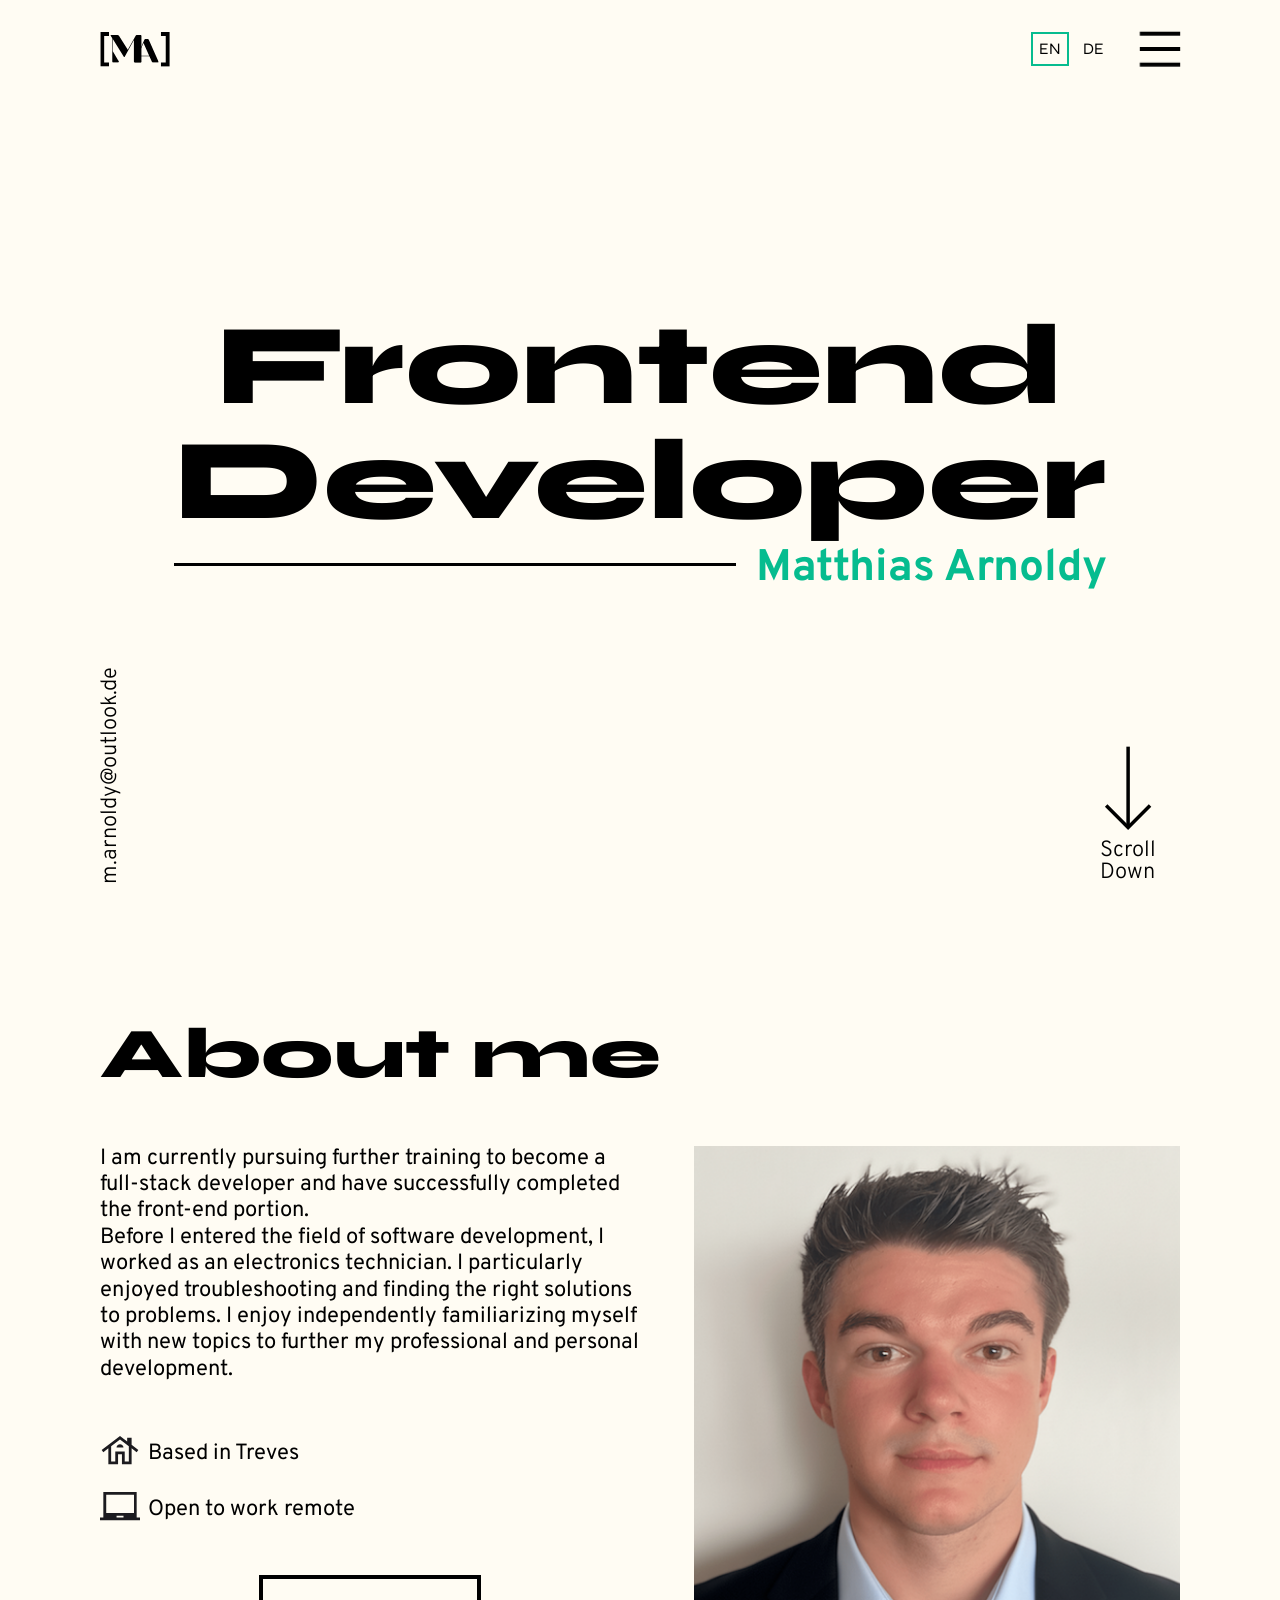
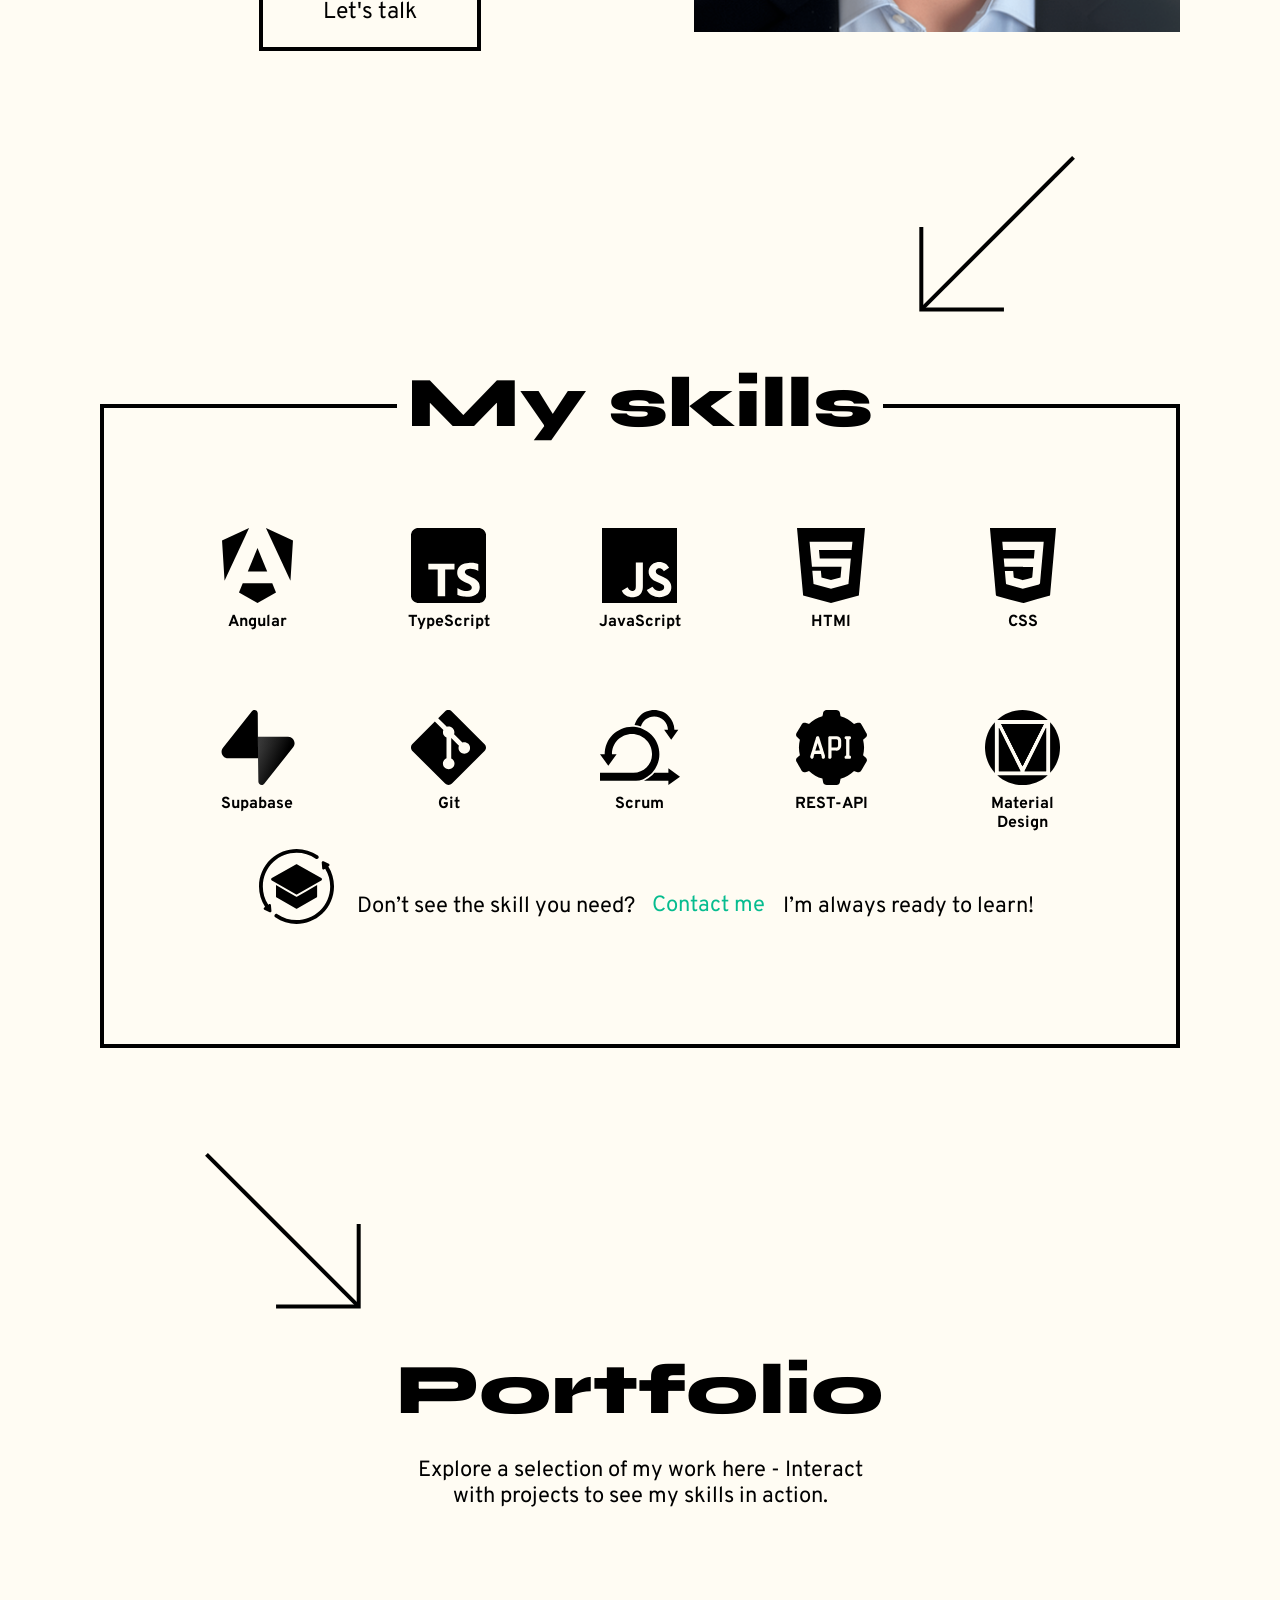
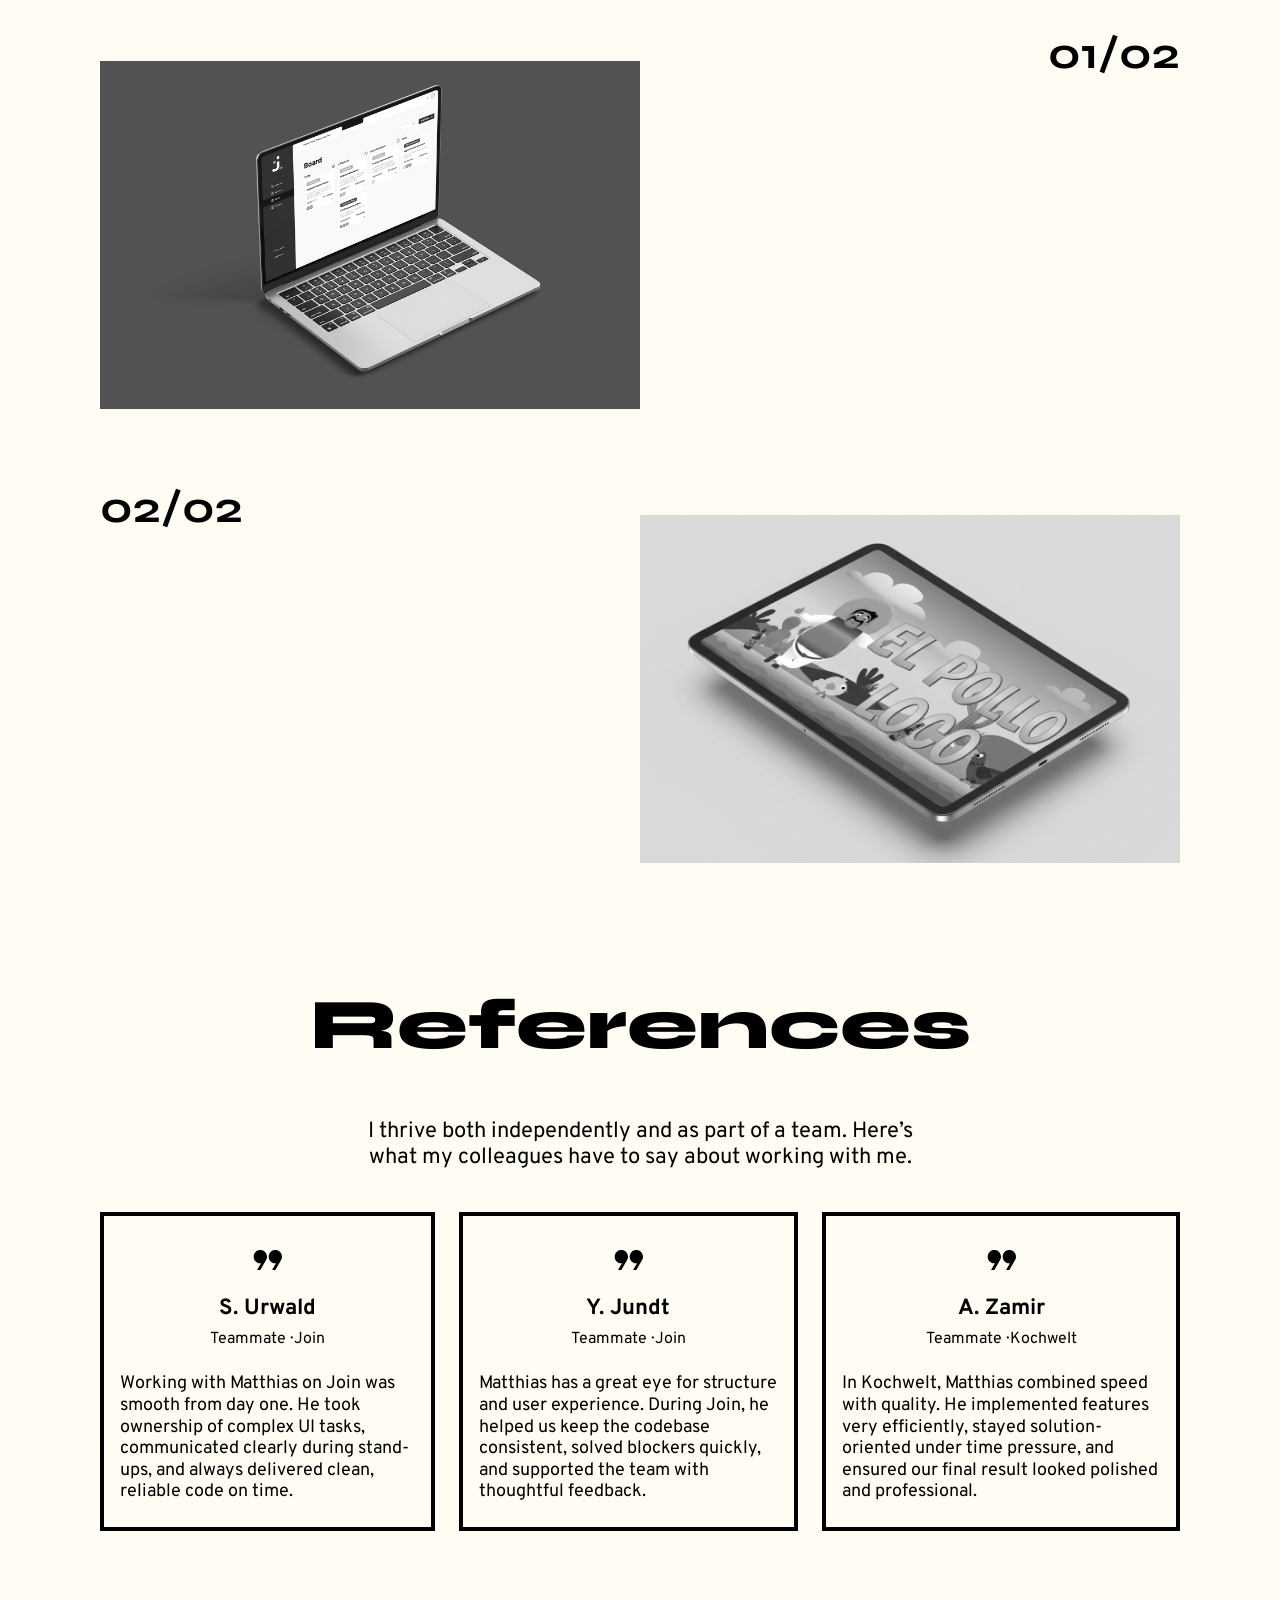
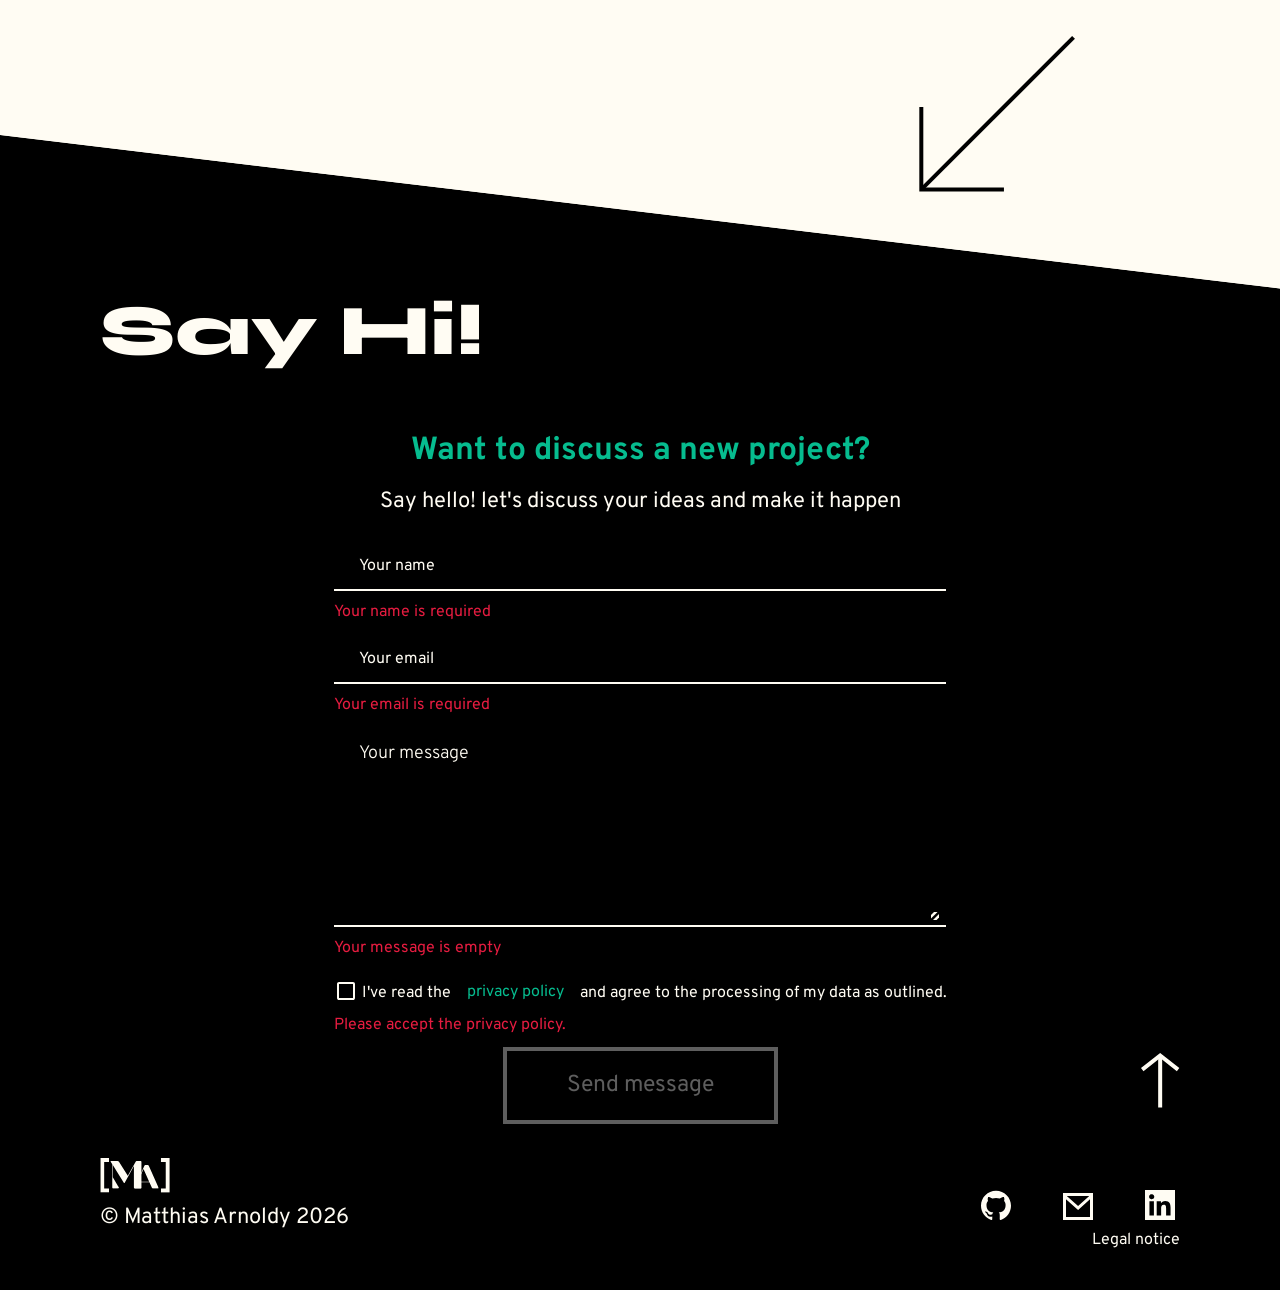
==== index.html @ c00bbb0a "feat: enhance language toggle functionality and improve dialog styling" ====
<!DOCTYPE html>
<html lang="en">

<head>
    <meta charset="UTF-8">
    <meta name="viewport" content="width=device-width, initial-scale=1.0">
    <title>Matthias Arnoldy</title>

    <link rel="icon" href="./assets/icons/initialDark.svg" media="(prefers-color-scheme: light)" type="image/svg+xml">
    <link rel="icon" href="./assets/icons/initialLight.svg" media="(prefers-color-scheme: dark)" type="image/svg+xml">

    <script src="./scripts/translations.js" defer></script>
    <script src="./scripts/script.js" defer></script>

    <link rel="stylesheet" href="./styles/animation.css">
    <link rel="stylesheet" href="./styles/default.css">
    <link rel="stylesheet" href="./style.css">
    <link rel="stylesheet" href="./styles/responsive.css">
</head>

<body id="page-top" onload="init()">
    <a href="#main-content" class="sr-only skip-link" data-i18n="a11y.skipToMain">Skip to main content</a>
    <header class="navbar background__color--default">
        <div class="header__inner">
            <img class="logo" src="./assets/icons/initialDark.svg" alt="Initial Logo" data-i18n-alt="header.logoAlt">
            <nav>
                <fieldset class="language__toogle language__toogle--header" aria-label="Language" data-i18n-aria-label="header.languageLabel">
                    <label class="language__box">
                        <input class="language__radio sr-only" type="radio" name="language-header" value="en" checked>
                        <span class="language">EN</span>
                        <svg class="language__line" width="20" height="2" viewBox="0 0 20 2" fill="none"
                            xmlns="http://www.w3.org/2000/svg">
                            <path d="M1 1L19 0.999998" stroke-width="2" stroke-linecap="round" />
                        </svg>
                    </label>
                    <label class="language__box">
                        <input class="language__radio sr-only" type="radio" name="language-header" value="de">
                        <span class="language">DE</span>
                        <svg class="language__line" width="20" height="2" viewBox="0 0 20 2" fill="none"
                            xmlns="http://www.w3.org/2000/svg">
                            <path d="M1 1L19 0.999998" stroke-width="2" stroke-linecap="round" />
                        </svg>
                    </label>
                </fieldset>
                <button class="burgermenu__button" type="button" aria-label="Open menu" data-i18n-aria-label="header.openMenu">
                    <svg class="burgermenu" width="44" height="38" viewBox="0 0 44 38" fill="none" xmlns="http://www.w3.org/2000/svg" aria-hidden="true">
                        <path class="burgermenu__line burgermenu__line--top" d="M2 2H42" stroke="black" stroke-width="4" stroke-linecap="square" vector-effect="non-scaling-stroke"/>
                        <path class="burgermenu__line burgermenu__line--middle" d="M2 19H42" stroke="black" stroke-width="4" stroke-linecap="square" vector-effect="non-scaling-stroke"/>
                        <path class="burgermenu__line burgermenu__line--bottom" d="M2 36H42" stroke="black" stroke-width="4" stroke-linecap="square" vector-effect="non-scaling-stroke"/>
                    </svg>
                </button>
            </nav>
        </div>
    </header>
    <main id="main-content">
        <section class="hero">
            <div class="hero__content">
                <h1 class="headline hero__headline">
                    <span data-i18n="hero.headline.frontend">Frontend</span>
                    <span data-i18n="hero.headline.developer">Developer</span>
                </h1>
                <div class="subheader hero__subheader">
                    <svg class="hero__line" viewBox="0 0 100 3" preserveAspectRatio="none" fill="none"
                        xmlns="http://www.w3.org/2000/svg" aria-hidden="true">
                        <path d="M0 1.5H100" stroke="black" stroke-width="3" stroke-linecap="round"
                            vector-effect="non-scaling-stroke" />
                    </svg>
                    <h3 class="subheadline hero__subheadline">
                        Matthias Arnoldy
                    </h3>
                </div>
            </div>
            <a class="hero__mail absolute default__text default__text--22 default__text--300"
                href="#contact">m.arnoldy@outlook.de</a>
            <div class="scrolldown hero__scrolldown absolute">
                <svg class="hero__arrow" viewBox="0 0 96 163" fill="none" xmlns="http://www.w3.org/2000/svg" aria-hidden="true">
                    <path d="M23 135.105L48 160.105L73 135.105" stroke="black" stroke-width="4" />
                    <path d="M48 68V160.105" stroke="black" stroke-width="4" />
                </svg>
                <p
                    class="hero__arrow--text background__color--default default__text default__text--22 default__text--300">
                    <span data-i18n="hero.scroll.first">Scroll</span>
                    <span data-i18n="hero.scroll.second">Down</span>
                </p>
            </div>
        </section>
        <section class="about" id="about">
            <h2 class="about__headline" data-i18n="about.headline">About me</h2>
            <div class="about__profile">
                <div class="profile__text">
                    <div>
                        <p class="default__text default__text--22 default__text--400" data-i18n="about.text.first">
                            I am currently pursuing further training to become a full-stack developer and have
                            successfully completed the front-end portion.
                        </p>
                        <p class="default__text default__text--22 default__text--400" data-i18n="about.text.second">
                            Before I entered the field of software development, I worked as an electronics technician. I
                            particularly enjoyed troubleshooting and finding the right solutions to problems. I enjoy
                            independently familiarizing myself with new topics to further my professional and personal
                            development.
                        </p>
                    </div>
                    <div class="about__profile--attributes">
                        <div class="about__profile--info">
                            <img class="about__profile--icon" src="./assets/icons/house.svg" alt="House Icon" data-i18n-alt="about.icons.houseAlt">
                            <p class="default__text default__text--22 default__text--400 about__profile--infotext" data-i18n="about.info.location">Based
                                in Treves</p>
                        </div>
                        <div class="about__profile--info">
                            <img class="about__profile--icon" src="./assets/icons/laptop.svg" alt="Laptop Icon" data-i18n-alt="about.icons.laptopAlt">
                            <p class="default__text default__text--22 default__text--400 about__profile--infotext" data-i18n="about.info.remote">Open
                                to work remote</p>
                        </div>
                    </div>
                    <a class="about__profile-button--link button" href="#contact">
                        <span class="default__text default__text--23 default__text--400" data-i18n="about.cta">Let's talk</span>
                    </a>
                </div>
                <div class="profile__img-wrap">
                    <img class="profile__img" src="./assets/img/matthias.png" alt="Profile picture" data-i18n-alt="about.profileImageAlt">
                </div>
            </div>
        </section>
        <div class="arrow arrow__right" aria-hidden="true">
            <svg class="arrow__right--icon" width="235" height="235" viewBox="0 0 235 235" fill="none"
                xmlns="http://www.w3.org/2000/svg" overflow="visible" aria-hidden="true">
                <path class="arrow__right--head" d="M41.3149 110.893V193.519H123.942" stroke="black" stroke-width="4" />
                <path class="arrow__right--shaft" d="M193.521 41.3135L-23.687 258.521" stroke="black" stroke-width="4"
                    pathLength="100" />
            </svg>
        </div>
        <section class="skills" id="skills">
            <h2 class="skills__headline absolute background__color--default" data-i18n="skills.headline">My skills</h2>
            <div class="skills__wrapper">
                <div class="skills__presentation">
                    <div class="skills__box">
                        <img src="./assets/icons/angular.svg" alt="Angular">
                        <p class="skills__box--text default__text default__text--16 default__text--700">Angular</p>
                    </div>
                    <div class="skills__box">
                        <img src="./assets/icons/typescript.svg" alt="TypeScript">
                        <p class="skills__box--text default__text default__text--16 default__text--700">TypeScript</p>
                    </div>
                    <div class="skills__box">
                        <img src="./assets/icons/javascript.svg" alt="JavaScript">
                        <p class="skills__box--text default__text default__text--16 default__text--700">JavaScript</p>
                    </div>
                    <div class="skills__box">
                        <img src="./assets/icons/html.svg" alt="HTMl">
                        <p class="skills__box--text default__text default__text--16 default__text--700">HTMl</p>
                    </div>
                    <div class="skills__box">
                        <img src="./assets/icons/css.svg" alt="CSS">
                        <p class="skills__box--text default__text default__text--16 default__text--700">CSS</p>
                    </div>
                    <div class="skills__box">
                        <img src="./assets/icons/supabase.svg" alt="Supabase">
                        <p class="skills__box--text default__text default__text--16 default__text--700">Supabase</p>
                    </div>
                    <div class="skills__box">
                        <img src="./assets/icons/git.svg" alt="Git">
                        <p class="skills__box--text default__text default__text--16 default__text--700">Git</p>
                    </div>
                    <div class="skills__box">
                        <img src="./assets/icons/scrum.svg" alt="Scrum">
                        <p class="skills__box--text default__text default__text--16 default__text--700">Scrum</p>
                    </div>
                    <div class="skills__box">
                        <img src="./assets/icons/api.svg" alt="REST-API">
                        <p class="skills__box--text default__text default__text--16 default__text--700">REST-API</p>
                    </div>
                    <div class="skills__box">
                        <img src="./assets/icons/materialDesign.svg" alt="Material Design">
                        <p class="skills__box--text default__text default__text--16 default__text--700">Material Design
                        </p>
                    </div>
                </div>
                <div class="skills__learning">
                    <div class="skills__box">
                        <img src="./assets/icons/continuedLearning.svg" alt="Continued Learning">
                    </div>
                    <p class="default__text default__text--22 default__text--400">
                        <span data-i18n="skills.learning.prefix">Don’t see the skill you need?</span>
                        <a class="skills__learning--button" href="#contact" data-text="Contact me" data-i18n="skills.learning.link" data-i18n-data-text="skills.learning.link">Contact me</a>
                        <span data-i18n="skills.learning.suffix">I’m always ready to learn!</span>
                    </p>
                </div>
            </div>
        </section>
        <div class="arrow arrow__left" aria-hidden="true">
            <svg class="arrow__left--icon" width="235" height="235" viewBox="0 0 235 235" fill="none"
                xmlns="http://www.w3.org/2000/svg" overflow="visible" aria-hidden="true">
                <path class="arrow__left--head" d="M41.3149 110.893V193.519H123.942" stroke="black" stroke-width="4" />
                <path class="arrow__left--shaft" d="M193.521 41.3135L-23.687 258.521" stroke="black" stroke-width="4"
                    pathLength="100" />
            </svg>
        </div>
        <section class="portfolio" id="portfolio">
            <header class="portfolio__header">
                <h2 class="portfolio__headline" data-i18n="portfolio.headline">Portfolio</h2>
                <div class="portfolio__subheadline">
                    <p class="default__text default__text--22 default__text--400" data-i18n="portfolio.subheadline">
                        Explore a selection of my work here - Interact with projects to see my skills in action.
                    </p>
                </div>
            </header>
            <section class="portfolio__presentation">
                <div class="portfolio__wrapper portfolio__wrapper--left">
                    <div class="portfolio__img--wrap portfolio__img--wrapLeft">
                        <img class="portfolio__img" src="./assets/img/joinThumbnail1.jpg" alt="Join Thumbnail" data-i18n-alt="portfolio.join.thumbnailAlt">
                    </div>
                    <div class="portfolio__details portfolio__details--left">
                        <div class="portfolio__description">
                            <h4 data-i18n="portfolio.join.title">Join</h4>
                            <p class="portfolio__description--text default__text default__text--23response default__text--400">
                                JavaScript | HTML | CSS | Firebase
                            </p>
                            <p class="default__text default__text--16 default__text--400" data-i18n="portfolio.join.description">
                                Task manager inspired by the Kanban System. Create and organize tasks using drag and drop functions, assign users and categories.
                            </p>
                        </div>
                        <div class="portfolio__links">
                            <a href="https://github.com/matthiasarnoldy/Join" target="_blank" rel="noopener noreferrer" class="button" aria-label="Open Join GitHub repository (opens in a new tab)" data-i18n-aria-label="portfolio.join.links.github">
                                <span class="default__text default__text--23 default__text--400" data-i18n="portfolio.buttons.github">
                                    GitHub
                                </span>
                            </a>
                            <a href="https://github.com/matthiasarnoldy/Join" target="_blank" rel="noopener noreferrer" class="button" aria-label="Open Join live demo (opens in a new tab)" data-i18n-aria-label="portfolio.join.links.live">
                                <span class="default__text default__text--23 default__text--400" data-i18n="portfolio.buttons.live">
                                    Live
                                </span>
                            </a>
                        </div>
                    </div>
                    <h3 class="portfolio__number--left">
                        01/02
                    </h3>
                </div>
                <div class="portfolio__wrapper portfolio__wrapper--right">
                    <div class="portfolio__img--wrap portfolio__img--wrapRight">
                        <img class="portfolio__img" src="./assets/img/elPolloLocoThumbnail1.png" alt="El Pollo Loco Thumbnail" data-i18n-alt="portfolio.elPollo.thumbnailAlt">
                    </div>
                    <div class="portfolio__details portfolio__details--right">
                        <div class="portfolio__description">
                            <h4 data-i18n="portfolio.elPollo.title">El Pollo Loco</h4>
                            <p class="portfolio__description--text default__text default__text--23response default__text--400">
                                JavaScript | HTML | CSS
                            </p>
                            <p class="default__text default__text--16 default__text--400" data-i18n="portfolio.elPollo.description">
                                A simple Jump-and-Run game based on an object-oriented approach. Help Pepe to collect coins and salsa bottles to fight against the killer chicken.
                            </p>
                        </div>
                        <div class="portfolio__links">
                            <a href="https://github.com/matthiasarnoldy/El-Pollo-Loco" target="_blank" rel="noopener noreferrer" class="button" aria-label="Open El Pollo Loco GitHub repository (opens in a new tab)" data-i18n-aria-label="portfolio.elPollo.links.github">
                                <span class="default__text default__text--23 default__text--400" data-i18n="portfolio.buttons.github">
                                    GitHub
                                </span>
                            </a>
                            <a href="https://github.com/matthiasarnoldy/El-Pollo-Loco" target="_blank" rel="noopener noreferrer" class="button" aria-label="Open El Pollo Loco live demo (opens in a new tab)" data-i18n-aria-label="portfolio.elPollo.links.live">
                                <span class="default__text default__text--23 default__text--400" data-i18n="portfolio.buttons.live">
                                    Live
                                </span>
                            </a>
                        </div>
                    </div>
                    <h3 class="portfolio__number--right">
                        02/02
                    </h3>
                </div>
            </section>
        </section>
        <section class="references">
            <h2 class="references__headline" data-i18n="references.headline">References</h2>
            <p class="references__text default__text default__text--22 default__text--400" data-i18n="references.subheadline">
                I thrive both independently and as part of a team. Here’s what my colleagues have to say about working with me.
            </p>
            <div class="references__wrapper">
                <div class="references__box">
                    <div class="references__box--quote">
                        <svg width="40" height="40" viewBox="0 0 40 40" fill="none" xmlns="http://www.w3.org/2000/svg" aria-hidden="true">
                            <path class="references__box--iconpath" d="M10.0553 30L13.9444 23.2779C13.8516 23.2963 13.7497 23.3101 13.6386 23.3196C13.5275 23.3288 13.4257 23.3333 13.3332 23.3333C11.4998 23.3333 9.93039 22.6806 8.62484 21.375C7.31928 20.0694 6.6665 18.5 6.6665 16.6667C6.6665 14.8333 7.31928 13.2639 8.62484 11.9583C9.93039 10.6528 11.4998 10 13.3332 10C15.1665 10 16.7359 10.6528 18.0415 11.9583C19.3471 13.2639 19.9998 14.8333 19.9998 16.6667C19.9998 17.2686 19.9234 17.845 19.7707 18.3958C19.6179 18.9467 19.3887 19.4814 19.0832 20L13.3332 30H10.0553ZM25.0553 30L28.9444 23.2779C28.8516 23.2963 28.7497 23.3101 28.6386 23.3196C28.5275 23.3288 28.4257 23.3333 28.3332 23.3333C26.4998 23.3333 24.9304 22.6806 23.6248 21.375C22.3193 20.0694 21.6665 18.5 21.6665 16.6667C21.6665 14.8333 22.3193 13.2639 23.6248 11.9583C24.9304 10.6528 26.4998 10 28.3332 10C30.1665 10 31.7359 10.6528 33.0415 11.9583C34.3471 13.2639 34.9998 14.8333 34.9998 16.6667C34.9998 17.2686 34.9235 17.845 34.7707 18.3958C34.6179 18.9467 34.3887 19.4814 34.0832 20L28.3332 30H25.0553Z" fill="black"/>
                        </svg>
                        <div class="references__box--name">
                            <p class="default__text default__text--22constante default__text--700">
                                S. Urwald
                            </p>
                            <p class="default__text default__text--16 default__text--400" data-i18n="references.first.role">
                                Teammate · Join
                            </p>
                        </div>
                    </div>
                    <p class="default__text default__text--18 default__text--400" data-i18n="references.first.quote">
                        Working with Matthias on Join was smooth from day one. He took ownership of complex UI tasks, communicated clearly during stand-ups, and always delivered clean, reliable code on time.
                    </p>
                </div>
                <div class="references__box">
                    <div class="references__box--quote">
                        <svg width="40" height="40" viewBox="0 0 40 40" fill="none" xmlns="http://www.w3.org/2000/svg" aria-hidden="true">
                            <path class="references__box--iconpath" d="M10.0553 30L13.9444 23.2779C13.8516 23.2963 13.7497 23.3101 13.6386 23.3196C13.5275 23.3288 13.4257 23.3333 13.3332 23.3333C11.4998 23.3333 9.93039 22.6806 8.62484 21.375C7.31928 20.0694 6.6665 18.5 6.6665 16.6667C6.6665 14.8333 7.31928 13.2639 8.62484 11.9583C9.93039 10.6528 11.4998 10 13.3332 10C15.1665 10 16.7359 10.6528 18.0415 11.9583C19.3471 13.2639 19.9998 14.8333 19.9998 16.6667C19.9998 17.2686 19.9234 17.845 19.7707 18.3958C19.6179 18.9467 19.3887 19.4814 19.0832 20L13.3332 30H10.0553ZM25.0553 30L28.9444 23.2779C28.8516 23.2963 28.7497 23.3101 28.6386 23.3196C28.5275 23.3288 28.4257 23.3333 28.3332 23.3333C26.4998 23.3333 24.9304 22.6806 23.6248 21.375C22.3193 20.0694 21.6665 18.5 21.6665 16.6667C21.6665 14.8333 22.3193 13.2639 23.6248 11.9583C24.9304 10.6528 26.4998 10 28.3332 10C30.1665 10 31.7359 10.6528 33.0415 11.9583C34.3471 13.2639 34.9998 14.8333 34.9998 16.6667C34.9998 17.2686 34.9235 17.845 34.7707 18.3958C34.6179 18.9467 34.3887 19.4814 34.0832 20L28.3332 30H25.0553Z" fill="black"/>
                        </svg>
                        <div class="references__box--name">
                            <p class="default__text default__text--22constante default__text--700">
                                Y. Jundt
                            </p>
                            <p class="default__text default__text--16 default__text--400" data-i18n="references.second.role">
                                Teammate · Join
                            </p>
                        </div>
                    </div>
                    <p class="default__text default__text--18 default__text--400" data-i18n="references.second.quote">
                        Matthias has a great eye for structure and user experience. During Join, he helped us keep the codebase consistent, solved blockers quickly, and supported the team with thoughtful feedback.
                    </p>
                </div>
                <div class="references__box">
                    <div class="references__box--quote">
                        <svg width="40" height="40" viewBox="0 0 40 40" fill="none" xmlns="http://www.w3.org/2000/svg" aria-hidden="true">
                            <path class="references__box--iconpath" d="M10.0553 30L13.9444 23.2779C13.8516 23.2963 13.7497 23.3101 13.6386 23.3196C13.5275 23.3288 13.4257 23.3333 13.3332 23.3333C11.4998 23.3333 9.93039 22.6806 8.62484 21.375C7.31928 20.0694 6.6665 18.5 6.6665 16.6667C6.6665 14.8333 7.31928 13.2639 8.62484 11.9583C9.93039 10.6528 11.4998 10 13.3332 10C15.1665 10 16.7359 10.6528 18.0415 11.9583C19.3471 13.2639 19.9998 14.8333 19.9998 16.6667C19.9998 17.2686 19.9234 17.845 19.7707 18.3958C19.6179 18.9467 19.3887 19.4814 19.0832 20L13.3332 30H10.0553ZM25.0553 30L28.9444 23.2779C28.8516 23.2963 28.7497 23.3101 28.6386 23.3196C28.5275 23.3288 28.4257 23.3333 28.3332 23.3333C26.4998 23.3333 24.9304 22.6806 23.6248 21.375C22.3193 20.0694 21.6665 18.5 21.6665 16.6667C21.6665 14.8333 22.3193 13.2639 23.6248 11.9583C24.9304 10.6528 26.4998 10 28.3332 10C30.1665 10 31.7359 10.6528 33.0415 11.9583C34.3471 13.2639 34.9998 14.8333 34.9998 16.6667C34.9998 17.2686 34.9235 17.845 34.7707 18.3958C34.6179 18.9467 34.3887 19.4814 34.0832 20L28.3332 30H25.0553Z" fill="black"/>
                        </svg>
                        <div class="references__box--name">
                            <p class="default__text default__text--22constante default__text--700">
                                A. Zamir
                            </p>
                            <p class="default__text default__text--16 default__text--400" data-i18n="references.third.role">
                                Teammate · Kochwelt
                            </p>
                        </div>
                    </div>
                    <p class="default__text default__text--18 default__text--400" data-i18n="references.third.quote">
                        In Kochwelt, Matthias combined speed with quality. He implemented features very efficiently, stayed solution-oriented under time pressure, and ensured our final result looked polished and professional.
                    </p>
                </div>
            </div>
        </section>
        <div class="arrow arrow__right" aria-hidden="true">
            <svg class="arrow__right--icon" width="235" height="235" viewBox="0 0 235 235" fill="none"
                xmlns="http://www.w3.org/2000/svg" overflow="visible" aria-hidden="true">
                <path class="arrow__right--head" d="M41.3149 110.893V193.519H123.942" stroke="black" stroke-width="4" />
                <path class="arrow__right--shaft" d="M193.521 41.3135L-23.687 258.521" stroke="black" stroke-width="4"
                    pathLength="100" />
            </svg>
        </div>
    </main>
    <section id="contact" class="contact">
        <div class="contact__panel-shell">
            <div class="contact__panel">
                <div class="contact__content">
                    <h2 class="contact__headline" data-i18n="contact.headline">Say Hi!</h2>
                    <div class="contact__formular-container">
                        <h5 class="contact__formular--headline" data-i18n="contact.subheadline">Want to discuss a new project?</h5>
                        <p class="contact__formular--greeting default__text default__text--22 default__text--400" data-i18n="contact.greeting">
                            Say hello! Let's discuss your ideas and make it happen
                        </p>
                        <div class="contact__formular">
                            <div class="contact__input-wrapper">
                                <div class="contact__field">
                                    <label class="sr-only" for="contactName" data-i18n="contact.form.name.label">Your name</label>
                                    <input class="contact__input default__text default__text--16 default__text--400" id="contactName" type="text" placeholder="Your name" data-i18n-placeholder="contact.form.name.placeholder" aria-describedby="contactNameError" aria-invalid="false">
                                    <span class="contact__floating default__text default__text--16 default__text--400" data-i18n="contact.form.name.floating">Your name</span>
                                </div>
                                <p id="contactNameError" class="error__message error__message--input default__text default__text--16 default__text--400" role="alert" aria-live="polite" data-i18n="contact.form.name.error">
                                    Your name is required 
                                </p>
                            </div>
                            <div class="contact__input-wrapper">
                                <div class="contact__field">
                                    <label class="sr-only" for="contactEmail" data-i18n="contact.form.email.label">Your email</label>
                                    <input class="contact__input default__text default__text--16 default__text--400" id="contactEmail" type="email" placeholder="Your email" data-i18n-placeholder="contact.form.email.placeholder" aria-describedby="contactEmailError" aria-invalid="false">
                                    <span class="contact__floating default__text default__text--16 default__text--400" data-i18n="contact.form.email.floating">Your email</span>
                                </div>
                                <p id="contactEmailError" class="error__message error__message--input default__text default__text--16 default__text--400" role="alert" aria-live="polite" data-i18n="contact.form.email.error">
                                    Your email is required 
                                </p>
                            </div>
                            <div class="contact__formular-wrapper">
                                <div class="contact__input-wrapper">
                                    <div class="contact__field">
                                        <label class="sr-only" for="contact-message" data-i18n="contact.form.message.label">Your message</label>
                                        <textarea class="contact__input contact__input--textarea default__text default__text--18 default__text--300" id="contact-message" placeholder="Your message" data-i18n-placeholder="contact.form.message.placeholder" aria-describedby="contactMessageError" aria-invalid="false"></textarea>
                                        <span class="contact__floating default__text default__text--18 default__text--300" data-i18n="contact.form.message.floating">Your message</span>
                                    </div>
                                    <p id="contactMessageError" class="error__message error__message--input default__text default__text--16 default__text--400" role="alert" aria-live="polite" data-i18n="contact.form.message.error">
                                        Your message is empty
                                    </p>
                                </div>
                                <div class="contact__sendingprocess">
                                    <div class="contact__input-wrapper">
                                        <div class="contact__privacy default__text default__text--16 default__text--400">
                                            <input class="contact__privacy--checkbox" type="checkbox" id="contact-privacy" aria-describedby="contactPrivacyError" aria-invalid="false">
                                            <label class="contact__privacy--text" for="contact-privacy">
                                                <span data-i18n="contact.form.privacy.prefix">I've read the</span>
                                                <a class="contact__privacy--link" data-text="privacy policy" data-i18n-data-text="contact.form.privacy.link" data-i18n="contact.form.privacy.link" href="./pages/privacyPolicy.html">privacy policy</a>
                                                <span data-i18n="contact.form.privacy.suffix">and agree to the processing of my data as outlined.</span>
                                            </label>
                                        </div>
                                        <p id="contactPrivacyError" class="error__message default__text default__text--16 default__text--400" role="alert" aria-live="polite" data-i18n="contact.form.privacy.error">
                                            Please accept the privacy policy.
                                        </p>
                                    </div>
                                    <button disabled class="contact__send">
                                        <span class="default__text default__text--23 default__text--400" data-i18n="contact.form.submit">Send message</span>
                                    </button>
                                </div>
                            </div>
                        </div>
                    </div>
                    <footer>
                        <div class="footer__copyright">
                            <img class="footer__initial" src="./assets/icons/initialLight.svg" alt="Initial Logo" data-i18n-alt="footer.logoAlt">
                            <p class="footer__copyright--text default__text default__text--22 default__text--400">&copy; Matthias Arnoldy 2026</p>
                            <a class="footer__mail default__text default__text--22 default__text--300"
                                href="#contact">m.arnoldy@outlook.de</a>
                        </div>
                        <div class="footer__quicklinks">
                            <a class="footer__icon-wrap" href="https://github.com/matthiasarnoldy" target="_blank" rel="noopener noreferrer" aria-label="Open GitHub (opens in a new tab)" data-i18n-aria-label="footer.links.github">
                                <img class="footer__icon" src="./assets/icons/github.svg" alt="GitHub" data-i18n-alt="footer.links.githubAlt">
                            </a>
                            <a class="footer__icon-wrap" href="mailto:m.arnoldy@outlook.de" aria-label="Write an E-Mail" data-i18n-aria-label="footer.links.mail">
                                <img class="footer__icon" src="./assets/icons/email.svg" alt="Email" data-i18n-alt="footer.links.mailAlt">
                            </a>
                            <a class="footer__icon-wrap" href="https://www.linkedin.com/" target="_blank" rel="noopener noreferrer" aria-label="Open LinkedIn (opens in a new tab)" data-i18n-aria-label="footer.links.linkedin">
                                <img class="footer__icon" src="./assets/icons/linkedIn.svg" alt="LinkedIn" data-i18n-alt="footer.links.linkedinAlt">
                            </a>
                        </div>
                        <a href="#page-top" class="footer__arrow-link absolute" aria-label="Back to top" data-i18n-aria-label="footer.backToTop">
                            <svg class="footer__arrow" width="39" height="55" viewBox="0 0 39 55" fill="none" xmlns="http://www.w3.org/2000/svg" aria-hidden="true">
                                <path class="footer__arrow--head" d="M37.0898 16.6724L19.1636 2.54615L1.23742 16.6724" stroke="#FFFCF3" stroke-width="4"/>
                                <path class="footer__arrow--shaft" d="M19.1641 54.5898L19.1641 -27.4541" stroke="#FFFCF3" stroke-width="4"/>
                            </svg>
                        </a>
                    </footer>
                    <div class="footer__legalnotice">
                        <a href="./pages/legalNotice.html" class="footer__legalnotice--text default__text default__text--16 default__text--400" data-i18n="footer.legalNotice">Legal notice</a>
                    </div>
                </div>
            </div>
        </div>
    </section>
    <dialog class="burger-dialog" aria-label="Menu">
        <div class="navbar background__color--default">
            <div class="header__inner">
                <img class="logo" src="../assets/icons/initialDark.svg" alt="Initial Logo" data-i18n-alt="header.logoAlt">
                <nav>
                <fieldset class="language__toogle language__toogle--dialog" aria-label="Language" data-i18n-aria-label="header.languageLabel">
                    <label class="language__box">
                        <input class="language__radio sr-only" type="radio" name="language-dialog" value="en" checked>
                        <span class="language">EN</span>
                        <svg class="language__line" width="20" height="2" viewBox="0 0 20 2" fill="none"
                            xmlns="http://www.w3.org/2000/svg">
                            <path d="M1 1L19 0.999998" stroke-width="2" stroke-linecap="round" />
                        </svg>
                    </label>
                    <label class="language__box">
                        <input class="language__radio sr-only" type="radio" name="language-dialog" value="de">
                        <span class="language">DE</span>
                        <svg class="language__line" width="20" height="2" viewBox="0 0 20 2" fill="none"
                            xmlns="http://www.w3.org/2000/svg">
                            <path d="M1 1L19 0.999998" stroke-width="2" stroke-linecap="round" />
                        </svg>
                    </label>
                </fieldset>
                <button class="burgermenu__button is-open" type="button" aria-label="Open menu" data-i18n-aria-label="header.openMenu">
                    <svg class="burgermenu" width="44" height="38" viewBox="0 0 44 38" fill="none" xmlns="http://www.w3.org/2000/svg" aria-hidden="true">
                        <path class="burgermenu__line burgermenu__line--top" d="M2 2H42" stroke="black" stroke-width="4" stroke-linecap="square" vector-effect="non-scaling-stroke"/>
                        <path class="burgermenu__line burgermenu__line--middle" d="M2 19H42" stroke="black" stroke-width="4" stroke-linecap="square" vector-effect="non-scaling-stroke"/>
                        <path class="burgermenu__line burgermenu__line--bottom" d="M2 36H42" stroke="black" stroke-width="4" stroke-linecap="square" vector-effect="non-scaling-stroke"/>
                    </svg>
                </button>
            </nav>
            </div>
        </div>
        <nav class="burger-dialog__content" aria-label="Page navigation">
            <a href="#about" class="dialog__quicklink">
                <span class="dialog__quicklink--text" data-i18n="dialog.nav.about">About</span>
                <img class="dialog__quicklink--icon" src="./assets/icons/angle.svg" alt="Angle">
            </a>
            <a href="#skills" class="dialog__quicklink">
                <span class="dialog__quicklink--text" data-i18n="dialog.nav.skills">My Skills</span>
                <img class="dialog__quicklink--icon" src="./assets/icons/angle.svg" alt="Angle">
            </a>
            <a href="#portfolio" class="dialog__quicklink">
                <span class="dialog__quicklink--text" data-i18n="portfolio.headline">Portfolio</span>
                <img class="dialog__quicklink--icon" src="./assets/icons/angle.svg" alt="Angle">
            </a>
        </nav>
        <section class="contact">
            <div class="dialog__panel-shell">
                <div class="dialog__panel">
                    <div class="contact__content dialog__content">
                        <footer class="footer__dialog">
                            <div class="footer__copyright footer__copyright--dialog">
                                <h2 data-i18n="contact.headline">Say Hi!</h2>
                                <p class="footer__copyright--text default__text default__text--22 default__text--400">&copy;
                                    Matthias Arnoldy 2026</p>
                                <a class="footer__mail default__text default__text--22 default__text--300"
                                    href="#contact">m.arnoldy@outlook.de</a>
                            </div>
                            <div class="footer__quicklinks footer__quicklinks--dialog">
                                <a class="footer__icon-wrap" href="https://github.com/matthiasarnoldy" target="_blank"
                                    rel="noopener noreferrer" aria-label="Open GitHub (opens in a new tab)" data-i18n-aria-label="footer.links.github">
                                    <img class="footer__icon" src="./assets/icons/github.svg" alt="GitHub" data-i18n-alt="footer.links.githubAlt">
                                </a>
                                <a class="footer__icon-wrap" href="mailto:m.arnoldy@outlook.de"
                                    aria-label="Write an E-Mail" data-i18n-aria-label="footer.links.mail">
                                    <img class="footer__icon" src="./assets/icons/email.svg" alt="Email" data-i18n-alt="footer.links.mailAlt">
                                </a>
                                <a class="footer__icon-wrap" href="https://www.linkedin.com/" target="_blank"
                                    rel="noopener noreferrer" aria-label="Open LinkedIn (opens in a new tab)" data-i18n-aria-label="footer.links.linkedin">
                                    <img class="footer__icon" src="./assets/icons/linkedIn.svg" alt="LinkedIn" data-i18n-alt="footer.links.linkedinAlt">
                                </a>
                            </div>
                        </footer>
                    </div>
                </div>
            </div>
        </section>
    </dialog>
</body>
</html>
---- styles/animation.css ----
@keyframes scrollArrow {
    0% {
        transform: translateY(-100%);
    }
    100% {
        transform: translateY(100%);
    }
}

@keyframes arrowRightHeadSlide {
    0%   { transform: translate(0, 0); }
    55%  { transform: translate(-65px, 65px); }
    100% { transform: translate(-65px, 65px); }
}

@keyframes arrowRightShaftStretch {
    0%   { stroke-dasharray: 70 30; }
    55%  { 
        stroke-dasharray: 100 0;
        transform: translate(0, 0); 
    }
    100% { 
        stroke-dasharray: 70 30; 
        transform: translate(-65px, 65px);
    }
}

@keyframes arrowLeftHeadSlide {
    0%   { transform: translate(0, 0); }
    55%  { transform: translate(-65px, 65px); }
    100% { transform: translate(-65px, 65px); }
}

@keyframes arrowLeftShaftStretch {
    0%   { stroke-dasharray: 70 30; }
    55%  { 
        stroke-dasharray: 100 0;
        transform: translate(0, 0); 
    }
    100% { 
        stroke-dasharray: 70 30; 
        transform: translate(-65px, 65px);
    }
}

@keyframes skillsLogoOrbit {
    0% {
        transform: translateX(0) scale(1.00);
    }
    5% {
        transform: translateX(12px) scaleX(0.45) rotate(-25deg);
    }
    10% {
        transform: translateX(24px) scale(0.96);
    }
    15% {
        transform: translateX(12px) scaleX(0.45) rotate(-25deg);
    }
    20% {
        transform: translateX(48px) scale(0.92);
    }
    25% {
        transform: translateX(60px) scale(0.90);
    }
    30% {
        transform: translateX(48px) scale(0.88);
    }
    35% {
        transform: translateX(36px) scale(0.86);
    }
    40% {
        transform: translateX(24px) scale(0.84);
    }
    45% {
        transform: translateX(12px) scale(0.82);
    }
    50% {
        transform: translateX(0px) scale(0.80);
    }
    55% {
        transform: translateX(-12px) scale(0.82);
    }
    60% {
        transform: translateX(-24px) scale(0.84);
    }
    65% {
        transform: translateX(-36px) scale(0.86);
    }
    70% {
        transform: translateX(-48px) scale(0.88);
    }
    75% {
        transform: translateX(-60px) scale(0.9);
    }
    80% {
        transform: translateX(-48px) scale(0.92);
    }
    85% {
        transform: translateX(-36px) scale(0.94);
    }
    90% {
        transform: translateX(-24px) scale(0.96);
    }
    95% {
        transform: translateX(-12px) scale(0.98);
    }
    100% {
        transform: translateX(0px) scale(1.00);
    }
}

@keyframes burgerTopIn {
    0% {
        transform: scaleX(1) rotate(0deg);
    }
    25% {
        transform: scaleX(0.55) rotate(0deg);
    }
    50% {
        transform: translateX(9px) translateY(0) scaleX(0.55) rotate(0deg);
    }
    75% {
        transform: translateX(18px) translateY(-2px) scaleX(0.45) rotate(-25deg);
    }
    100% {
        transform: translateX(9px) translateY(10px) scaleX(0.35) rotate(-15deg);
    }
}

@keyframes burgerTopOut {
    0% {
        transform: translateX(9px) translateY(10px) scaleX(0.35) rotate(-15deg);
    }
    25% {
        transform: translateX(18px) translateY(-2px) scaleX(0.45) rotate(-25deg);
    }

    50% {
        transform: translateX(18px) translateY(-2px) scaleX(0.45) rotate(0deg);
    }

    75% {
        transform: translateX(9px) translateY(0) scaleX(0.55) rotate(0deg);
    }

    100% {
        transform: scaleX(1) rotate(0deg);
    }
}

@keyframes burgerMiddleIn {
    0% {
        transform: scaleX(1) rotate(0deg);
    }
    100% {
        transform: scaleX(1) rotate(35deg);
    }
}

@keyframes burgerMiddleOut {
    0% {
        transform: scaleX(1) rotate(35deg);
    }
    100% {
        transform: scaleX(1) rotate(0deg);
    }
}

@keyframes burgerBottomIn {
    0% {
        transform: scaleX(1) rotate(0deg);
    }
    25% {
        transform: scaleX(0.55) rotate(0deg);
    }
    50% {
        transform: translateX(-9px) translateY(0) scaleX(0.55) rotate(0deg);
    }
    75% {
        transform: translateX(-18px) translateY(2px) scaleX(0.45) rotate(-25deg);
    }
    100% {
        transform: translateX(-9px) translateY(-10px) scaleX(0.35) rotate(-15deg);
    }
}

@keyframes burgerBottomOut {
    0% {
        transform: translateX(-9px) translateY(-10px) scaleX(0.35) rotate(-15deg);
    }
    25% {
        transform: translateX(-18px) translateY(2px) scaleX(0.45) rotate(-25deg);
    }
    50% {
        transform: translateX(-18px) translateY(2px) scaleX(0.45) rotate(0deg);
    }
    75% {
        transform: translateX(-9px) translateY(0) scaleX(0.55) rotate(0deg);
    }
    100% {
        transform: scaleX(1) rotate(0deg);
    }
}
---- styles/default.css ----
@font-face {
    font-family: "Syne";
    src: url(../assets/fonts/Syne-VariableFont_wght.ttf);
}

@font-face {
    font-family: "Overpass";
    src: url(../assets/fonts/Overpass-VariableFont_wght.ttf);
}

:root {
    --color-bg: #FFFCF3;
    --color-text: #000;
    --color-highlight: #06BC8F;
    --color-error: #E61D40;
    --color-done: #70E71A;
}

.theme-dark {
    --color-bg: #000;
    --color-text: #FFFCF3;
}

.default__text {
    font-family: "Overpass", Arial, Helvetica, sans-serif;
}

.default__text--16 {
    font-size: 16px;
}

.default__text--18 {
    font-size: 18px;
}

.default__text--22 {
    font-size: 22px;
}

.default__text--22constante {
    font-size: 22px;
}

.default__text--23 {
    font-size: 23px;
}

.default__text--23response {
    font-size: 23px;
}

.default__text--300 {
    font-weight: 300;
}

.default__text--400 {
    font-weight: 400;
}

.default__text--700 {
    font-weight: 700;
}

button,
.button {
    padding: 20px 60px;
    background-color: transparent;
    color: var(--color-text);
    border: 4px solid var(--color-text);
    cursor: pointer;
    transition: all 100ms ease-out;
    display: inline-block;
    text-decoration: none;
}

button span,
.button span {
    transition: all 100ms ease-out;
}

button:hover,
.button:hover {
    padding: 20px 80px;
}

button:hover span,
.button:hover span {
    font-weight: 700;
}

button:active,
.button:active {
    background-color: var(--color-text);
}

button:active span,
.button:active span {
    font-weight: 400;
    color: var(--color-bg);
}

button:disabled {
    opacity: 0.5;
    pointer-events: none;
}

h1 {
    font-size: clamp(36px, 8.21vw + 9.71px, 128px);
    font-weight: 800;
}

h2 {
    font-family: "Syne", Arial, Helvetica, sans-serif;
    font-size: clamp(36px, 4.07vw + 19.28px, 78px);
    font-weight: 800;
    transition: color 100ms ease-in-out;
}

h2:hover {
    color: var(--color-highlight);
}

h3 {
    font-size: clamp(23px, 2.38vw + 13.72px, 48px);
    font-weight: 700;
}

h4 {
    font-family: "Overpass", Arial, Helvetica, sans-serif;
    font-size: clamp(32px, 1.16vw + 28.29px, 45px);
    font-weight: 800;
    line-height: 1.0;
}

h5 {
    font-family: "Overpass", Arial, Helvetica, sans-serif;
    font-size: 32px;
    font-weight: 700;
}

a {
    text-decoration: none;
}

a:focus-visible,
button:focus-visible,
.button:focus-visible,
input:focus-visible,
textarea:focus-visible,
select:focus-visible,
[tabindex]:not([tabindex="-1"]):focus-visible {
    outline: 3px solid var(--color-highlight);
    outline-offset: 4px;
}

.error__message {
    color: #E61C40;
}

.error__message--input {
    padding-left: 4px;
}

.background__color--default {
    background-color: var(--color-bg);
}

.absolute {
    position: absolute;
}

.d-none {
    display: none;
}

.highlight {
    color: var(--color-highlight);
}
---- style.css ----
* {
    padding: 0;
    margin: 0;
    box-sizing: border-box;
    scroll-behavior: smooth;
}

html {
    background-color: var(--color-bg);
    cursor: default;
}

body {
    font-family: "Syne", Arial, Helvetica, sans-serif;
    font-size: 16px;
    font-weight: 400;
    line-height: 1.2;
    width: 100%;
    margin: 0;
    display: flex;
    align-items: stretch;
    flex-direction: column;
}

.navbar {
    position: fixed;
    top: 0;
    left: 0;
    width: 100%;
    z-index: 1000;
}

.header__inner {
    width: 100%;
    max-width: 1440px;
    margin: 0 auto;
    padding: 30px 100px;
    display: flex;
    justify-content: space-between;
    align-items: center;
}

nav {
    display: flex;
    justify-content: space-between;
    align-items: center;
    gap: 28px;
}

.logo {
    width: 70px;
}

.burgermenu__button {
    all: unset;
    display: flex;
    justify-content: center;
    align-items: center;
    cursor: pointer;
}

.burgermenu__button:hover {
    padding: 0;
}

.burgermenu__button:active {
    padding: 0;
    background-color: transparent;
}

.burgermenu {
    width: 40px;
    overflow: visible;
    cursor: pointer;
}

.burgermenu__line {
    transform-box: fill-box;
    transform-origin: center;
}

.burgermenu__button .burgermenu__line--top {
    animation: burgerTopOut 220ms ease-out both;
}

.burgermenu__button.is-open .burgermenu__line--top {
    animation: burgerTopIn 220ms ease-out both;
}

.burgermenu__button .burgermenu__line--middle {
    animation: burgerMiddleOut 220ms ease-out both;
}

.burgermenu__button.is-open .burgermenu__line--middle {
    animation: burgerMiddleIn 220ms ease-out both;
}

.burgermenu__button .burgermenu__line--bottom {
    animation: burgerBottomOut 220ms ease-out both;
}

.burgermenu__button.is-open .burgermenu__line--bottom {
    animation: burgerBottomIn 220ms ease-out both;
}

.language__toogle {
    border: 0;
    margin: 0;
    padding: 0;
    min-inline-size: auto;
    display: flex;
    gap: 6px;
}

.language__toogle--dialog {
    display: none;
}

.language__box {
    padding: 3px 6px;
    display: flex;
    justify-content: center;
    align-items: flex-end;
    flex-direction: column;
    border: 2px solid transparent;
    cursor: pointer;
    transition: all 100ms ease-in-out;
}

.language__box.active,
.language__box:has(.language__radio:checked) {
    border: 2px solid var(--color-highlight);
    cursor: default;
}

.language__box:has(.language__radio:focus-visible) {
    outline: 2px solid var(--color-highlight);
    outline-offset: 2px;
}

.language {
    margin-top: 2px;
}

.language__line {
    width: 18px;
}

.language__line path {
    stroke: transparent;
}

.language__box:hover .language__line path{
    stroke: var(--color-text);
}

.language__box.active:hover .language__line path,
.language__box:has(.language__radio:checked):hover .language__line path{
    stroke: transparent;
}

.language__box:active{
    border: 2px solid var(--color-text);
}

.language__box.active:active,
.language__box:has(.language__radio:checked):active{
    border: 2px solid var(--color-highlight);
}

.language__box:active .language__line path{
    stroke: transparent;
}

main {
    width: 100%;
    max-width: 1440px;
    margin: 0 auto;
    padding: 0 100px;
}

.hero {
    line-height: 1.0;
    letter-spacing: -2.5%;
    position: relative;
    width: 100%;
    height: 100vh;
    height: 100dvh;
    display: flex;
    justify-content: center;
    align-items: center;
    flex-direction: column;
    gap: 12px;
}

.hero__content {
    width: fit-content;
    display: inline-flex;
    flex-direction: column;
}

.hero__headline {
    text-align: center;
    display: inline-block;
}

.hero__headline span {
    display: block;
}

.hero__subheader {
    width: 100%;
    display: flex;
    align-items: center;
    gap: 20px;
}

.hero__line {
    min-width: 0;
    height: 3px;
    display: block;
    flex: 1 1 auto;
}

.hero__subheadline {
    font-family: "Overpass", Arial, Helvetica, sans-serif;
    margin-top: 8px;
    color: var(--color-highlight);
    flex-shrink: 0;
}

.hero__mail {
    left: 0;
    top: calc(100vh - 16px);
    color: var(--color-text);
    transform: translateY(-100%) rotate(180deg);
    writing-mode: vertical-rl;
    text-decoration: none;
}

.hero__scrolldown {
    bottom: 16px;
    right: 0;
    display: flex;
    justify-content: center;
    align-items: center;
    flex-direction: column;
    overflow: hidden;
}

.hero__arrow {
    height: 163px;
    padding: 10px;
    overflow: hidden;
    animation: scrollArrow 2s infinite linear;
}

.hero__arrow--text {
    z-index: 10;
}

.hero__arrow--text span {
    display: block;
}

.about {
    padding: 112px 0 0;
    display: flex;
    flex-direction: column;
    gap: 48px;
}

.about__profile {
    display: flex;
    justify-content: space-between;
}

.profile__text {
    width: 50%;
    display: flex;
    flex-direction: column;
    gap: 48px;
}

.about__profile--attributes {
    display: flex;
    justify-content: center;
    flex-direction: column;
    gap: 16px;
}

.about__profile--info {
    display: flex;
    align-items: center;
    gap: 8px;
}

.about__profile--icon {
    height: 40px;
}

.about__profile--infotext {
    margin-top: 6px;
}

.about__profile-button--link {
    width: fit-content;
    align-self: center;
}

.about__profile-button {
    align-self: center;
}

.profile__img-wrap {
    position: relative;
    width: 45%;
    aspect-ratio: 1/1;
}

.profile__img-wrap::after {
    content: "";
    position: absolute;
    top: 20px;
    left: 20px;
    width: 100%;
    aspect-ratio: 1/1;
    border: 4px solid var(--color-text);
    opacity: 0;
    pointer-events: none;
    z-index: 1;
    transition: all 100ms ease-in-out;
}

.profile__img-wrap:hover::after {
    opacity: 1;
}

.profile__img {
    width: 100%;
    aspect-ratio: 1/1;
    object-fit: cover;
    object-position: 50% 45%;
}

.arrow {
    position: relative;
    width: 100%;
    height: 300px;
    overflow: hidden;
    z-index: 999;
}

.arrow__right {
    display: flex;
    justify-content: flex-end;
}

.arrow__right--icon {
    display: block;
    overflow: visible;
}

.arrow__right--head {
    animation: arrowRightHeadSlide 1s ease-out forwards;
}

.arrow__right--shaft {
    stroke-dasharray: 70 30;
    animation: arrowRightShaftStretch 1s ease-out forwards;
}

.arrow__left {
    display: flex;
    justify-content: flex-start;
}

.arrow__left--icon {
    display: block;
    overflow: visible;
    transform: scaleX(-1);
}

.arrow__left--head {
    animation: arrowLeftHeadSlide 1s ease-out forwards;
}

.arrow__left--shaft {
    stroke-dasharray: 70 30;
    animation: arrowLeftShaftStretch 1s ease-out forwards;
}

.skills {
    position: relative;
    display: flex;
    align-items: center;
    flex-direction: column;
}

.skills__headline {
    padding: 10px;
}

.skills__wrapper {
    width: 100%;
    margin: clamp(28px, 2.59vw + 19.71px, 57px) 0 0;
    padding: 120px 100px;
    display: flex;
    align-items: center;
    flex-direction: column;
    gap: 16px;
    border: 4px solid black;
}

.skills__presentation {
    display: flex;
    justify-content: space-evenly;
    flex-wrap: wrap;
    gap: 78px 88px;
}

.skills__box {
    width: 100px;
    display: flex;
    align-items: center;
    flex-direction: column;
    flex-shrink: 0;
    gap: 10px;
    text-align: center;
    overflow: hidden;
}

.skills__box img {
    transform-origin: center;
    will-change: transform;
}

.skills__box--text {
    transition: color 100ms ease;
    transition-delay: 1s;
}

.skills__box:hover .skills__box--text {
    color: var(--color-highlight);
    transition-delay: 0s;
}

.skills__box:hover img {
    animation: skillsLogoOrbit 0.3s ease-out 1;
}

.skills__learning {
    display: flex;
    align-items: flex-end;
    gap: 10px;
}

.skills__learning--button {
    padding: 5px 10px;
    display: inline-block;
    position: relative;
    vertical-align: middle;
    white-space: nowrap;
    text-align: center;
    color: var(--color-highlight);
    text-decoration: none;
    cursor: pointer;
    transition: all 100ms ease-in-out;
}

.skills__learning--button::before {
    content: "";
    position: absolute;
    bottom: 3px;
    left: 50%;
    width: 50%;
    height: 2px;
    background-color: var(--color-highlight);
    border-radius: 2px;
    opacity: 0;
    transform: translateX(-100%);
    transform-origin: center;
    transition: all 100ms ease-in;
}

.skills__learning--button:hover::before {
    transform: translateX(-10px);
    opacity: 1;
}

.skills__learning--button::after {
    content: attr(data-text);
    height: 0;
    display: block;
    font-weight: 700;
    visibility: hidden;
    white-space: nowrap;
    overflow: hidden;
    pointer-events: none;
}

.skills__learning--button:hover {
    font-weight: 700;
}

.portfolio {
    display: flex;
    align-items: center;
    flex-direction: column;
    gap: 116px;
}

.portfolio__header {
    width: max-content;
    display: inline-flex;
    flex-direction: column;
    gap: 24px;
}

.portfolio__headline {
    text-align: center;
    width: max-content;
    align-self: center;
}

.portfolio__subheadline {
    width: 0;
    min-width: 100%;
}

.portfolio__subheadline p {
    width: 100%;
    max-width: 100%;
    margin: 0;
    text-align: center;
    overflow-wrap: break-word;
}

.portfolio__presentation {
    width: 100%;
    display: flex;
    flex-direction: column;
    gap: 72px;
}

.portfolio__wrapper {
    position: relative;
    display: flex;
    justify-content: space-between;
}

.portfolio__wrapper--left {
    flex-direction: row;
}

.portfolio__wrapper--right {
    flex-direction: row-reverse;
}

.portfolio__img--wrap {
    position: relative;
    width: 50%;
    padding: 34px 0 0;
    background-color: var(--color-bg);
    z-index: 10;
}

.portfolio__img--wrapLeft::after,
.portfolio__img--wrapRight::after {
    content: "";
    position: absolute;
    top: 54px;
    width: 100%;
    aspect-ratio: 31 / 20;
    border: 4px solid var(--color-text);
    opacity: 0;
    pointer-events: none;
    z-index: 1;
    transition: all 100ms ease-in-out;
}

.portfolio__img--wrapLeft::after {
    left: 20px;
}

.portfolio__img--wrapRight::after {
    right: 20px;
}

.portfolio__img--wrapLeft::before,
.portfolio__img--wrapRight::before {
    content: "";
    position: absolute;
    top: calc(12px + 100% / 2);
    width: 48px;
    height: 48px;
    background-image: url('./assets/icons/arrowDownDarkBg.svg');
    background-size: contain;
    background-repeat: no-repeat;
    background-position: center;
    opacity: 0;
    pointer-events: none;
    z-index: 2;
    transition: opacity 0.3s ease, transform 0.3s ease;
}

.portfolio__img--wrapLeft::before {
    right: -26px;
    transform: translate(50%, -50%) rotate(0deg);
}

.portfolio__img--wrapRight::before {
    left: -26px;
    transform: translate(-50%, -50%) rotate(0deg);
}

.portfolio__wrapper:hover .portfolio__img--wrapLeft::after,
.portfolio__wrapper:focus-within .portfolio__img--wrapLeft::after {
    opacity: 1;
}

.portfolio__wrapper:hover .portfolio__img--wrapRight::after,
.portfolio__wrapper:focus-within .portfolio__img--wrapRight::after {
    opacity: 1;
}

.portfolio__wrapper:hover .portfolio__img--wrapLeft::before,
.portfolio__wrapper:focus-within .portfolio__img--wrapLeft::before {
    opacity: 1;
    transform: translate(50%, -50%) rotate(-135deg) scale(1.56);
}

.portfolio__wrapper:hover .portfolio__img--wrapRight::before,
.portfolio__wrapper:focus-within .portfolio__img--wrapRight::before {
    opacity: 1;
    transform: translate(-50%, -50%) rotate(135deg) scale(1.56);
}

.portfolio__wrapper:hover .portfolio__img--wrap,
.portfolio__wrapper:focus-within .portfolio__img--wrap {
    opacity: 1;
}

.portfolio__img {
    display: block;
    width: 100%;
    aspect-ratio: 31 / 20;
    filter: grayscale(100%);
    object-fit: cover;
    object-position: center;
    transition: all 300ms ease-in-out;
}

.portfolio__wrapper:hover .portfolio__img,
.portfolio__wrapper:focus-within .portfolio__img {
    filter: grayscale(0);
}

.portfolio__details {
    width: 43%;
    padding: 24px 0 0;
    display: flex;
    justify-content: center;
    flex-direction: column;
    gap: 35px;
    z-index: 0;
    transition: transform 0.15s ease-out;
}

.portfolio__wrapper:nth-child(even) .portfolio__description {
    text-align: right;
}

.portfolio__details--left {
    transform: translateX(-130%);
}

.portfolio__details--right {
    transform: translateX(130%);
}

.portfolio__wrapper:hover .portfolio__details--left,
.portfolio__wrapper:hover .portfolio__details--right,
.portfolio__wrapper:focus-within .portfolio__details--left,
.portfolio__wrapper:focus-within .portfolio__details--right {
    transform: translateX(0);
}

.portfolio__description {
    padding: 56px 0 0;
    display: flex;
    justify-content: center;
    flex-direction: column;
    gap: 15px;
}

.portfolio__description--text {
    color: var(--color-highlight);
}

.portfolio__links {
    display: flex;
    justify-content: space-between;
    align-items: center;
}

.portfolio__number--left {
    font-family: "Syne", Arial, Helvetica, sans-serif;
    position: absolute;
    top: 0;
    right: 0;
    z-index: 100;
}

.portfolio__number--right {
    font-family: "Syne", Arial, Helvetica, sans-serif;
    position: absolute;
    top: 0;
    left: 0;
    z-index: 100;
}

.references {
    padding: 120px 0 0;
    display: flex;
    align-items: center;
    flex-direction: column;
    gap: 40px;
}

.references__headline {
    padding: 0 0 10px;
}

.references__text {
    max-width: 1080px;
    text-align: center;
    text-wrap: balance;
}

.references__wrapper {
    width: 100%;
    display: flex;
    justify-content: center;
    gap: 24px;
}

.references__box {
    max-width: 400px;
    padding: 24px 16px;
    display: flex;
    align-items: center;
    flex-direction: column;
    gap: 24px;
    border: 4px solid var(--color-text);
    transition: all 100ms ease-in-out;
}

.references__box--iconpath {
    transition: all 100ms ease-in-out;
}

.references__box:hover {
    border: 4px solid var(--color-highlight);
}

.references__box:hover .references__box--iconpath {
    fill: var(--color-highlight);
}

.references__box--quote {
    display: flex;
    align-items: center;
    flex-direction: column;
    gap: 16px;
}

.references__box--name {
    display: flex;
    align-items: center;
    flex-direction: column;
    gap: 8px;
}

.contact {
    width: 100%;
    align-self: stretch;
    margin-inline: 0;
    margin-top: -96px;
    display: flex;
    align-items: center;
    flex-direction: column;
    background-color: var(--color-bg);
}

.contact__panel-shell {
    width: 100%;
    clip-path: polygon(0 0, 100% 12vw, 100% 100%, 0 100%);
}

.contact__panel {
    min-height: 0;
    background-color: var(--color-text);
    clip-path: polygon(0 0, 100% 12vw, 100% 100%, 0 100%);
}

.contact__content {
    width: 100%;
    max-width: 1440px;
    margin: 0 auto;
    padding: 12vw 100px 40px;
    color: var(--color-bg);
}

.contact__headline {
    width: fit-content;
    padding-bottom: 58px;
}

.contact__formular-container {
    padding-bottom: 34px;
    display: flex;
    align-items: center;
    flex-direction: column;
}

.contact__formular--headline {
    padding-bottom: 18px;
    color: var(--color-highlight);
}

.contact__formular--greeting {
    padding-bottom: 22px;
}

.contact__formular {
    width: 100%;
    max-width: 620px;
    display: flex;
    align-items: center;
    flex-direction: column;
    gap: 8px;
}

.contact__input-wrapper {
    width: 100%;
    display: flex;
    flex-direction: column;
    gap: 8px;
}

.sr-only {
    position: absolute;
    width: 1px;
    height: 1px;
    padding: 0;
    margin: -1px;
    overflow: hidden;
    clip: rect(0, 0, 0, 0);
    white-space: nowrap;
    border: 0;
}

.skip-link:focus,
.skip-link:focus-visible {
    position: fixed;
    top: 24px;
    left: 50%;
    width: auto;
    height: auto;
    margin: 0;
    padding: 10px 16px;
    clip: auto;
    overflow: visible;
    white-space: normal;
    transform: translateX(-50%);
    background-color: var(--color-bg);
    color: var(--color-text);
    border: 2px solid var(--color-highlight);
    font-family: "Overpass", Arial, Helvetica, sans-serif;
    font-size: 16px;
    line-height: 1;
    text-decoration: none;
    box-shadow: 0 2px 8px rgba(0, 0, 0, 0.08);
    z-index: 2000;
}

.contact__field {
    width: 100%;
    position: relative;
    border: 4px solid transparent;
    outline: 0 solid transparent;
    outline-offset: -4px;
    box-shadow: inset 0 -2px 0 0 var(--color-bg);
    transition: outline-color 100ms ease-in-out, outline-width 100ms ease-in-out, box-shadow 100ms ease-in-out;
}

.contact__input {
    width: 100%;
    padding: 15px 25px;
    display: block;
    border: none;
    background: transparent;
    color: var(--color-bg);
    outline: none;
    transition: color 100ms ease-in-out;
}

.contact__field:hover {
    outline: 4px solid var(--color-bg);
    box-shadow: none;
}

.contact__field:focus-within,
.contact__field:has(.contact__input:not(:placeholder-shown)) {
    outline: 2px solid var(--color-bg);
    box-shadow: none;
}

.contact__input::placeholder {
    color: var(--color-bg);
    opacity: 1;
    transition: opacity 100ms ease-in-out;
}

.contact__field:focus-within .contact__input::placeholder {
    opacity: 0;
}

.contact__floating {
    position: absolute;
    top: 0;
    left: 15px;
    transform: translateY(-50%);
    padding: 0 6px;
    background-color: var(--color-text);
    color: var(--color-bg);
    opacity: 0;
    pointer-events: none;
    transition: opacity 100ms ease-in-out;
}

.contact__field:focus-within .contact__floating,
.contact__field .contact__input:not(:placeholder-shown) + .contact__floating {
    opacity: 1;
}

.contact__formular-wrapper {
    width: 100%;
    display: flex;
    align-items: center;
    flex-direction: column;
    gap: 16px;
}

.contact__input--textarea {
    resize: vertical;
    height: 200px;
    min-height: 100px;
    max-height: 400px;
}

.contact__input--textarea::-webkit-resizer {
    background: url("./assets/icons/resize.svg") no-repeat right bottom;
    background-size: 13px 13px;
    background-position: calc(100% - 7px) calc(100% - 7px);
}

.contact__sendingprocess {
    display: flex;
    align-items: center;
    flex-direction: column;
    gap: 12px;
}

.contact__privacy {
    display: flex;
    align-items: center;
    gap: 4px;
    color: var(--color-bg);
}

.contact__privacy--checkbox {
    appearance: none;
    width: 24px;
    height: 24px;
    background: url("./assets/icons/checkboxDefault.svg") center/24px 24px no-repeat;
    flex-shrink: 0;
    cursor: pointer;
    transition: all 100ms ease-in-out;
}

.contact__privacy--checkbox:hover,
.contact__privacy:hover .contact__privacy--checkbox {
    background-image: url("./assets/icons/checkboxDefaultHover.svg");
    border-color: var(--color-highlight);
}

.contact__privacy--checkbox:checked {
    background-image: url("./assets/icons/checkboxChecked.svg");
    border-color: var(--color-highlight);
}

.contact__privacy--checkbox:checked:hover,
.contact__privacy:hover .contact__privacy--checkbox:checked {
    background-image: url("./assets/icons/checkboxCheckedHover.svg");
}

.contact__privacy--text {
    margin-top: 4px;
}

.contact__privacy--link {
    padding: 5px 7px;
    display: inline-block;
    vertical-align: middle;
    white-space: nowrap;
    text-align: center;
    color: var(--color-highlight);
    text-decoration: none;
    transition: all 100ms ease-in-out;
}

.contact__privacy--link::after {
    content: attr(data-text);
    display: block;
    font-weight: 700;
    visibility: hidden;
    white-space: nowrap;
    height: 0;
    overflow: hidden;
    pointer-events: none;
}

.contact__privacy--link:hover,
.contact__privacy:hover .contact__privacy--link {
    font-weight: 700;
}

.contact__send {
    border-color: #bbbbbb;
    color: #bbbbbb;
}

.contact__send:active {
    background-color: #bbbbbb;
}

.contact__send:active span {
    color: var(--color-text);
}

footer {
    width: 100%;
    position: relative;
    display: flex;
    justify-content: space-between;
    align-items: center;
}

.footer__initial {
    width: 70px;
}

.footer__copyright {
    display: flex;
    flex-direction: column;
    gap: 12px;
}

.footer__copyright.footer__copyright--dialog {
    align-self: flex-start;
}

.footer__mail {
    color: var(--color-bg);
    display: none;
}

.footer__quicklinks {
    display: flex;
    gap: 42px;
}

.footer__quicklinks.footer__quicklinks--dialog {
    align-self: flex-end;
}

.footer__icon-wrap {
    width: 40px;
    height: 50px;
    display: flex;
    align-items: flex-end;
    cursor: pointer;
}

.footer__icon {
    display: block;
    width: 40px;
    height: 40px;
    transition: transform 100ms ease-in-out;
}

.footer__icon-wrap:hover .footer__icon {
    transform: translateY(-10px);
}

.footer__arrow-link {
    right: 0;
    bottom: 119px;
}

.footer__arrow {
    color: var(--color-bg);
    overflow: visible;
    cursor: pointer;
}

.footer__arrow--head {
    stroke-dasharray: 52 52;
    stroke-dashoffset: 0;
    transform-box: fill-box;
    transform-origin: center;
    transition: transform 500ms ease-in-out;
}

.footer__arrow--shaft {
    stroke-dasharray: 52 200;
    stroke-dashoffset: 0;
    transition: stroke-dasharray 500ms ease-in-out;
}

.footer__arrow:hover .footer__arrow--head {
    transform: translateY(-24px);
}

.footer__arrow:hover .footer__arrow--shaft {
    stroke-dasharray: 76 200;
}

.footer__legalnotice {
    width: 100%;
    display: flex;
    justify-content: flex-end;
    color: var(--color-bg);
}

.footer__legalnotice--text {
    display: inline-block;
    position: relative;
    vertical-align: middle;
    color: var(--color-bg);
    text-decoration: none;
    cursor: pointer;
    transition: all 100ms ease-in-out;
}

.footer__legalnotice--text::before {
    content: "";
    position: absolute;
    bottom: 0;
    left: 50%;
    width: 50%;
    height: 2px;
    background-color: var(--color-highlight);
    border-radius: 2px;
    opacity: 0;
    transform: translateX(-100%);
    transform-origin: center;
    transition: all 100ms ease-in;
}

.footer__legalnotice--text:hover::before {
    transform: translateX(0);
    opacity: 1;
}

.footer__legalnotice--text::after {
    content: attr(data-text);
    height: 0;
    display: block;
    font-weight: 700;
    visibility: hidden;
    white-space: nowrap;
    overflow: hidden;
    pointer-events: none;
}

.footer__legalnotice--text:hover {
    font-weight: 700;
}

.burger-dialog {
    inset: 0;
    width: 100%;
    height: 100vh;
    height: 100dvh;
    max-width: none;
    max-height: none;
    margin: 0;
    padding: 0;
    background-color: var(--color-bg);
    align-items: stretch;
    flex-direction: column;
    border: none;
}

.burger-dialog:not([open]) {
    display: none;
}

.burger-dialog[open] {
    display: flex;
}

.burger-dialog__content {
    width: 100%;
    padding-top: 98px;
    display: flex;
    justify-content: flex-start;
    align-items: center;
    flex-direction: column;
    flex: 1;
    gap: 35px;
}

.dialog__quicklink {
    position: relative;
    padding: 36px 39px;
    line-height: 1.0;
    color: var(--color-text);
}

.dialog__quicklink--text {
    display: inline-block;
    font-family: "Syne", Arial, Helvetica, sans-serif;
    font-size: clamp(45px, calc(30.43px + 4.55vw), 96px);
    font-weight: 700;
    min-width: clamp(244px, calc(165.14px + 24.64vw), 520px);
    white-space: nowrap;
    text-align: center;
}

.dialog__quicklink--icon {
    position: absolute;
    left: 0;
    bottom: 0;
}

.dialog__panel-shell {
    width: 100%;
    clip-path: polygon(0 0, 100% 12vw, 100% 100%, 0 100%);
}

.dialog__panel {
    min-height: 0;
    background-color: var(--color-text);
    clip-path: polygon(0 0, 100% 12vw, 100% 100%, 0 100%);
}

.dialog__content {
    padding-top: 10vw;
}
---- styles/responsive.css ----
@media (max-width: 1200px) {
    .portfolio__details {
        gap: 30px;
    }

    .portfolio__description {
        padding: 24px 0 0;
    }
}

@media (max-width: 1080px) {
    .skills__wrapper {
        padding: 80px 24px;
    }

    .skills__presentation {
        gap: 56px;
    }

    .portfolio__presentation {
        gap: 40px;
    }

    .portfolio__wrapper {
        flex-direction: column;
        overflow: hidden;
    }

    .portfolio__wrapper--left {
        align-items: flex-start;
    }

    .portfolio__wrapper--right {
        align-items: flex-end;
    }

    .portfolio__img--wrap {
        width: 580px;
        padding: 56px 0 0;
    }

    .portfolio__img--wrapLeft::after,
    .portfolio__img--wrapRight::after {
        top: 70px;
    }

    .portfolio__img--wrapLeft::after {
        left: 14px;
    }

    .portfolio__img--wrapRight::after {
        right: 14px;
    }

    .portfolio__img--wrapLeft::before,
    .portfolio__img--wrapRight::before {
        top: calc(18px + 100%);
        width: 36px;
        height: 36px;
    }

    .portfolio__img--wrapLeft::before {
        right: calc(50% - 36px);
        transform: translate(-50%, -50%) rotate(180deg);
    }

    .portfolio__img--wrapRight::before {
        left: 50%;
        transform: translate(-50%, -50%) rotate(-180deg);
    }

    .portfolio__wrapper:hover .portfolio__img--wrapLeft::before,
    .portfolio__wrapper:focus-within .portfolio__img--wrapLeft::before {
        transform: translate(-50%, -50%) rotate(45deg) scale(1.56);
    }

    .portfolio__wrapper:hover .portfolio__img--wrapRight::before,
    .portfolio__wrapper:focus-within .portfolio__img--wrapRight::before {
        transform: translate(-50%, -50%) rotate(-45deg) scale(1.56);
    }

    .portfolio__details {
        width: 580px;
    }

    .portfolio__details--left, .portfolio__details--right {
        transform: translateX(0);
        transform: translateY(-155%);
    }

    .references__wrapper {
        flex-wrap: wrap;
    }

    .references__box {
        flex: 0 1 min(400px, calc((100% - 24px) / 2));
        width: min(400px, calc((100% - 24px) / 2));
        max-width: none;
    }

    .burger-dialog__content {
        justify-content: center;
    }

    .dialog__quicklink {
        padding: 20px 28px;
    }

    .dialog__quicklink--icon {
        height: 40px;
    }
}

@media (max-width: 920px) {
    .about {
        gap: 32px;
    }

    .about__profile {
        justify-content: flex-start;
        align-items: center;
        flex-direction: column;
    }

    .profile__text {
        width: 100%;
        padding-bottom: 32px;
        gap: 32px;
    }

    .profile__img-wrap {
        width: 500px;
    }

    .skills__learning {
        align-items: center;
    }

    .skills__learning--button {
        padding: 0;
    }

    .skills__learning--button:hover::before {
        transform: translateX(0);
    }

    .contact {
        margin-top: -32px;
    }
}

@media (max-width: 800px) {
    .default__text--22 {
        font-size: 20px;
    }

    .default__text--23response {
        font-size: 20px;
    }

    button,
    .button {
        padding: 20px 40px;
    }

    button:hover,
    .button:hover {
        padding: 20px 60px;
    }

    .header__inner {
        padding: 30px 48px;
    }

    .language__toogle--header {
        display: none;
    }

    .dialog__quicklink {
        padding: 12px 20px;
    }

    .dialog__quicklink--icon {
        height: 25px;
    }

    .language__toogle--dialog {
        display: flex;
    }

    .hero__subheader {
        gap: 8px;
    }

    .hero__scrolldown {
        right: -25px;
    }

    main {
        padding: 0 48px;
    }

    .about {
        padding: 32px 0 0;
    }

    .about__profile--icon {
        height: 32px;
    }

    .arrow {
        height: 250px;
    }

    .arrow__right--icon {
        height: 167px;
    }

    .arrow__left--icon {
        height: 167px;
    }

    .skills__box {
        width: 85px;
    }

    .skills__box img {
        height: 60px;
    }

    .portfolio {
        gap: 64px;
    }

    .portfolio__header {
        width: 100%;
        gap: 32px;
    }

    .references {
        padding: 32px 0 0;
        gap: 32px;
    }

    .references__wrapper {
        padding-top: 8px;
    }

    .contact__content {
        padding: 12vw 48px 40px;
    }

    .contact__formular-wrapper {
        gap: 12px;
    }

    footer {
        flex-direction: column-reverse;
        gap: 26px;
    }

    footer.footer__dialog {
        flex-direction: column;
        gap: 40px;
    }

    .footer__copyright {
        align-items: center;
        gap: 26px;
    }

    .footer__copyright--dialog {
        align-items: flex-start;
    }

    .footer__copyright--text {
        display: none;
    }

    .footer__mail {
        display: block;
    }

    .footer__arrow-link {
        bottom: -45px;
    }

    .footer__legalnotice {
        padding-top: 26px;
        justify-content: center;
    }
}

@media (max-width: 700px) {
    .portfolio__img--wrap {
        width: calc(100% - 24px);
        padding: 56px 0 0;
    }

    .portfolio__details {
        width: calc(100% - 24px);
    }
}

@media (max-width: 620px) {
    .header__inner {
        padding: 30px 25px;
    }

    main {
        padding: 0 25px;
    }

    .about__headline {
        text-align: center;
    }

    .profile__img-wrap {
        width: 100%;
    }

    .profile__img-wrap::after {
        top: 14px;
        left: 14px;
    }

    .portfolio__img--wrapLeft::before,
    .portfolio__img--wrapRight::before {
        top: calc(20px + 100%);
        width: 24px;
        height: 24px;
    }

    .portfolio__img--wrapLeft::before {
        right: calc(50% - 24px);
    }

    .references__wrapper {
        flex-wrap: nowrap;
        flex-direction: column;
    }

    .references__box {
        width: auto;
        max-width: 100%;
    }

    .contact__content {
        padding: 12vw 25px 40px;
    }

    .contact__headline {
        padding-bottom: 40px;
    }

    .contact__formular--headline, .contact__formular--greeting {
        text-align: center;
    }

    .dialog__panel-shell {
        clip-path: polygon(0 0, 100% 6vw, 100% 100%, 0 100%);
    }

    .dialog__panel {
        clip-path: polygon(0 0, 100% 6vw, 100% 100%, 0 100%);
    }
}

@media (max-width: 520px) {
    .hero__subheadline {
        margin-top: 4px;
    }

    .skills__presentation {
        gap: 25px;
    }

    .references__box {
        min-height: 300px;
        flex: 0 0 auto;
    }

    .footer__arrow-link {
        display: none;
    }
}

@media (max-width: 430px) {
    .portfolio__links {
        align-items: center;
        flex-direction: column;
        gap: 16px;
    }

    .portfolio__links a {
        display: flex;
        justify-content: center;
    }

    .portfolio__links a span {
        min-width: 80px;
        text-align: center;
    }
}

@media (max-width: 390px) {
    h2 {
        font-size: 32px;
    }

    .skills__wrapper {
        padding: 48px 8px;
    }

    .skills__learning {
        align-items: center;
        flex-direction: column-reverse;
        text-align: center;
    }

    footer.footer__dialog {
        gap: 26px;
    }
}
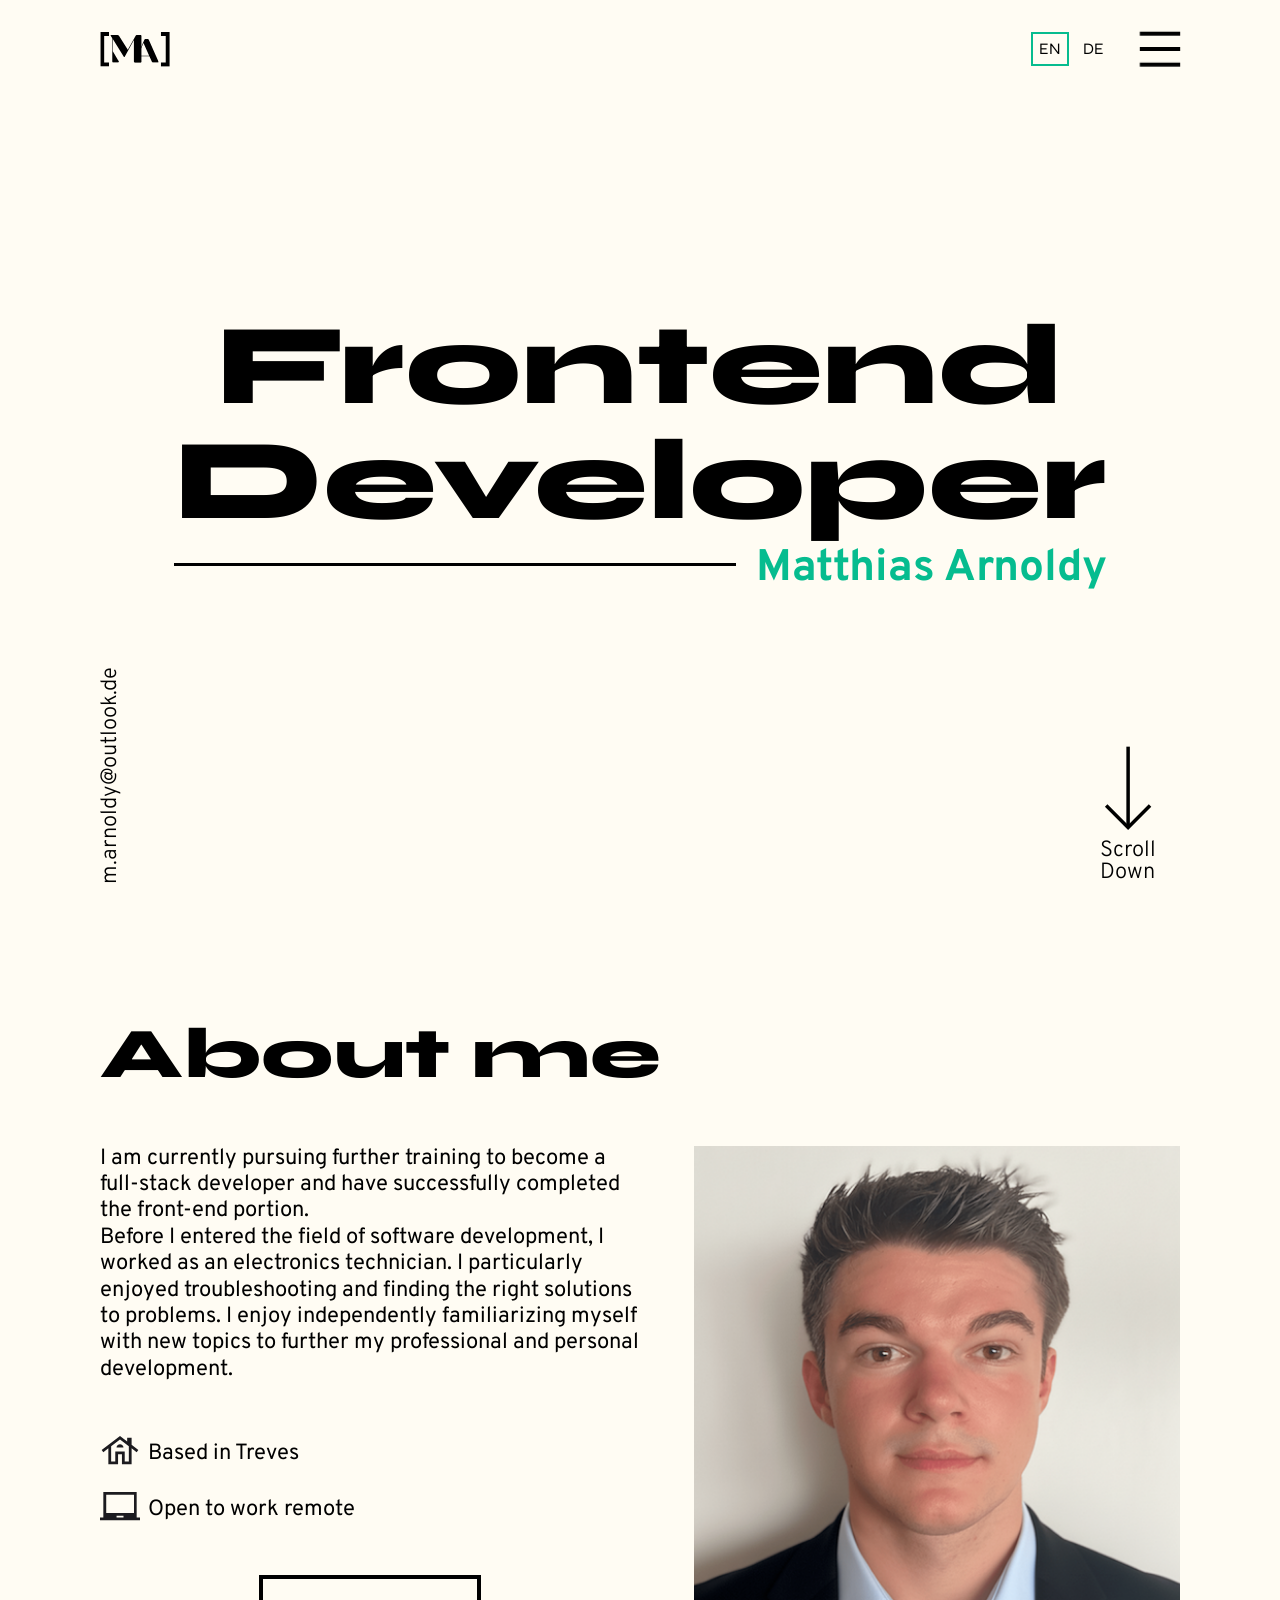
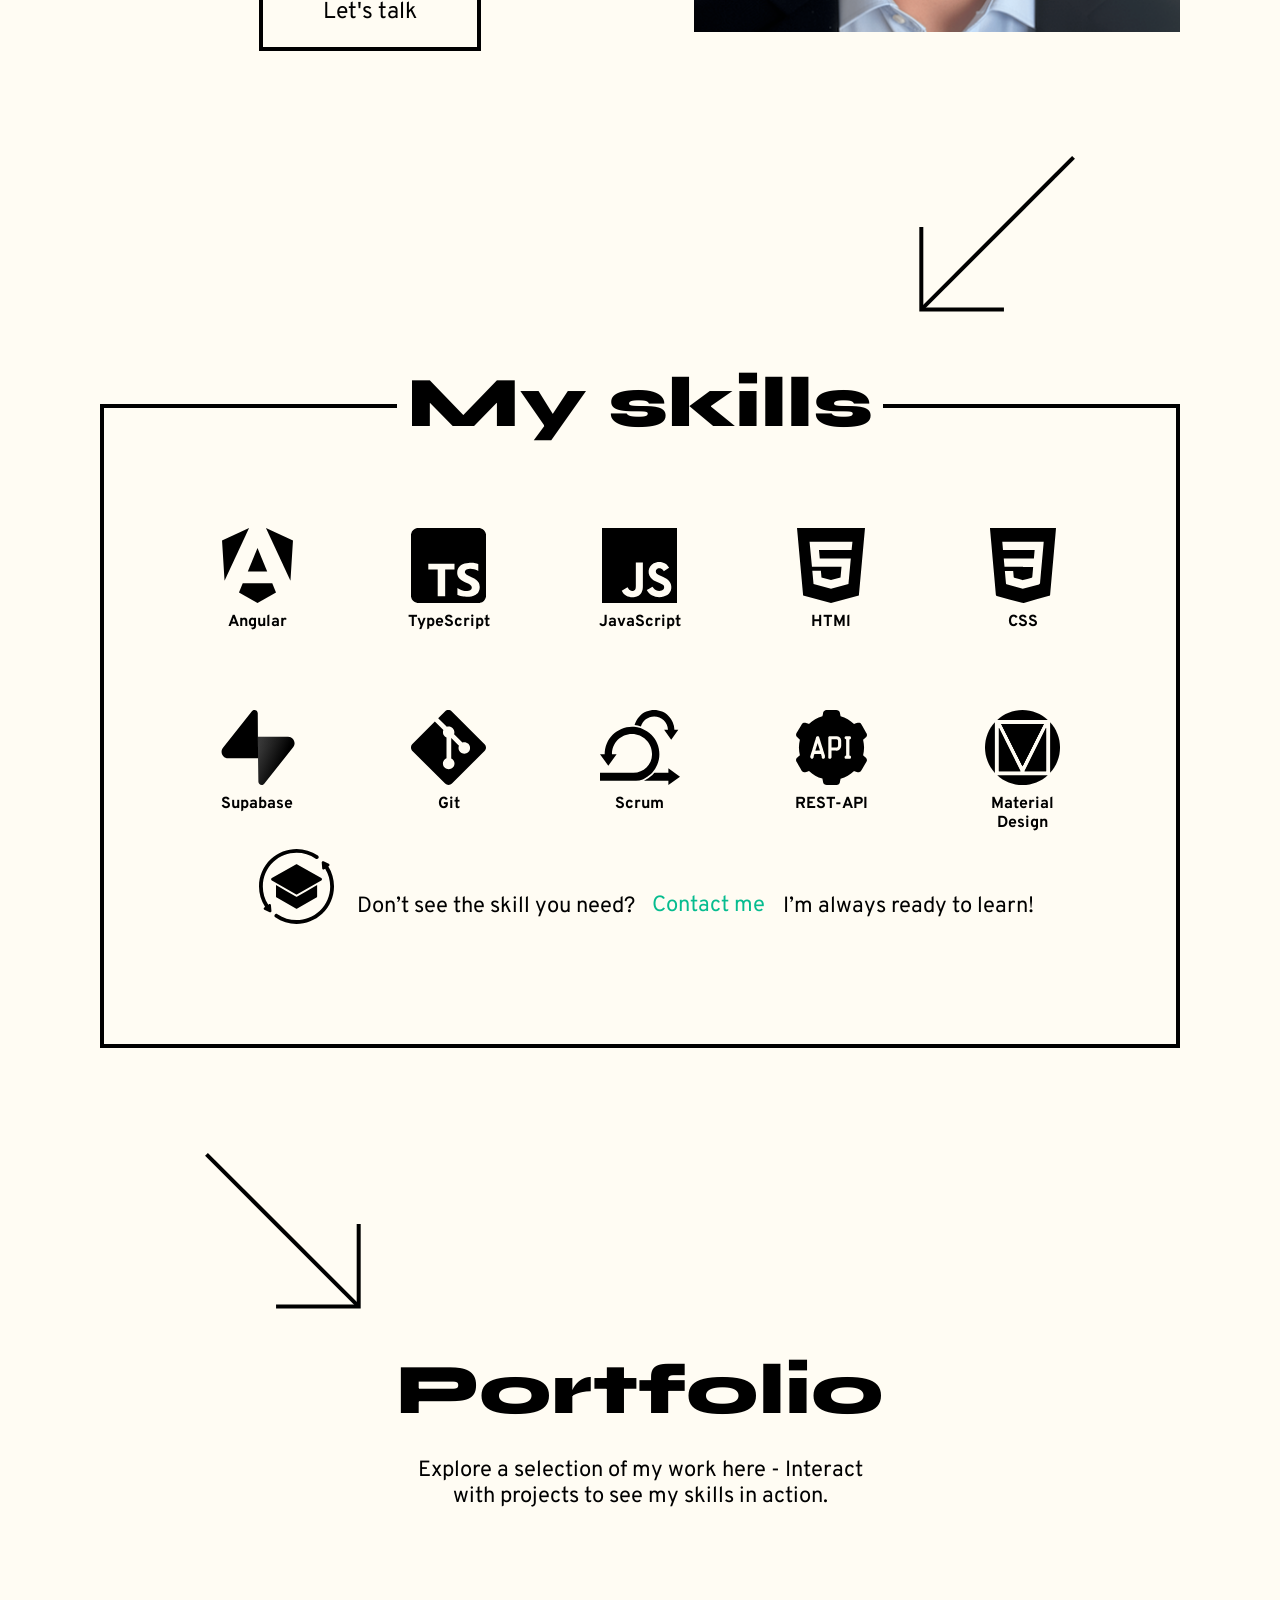
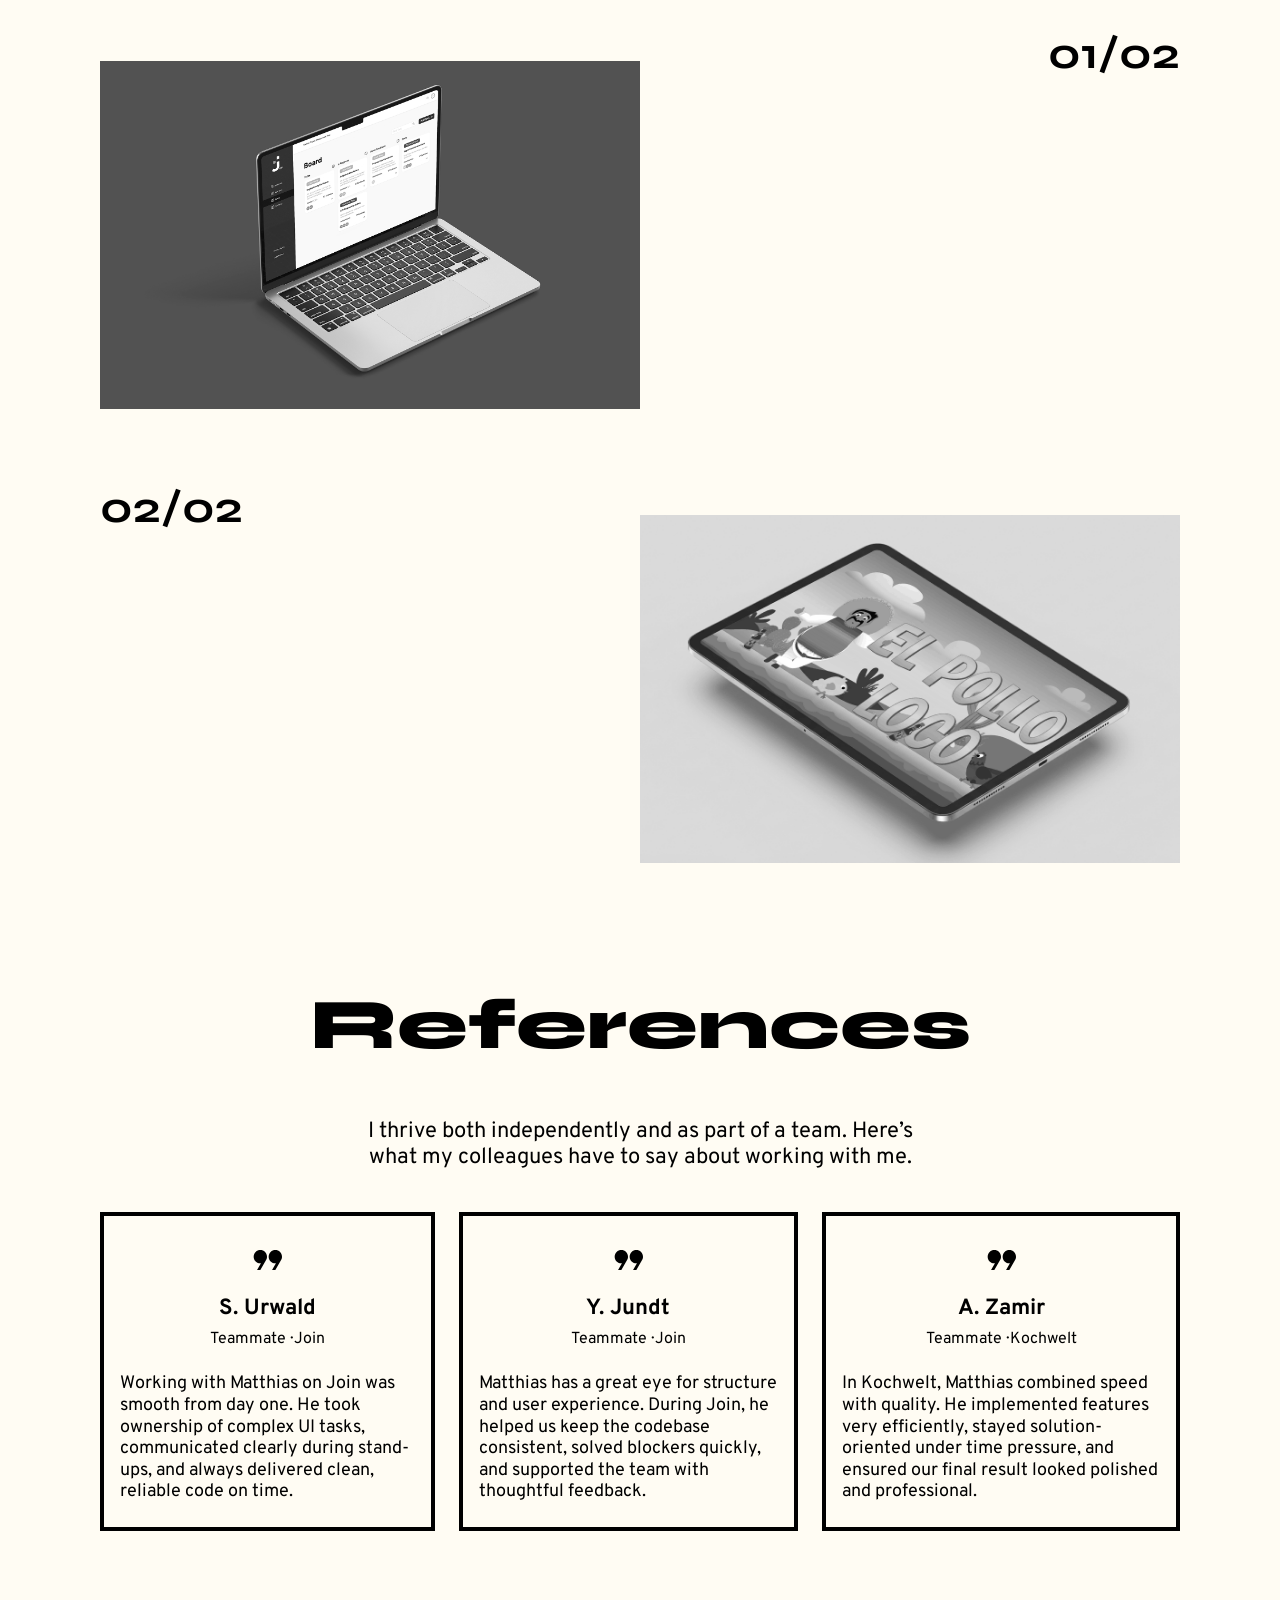
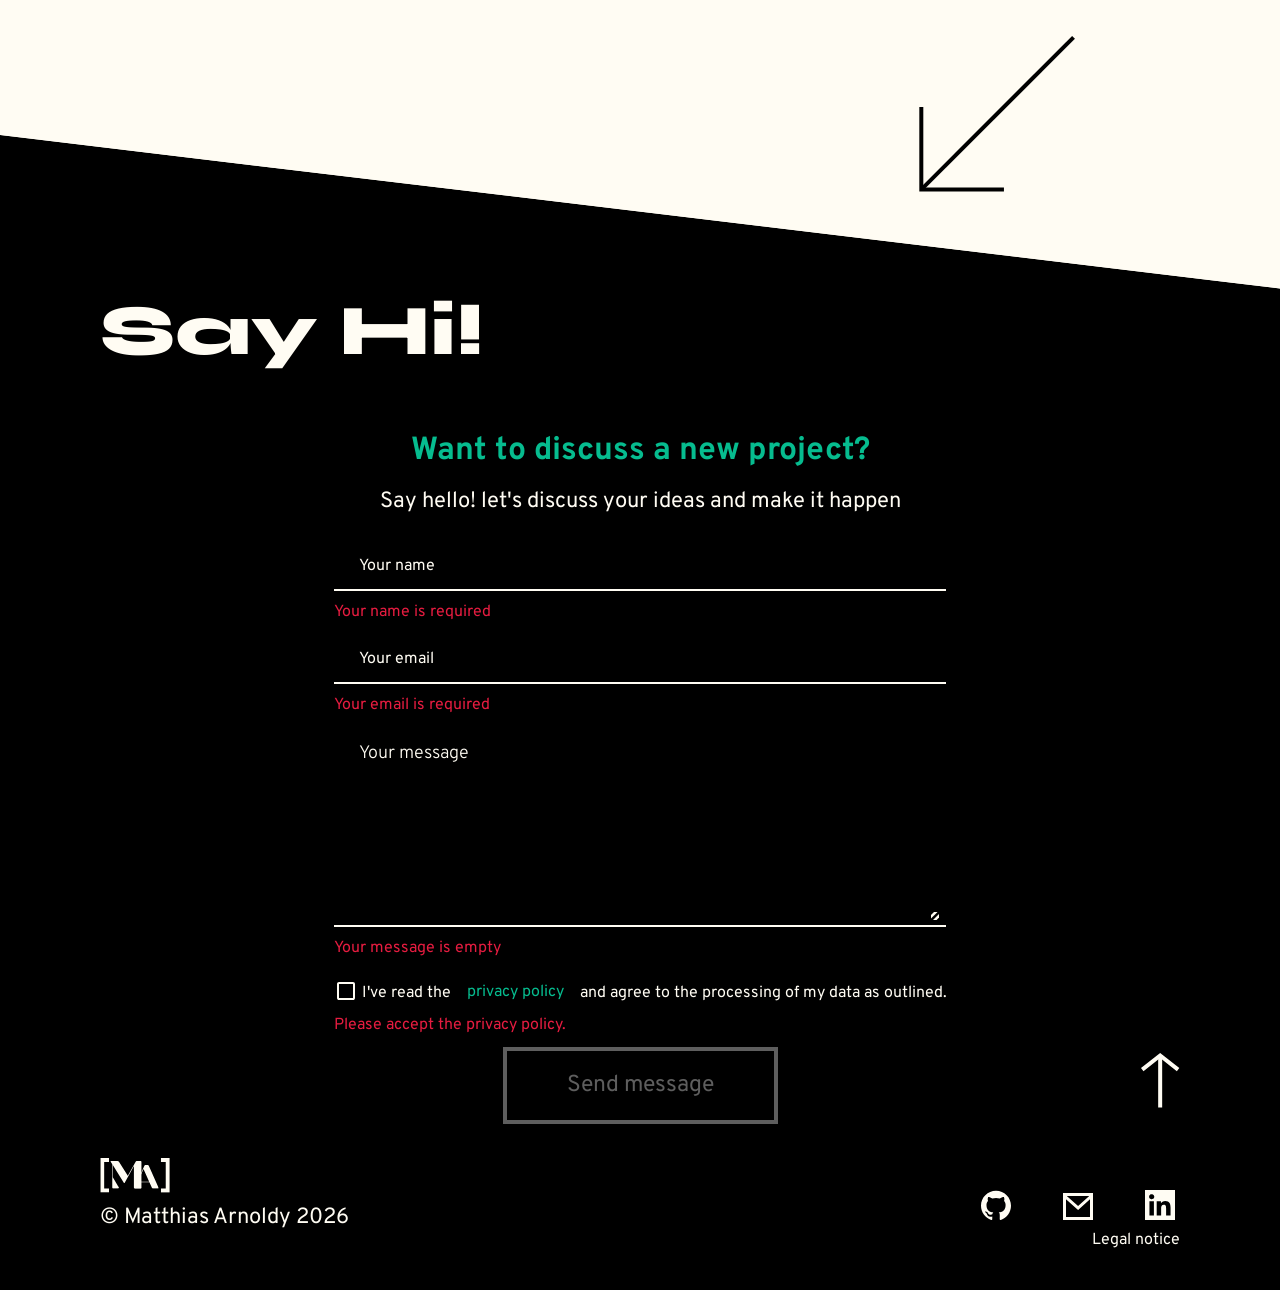
==== commit 79fea668: "feat: update LinkedIn links to point to the correct profile" ====
--- a/index.html
+++ b/index.html
@@ -417,7 +417,7 @@
                             <a class="footer__icon-wrap" href="mailto:m.arnoldy@outlook.de" aria-label="Write an E-Mail" data-i18n-aria-label="footer.links.mail">
                                 <img class="footer__icon" src="./assets/icons/email.svg" alt="Email" data-i18n-alt="footer.links.mailAlt">
                             </a>
-                            <a class="footer__icon-wrap" href="https://www.linkedin.com/" target="_blank" rel="noopener noreferrer" aria-label="Open LinkedIn (opens in a new tab)" data-i18n-aria-label="footer.links.linkedin">
+                            <a class="footer__icon-wrap" href="https://www.linkedin.com/in/matthias-arnoldy/" target="_blank" rel="noopener noreferrer" aria-label="Open LinkedIn (opens in a new tab)" data-i18n-aria-label="footer.links.linkedin">
                                 <img class="footer__icon" src="./assets/icons/linkedIn.svg" alt="LinkedIn" data-i18n-alt="footer.links.linkedinAlt">
                             </a>
                         </div>
@@ -503,7 +503,7 @@
                                     aria-label="Write an E-Mail" data-i18n-aria-label="footer.links.mail">
                                     <img class="footer__icon" src="./assets/icons/email.svg" alt="Email" data-i18n-alt="footer.links.mailAlt">
                                 </a>
-                                <a class="footer__icon-wrap" href="https://www.linkedin.com/" target="_blank"
+                                <a class="footer__icon-wrap" href="https://www.linkedin.com/in/matthias-arnoldy/" target="_blank"
                                     rel="noopener noreferrer" aria-label="Open LinkedIn (opens in a new tab)" data-i18n-aria-label="footer.links.linkedin">
                                     <img class="footer__icon" src="./assets/icons/linkedIn.svg" alt="LinkedIn" data-i18n-alt="footer.links.linkedinAlt">
                                 </a>
--- a/styles/animation.css
+++ b/styles/animation.css
@@ -200,4 +200,48 @@
     100% {
         transform: scaleX(1) rotate(0deg);
     }
+}
+
+@keyframes dialogContentIn {
+    from {
+        opacity: 0;
+        transform: translateY(100vh);
+    }
+
+    to {
+        opacity: 1;
+        transform: translateY(0);
+    }
+}
+
+@keyframes dialogFooterIn {
+    from {
+        transform: translateY(100vh);
+    }
+
+    to {
+        transform: translateY(0);
+    }
+}
+
+@keyframes dialogContentOut {
+    from {
+        opacity: 1;
+        transform: translateY(0);
+    }
+
+    to {
+        opacity: 0;
+        transform: translateY(100vh);
+    }
+}
+
+@keyframes dialogFooterOut {
+    from {
+        transform: translateY(0);
+    }
+
+    to {
+        transform: translateY(100vh);
+    }
 }
--- a/style.css
+++ b/style.css
@@ -1199,6 +1199,7 @@
     max-height: none;
     margin: 0;
     padding: 0;
+    overflow: hidden;
     background-color: var(--color-bg);
     align-items: stretch;
     flex-direction: column;
@@ -1213,6 +1214,22 @@
     display: flex;
 }
 
+.burger-dialog[open] .burger-dialog__content {
+    animation: dialogContentIn 500ms ease-out both;
+}
+
+.burger-dialog[open] .contact {
+    animation: dialogFooterIn 500ms ease-out both;
+}
+
+.burger-dialog.is-closing .burger-dialog__content {
+    animation: dialogContentOut 500ms ease-in both;
+}
+
+.burger-dialog.is-closing .contact {
+    animation: dialogFooterOut 500ms ease-in both;
+}
+
 .burger-dialog__content {
     width: 100%;
     padding-top: 98px;
@@ -1222,6 +1239,7 @@
     flex-direction: column;
     flex: 1;
     gap: 35px;
+    z-index: 999;
 }
 
 .dialog__quicklink {
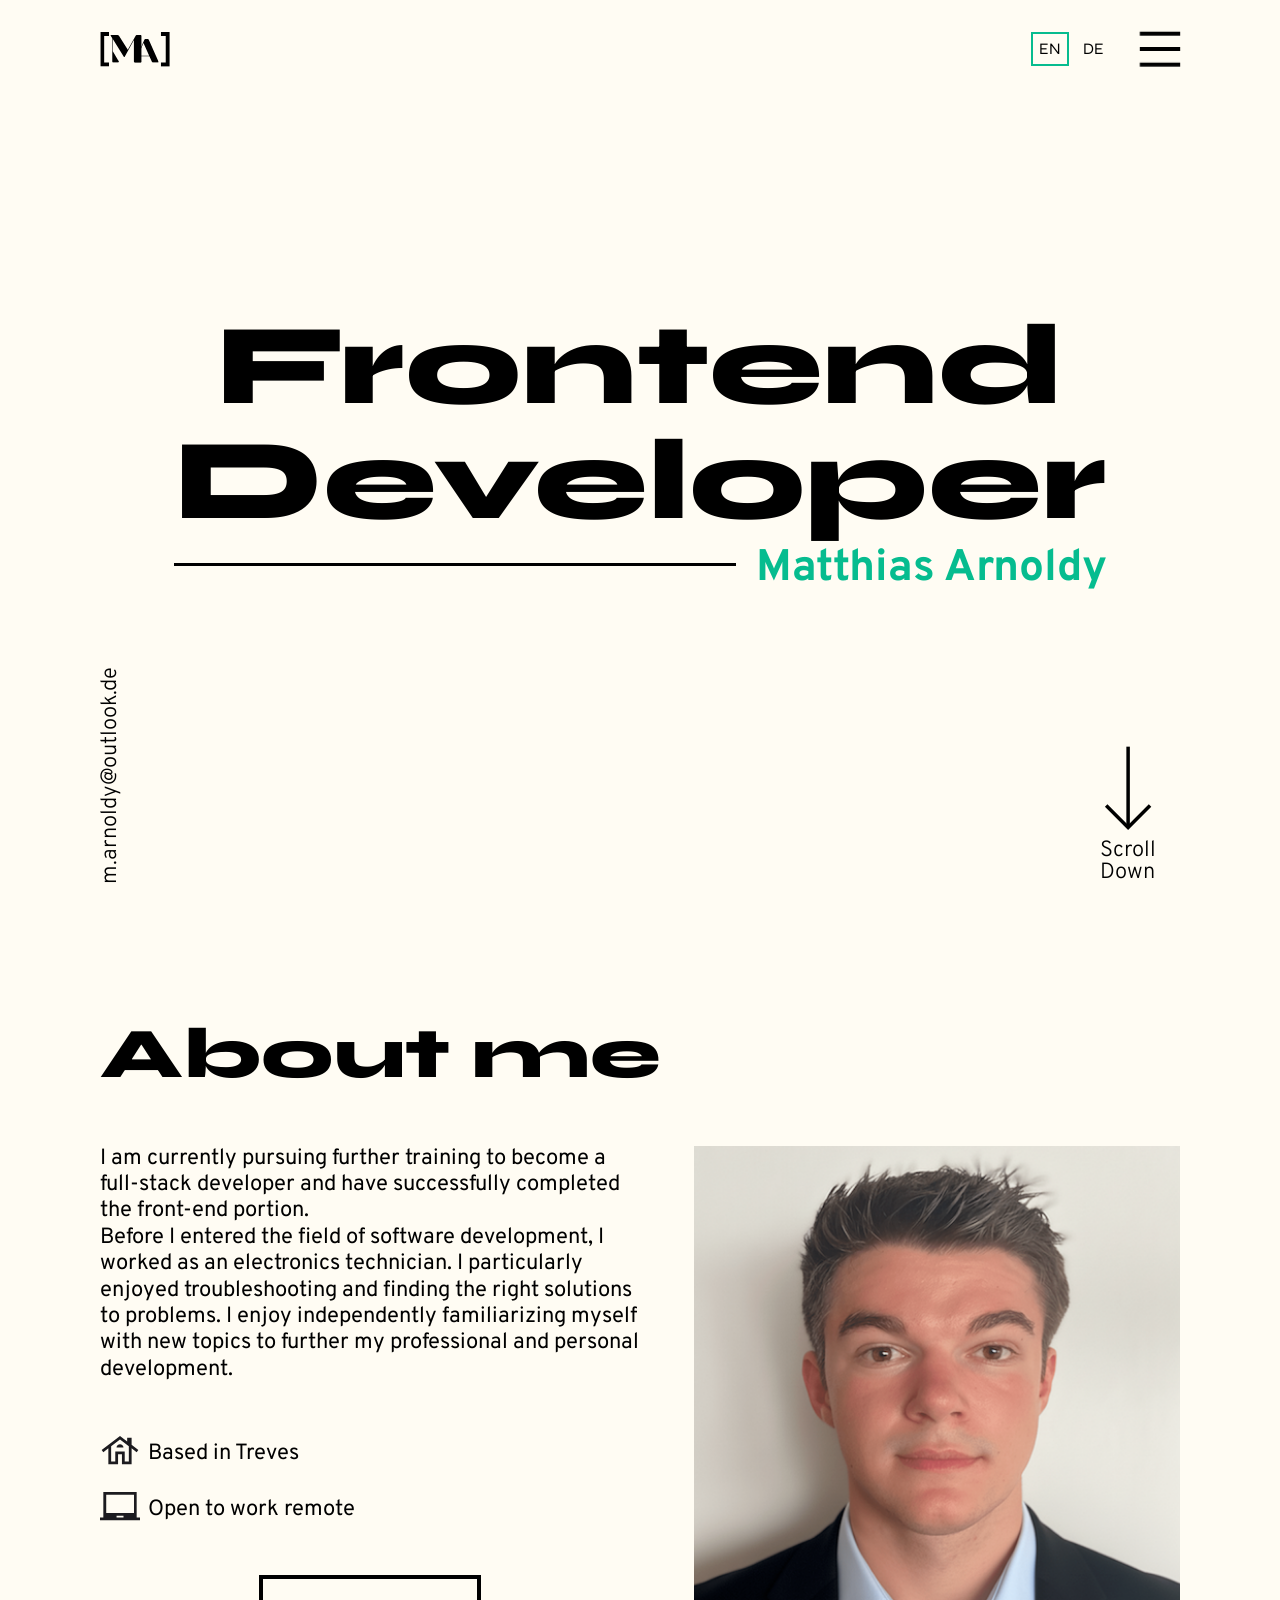
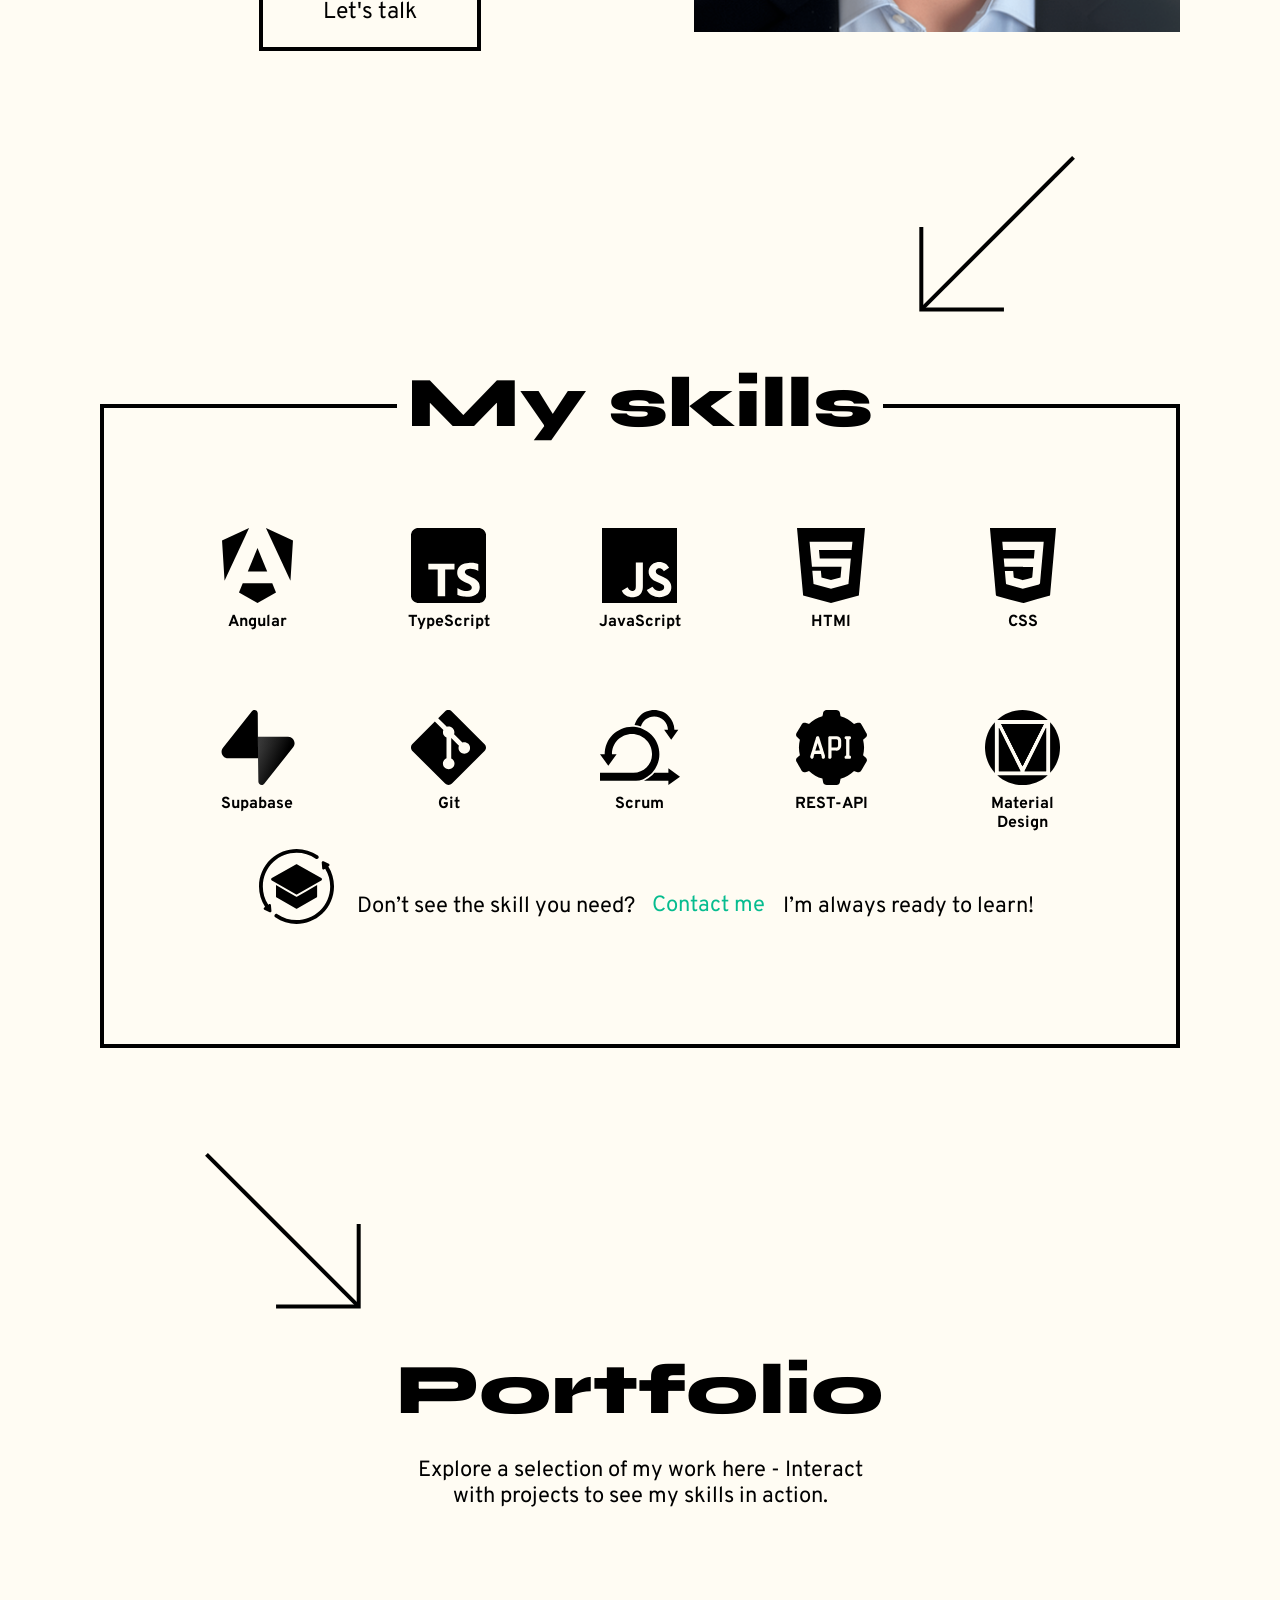
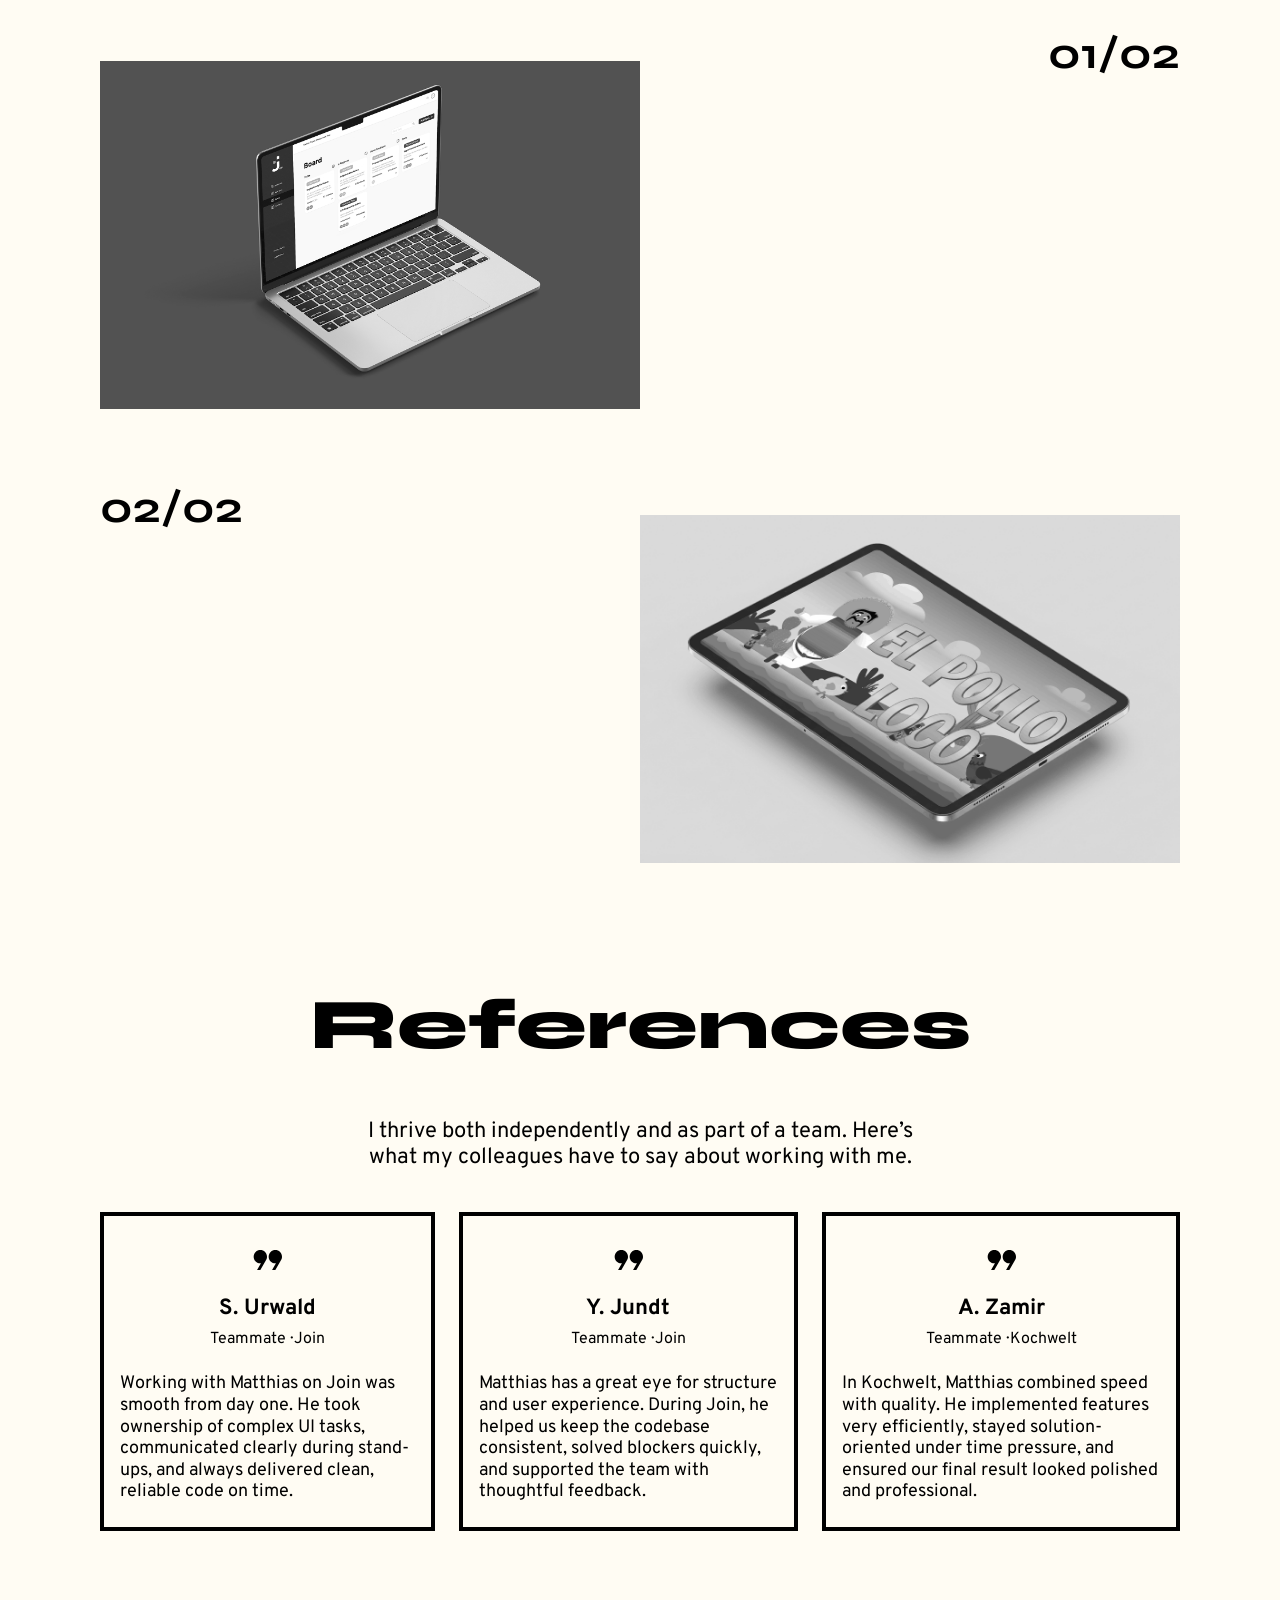
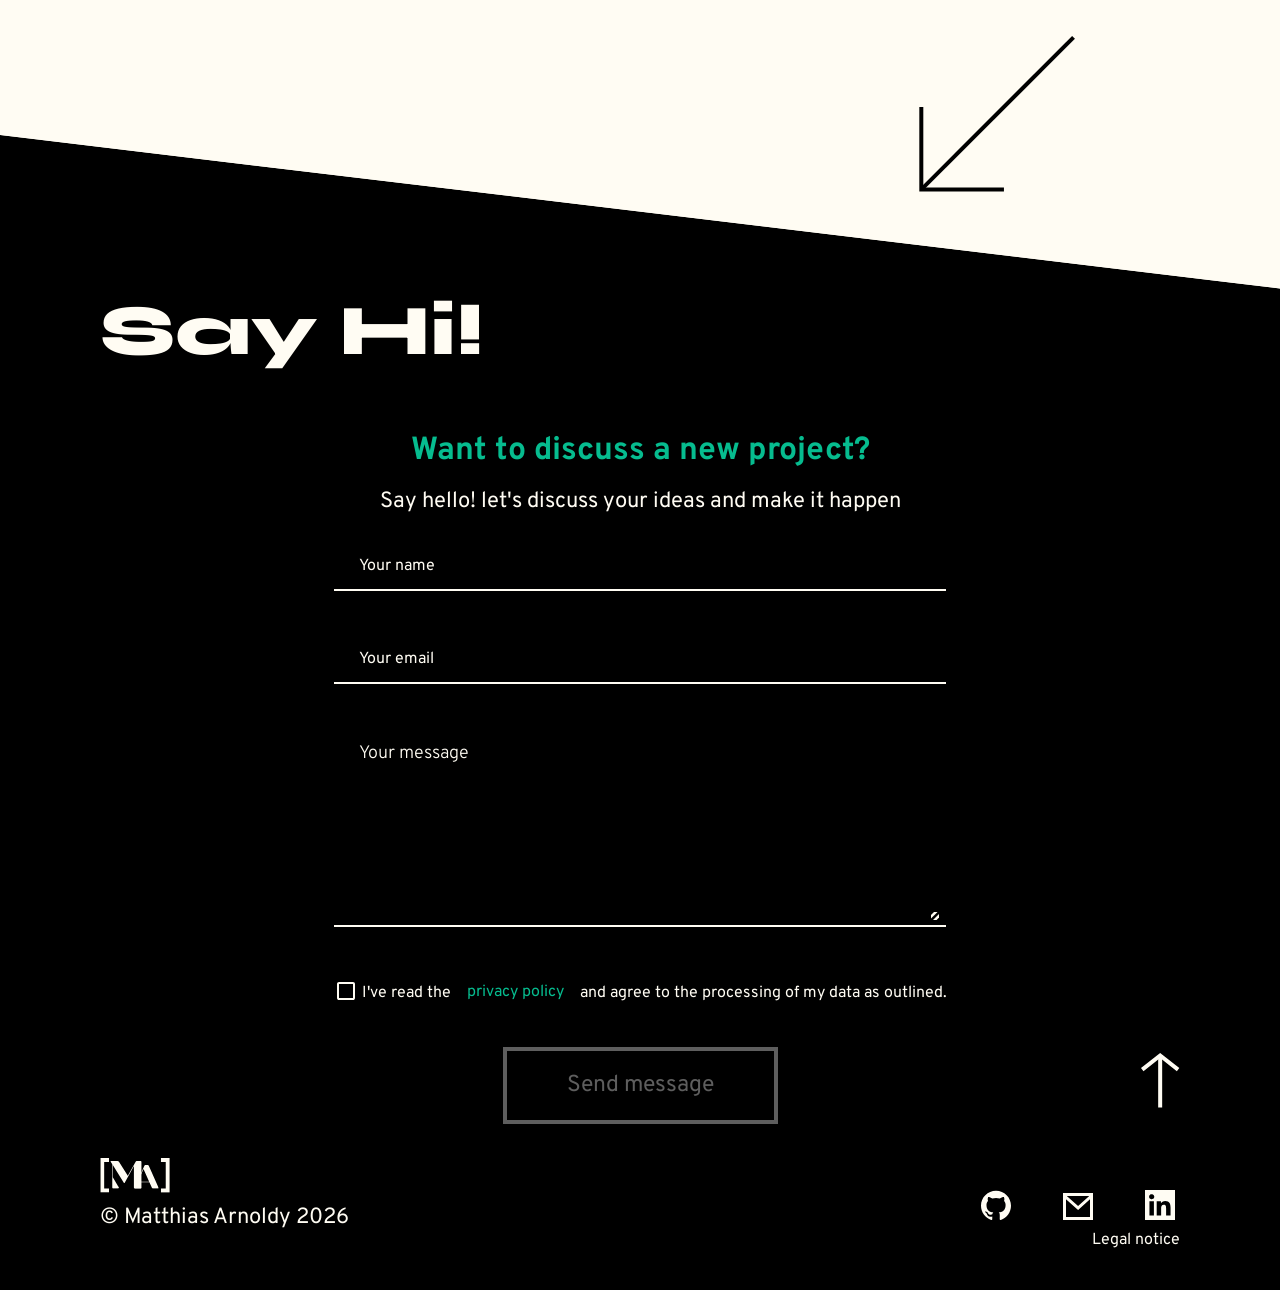
==== commit a4ea4bd8: "feat: implement contact form submission with status messages and validation" ====
--- a/index.html
+++ b/index.html
@@ -399,6 +399,7 @@
                                     <button disabled class="contact__send">
                                         <span class="default__text default__text--23 default__text--400" data-i18n="contact.form.submit">Send message</span>
                                     </button>
+                                    <p id="contactStatusMessage" class="contact__status-message default__text default__text--16 default__text--400" aria-live="polite"></p>
                                 </div>
                             </div>
                         </div>
--- a/styles/animation.css
+++ b/styles/animation.css
@@ -244,4 +244,19 @@
     to {
         transform: translateY(100vh);
     }
+}
+
+@keyframes contact-status-toast {
+    0% {
+        opacity: 0;
+        transform: translate(-50%, 50vh);
+    }
+    50% {
+        opacity: 1;
+        transform: translate(-50%, 0);
+    }
+    100% {
+        opacity: 0;
+        transform: translate(-50%, 50vh);
+    }
 }
--- a/styles/default.css
+++ b/styles/default.css
@@ -16,9 +16,18 @@
     --color-done: #70E71A;
 }
 
-.theme-dark {
-    --color-bg: #000;
-    --color-text: #FFFCF3;
+input:-webkit-autofill,
+input:-webkit-autofill:hover,
+input:-webkit-autofill:focus,
+input:-webkit-autofill:active {
+	-webkit-box-shadow: 0 0 0 30px var(--color-text) inset !important;
+	-webkit-text-fill-color: var(--color-bg) !important;
+	font-family: "Overpass", Arial, Helvetica, sans-serif !important;
+}
+
+input.is-keyboard-focus {
+	outline: 3px solid var(--color-highlight);
+    outline-offset: 4px;
 }
 
 .default__text {
@@ -142,17 +151,6 @@
     text-decoration: none;
 }
 
-a:focus-visible,
-button:focus-visible,
-.button:focus-visible,
-input:focus-visible,
-textarea:focus-visible,
-select:focus-visible,
-[tabindex]:not([tabindex="-1"]):focus-visible {
-    outline: 3px solid var(--color-highlight);
-    outline-offset: 4px;
-}
-
 .error__message {
     color: #E61C40;
 }
--- a/style.css
+++ b/style.css
@@ -1050,6 +1050,38 @@
     color: var(--color-text);
 }
 
+.contact__status-message {
+    position: fixed;
+    left: 50%;
+    bottom: 50%;
+    z-index: 1000;
+    min-width: 260px;
+    max-width: min(90vw, 420px);
+    margin: 0;
+    padding: 16px 28px;
+    border: 4px solid var(--color-text);
+    background-color: var(--color-bg);
+    box-shadow: 0 8px 30px rgba(0, 0, 0, 0.12);
+    opacity: 0;
+    pointer-events: none;
+    text-align: center;
+    transform: translateX(-50%);
+}
+
+.contact__status-message.is-visible {
+    animation: contact-status-toast 5s ease-in-out forwards;
+}
+
+.contact__status-message.is-success {
+    border-color: var(--color-done);
+    color: var(--color-done);
+}
+
+.contact__status-message.is-error {
+    border-color: var(--color-error);
+    color: var(--color-error);
+}
+
 footer {
     width: 100%;
     position: relative;
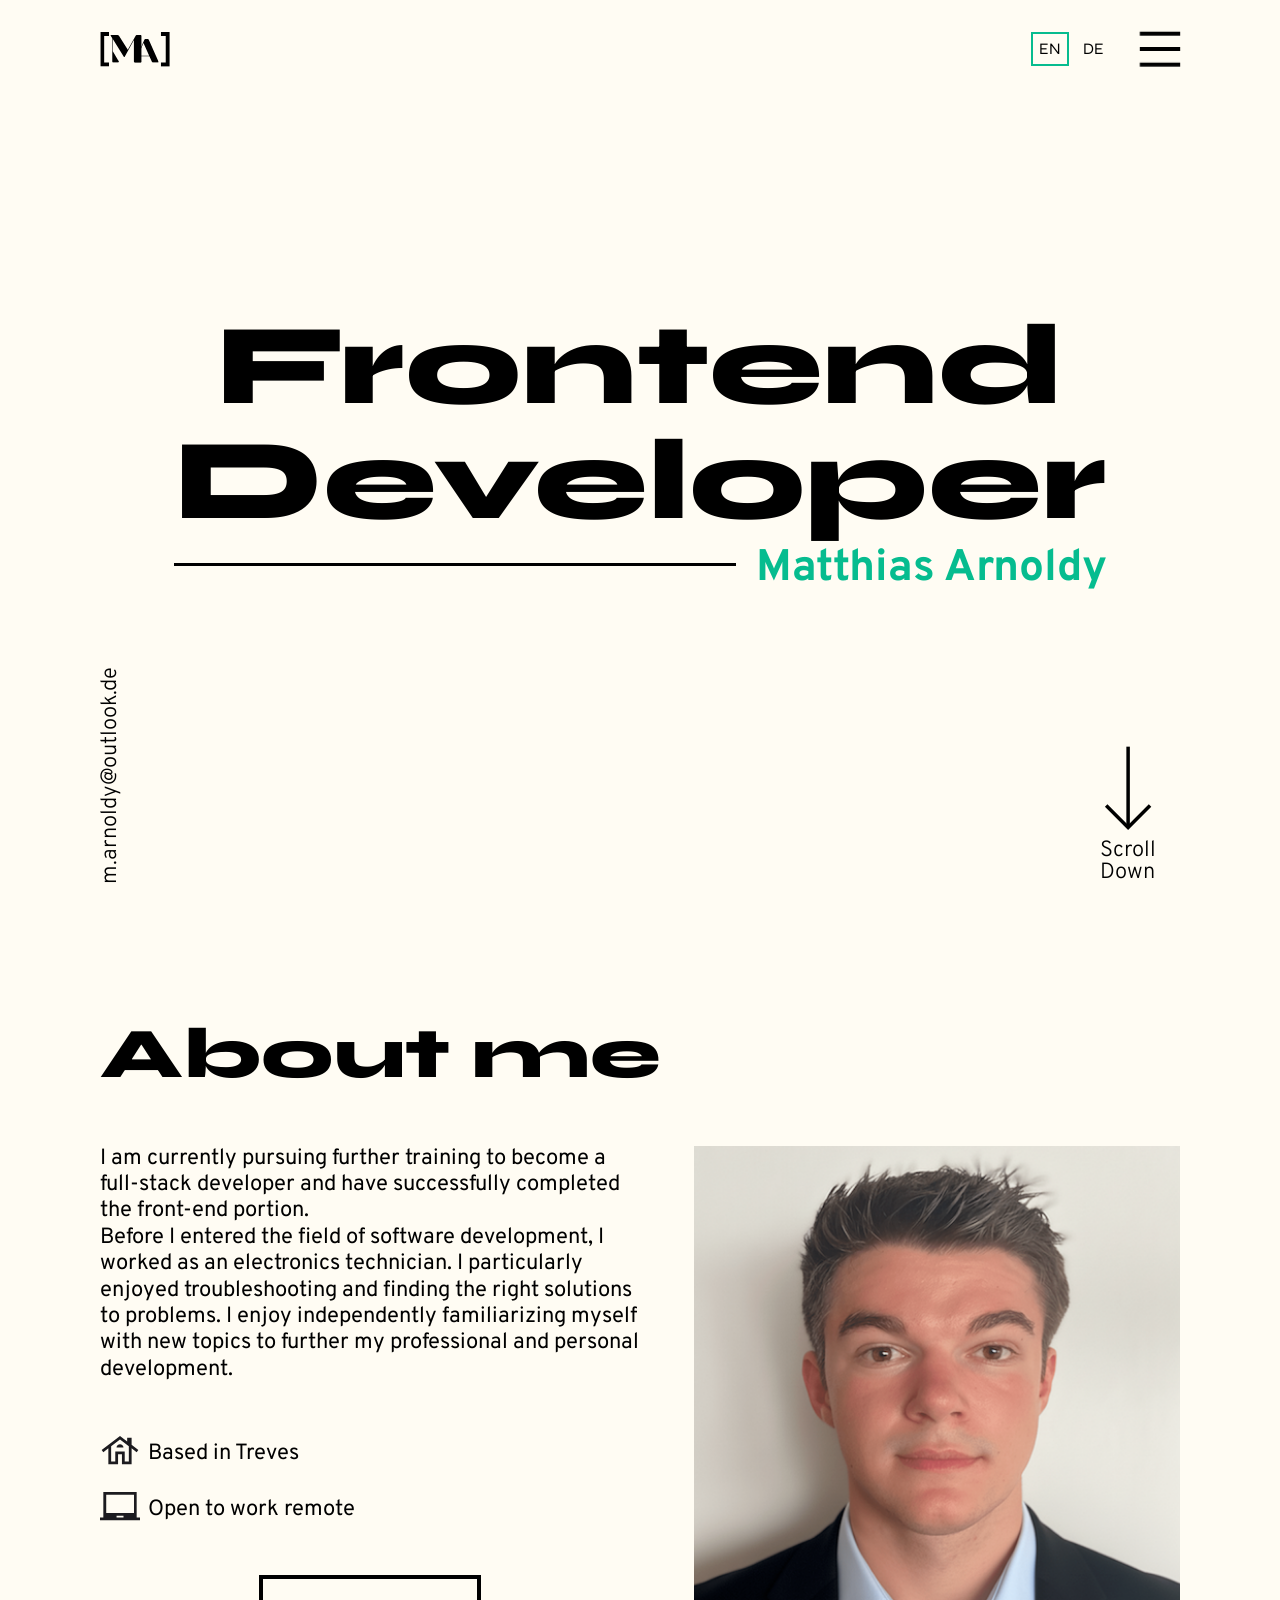
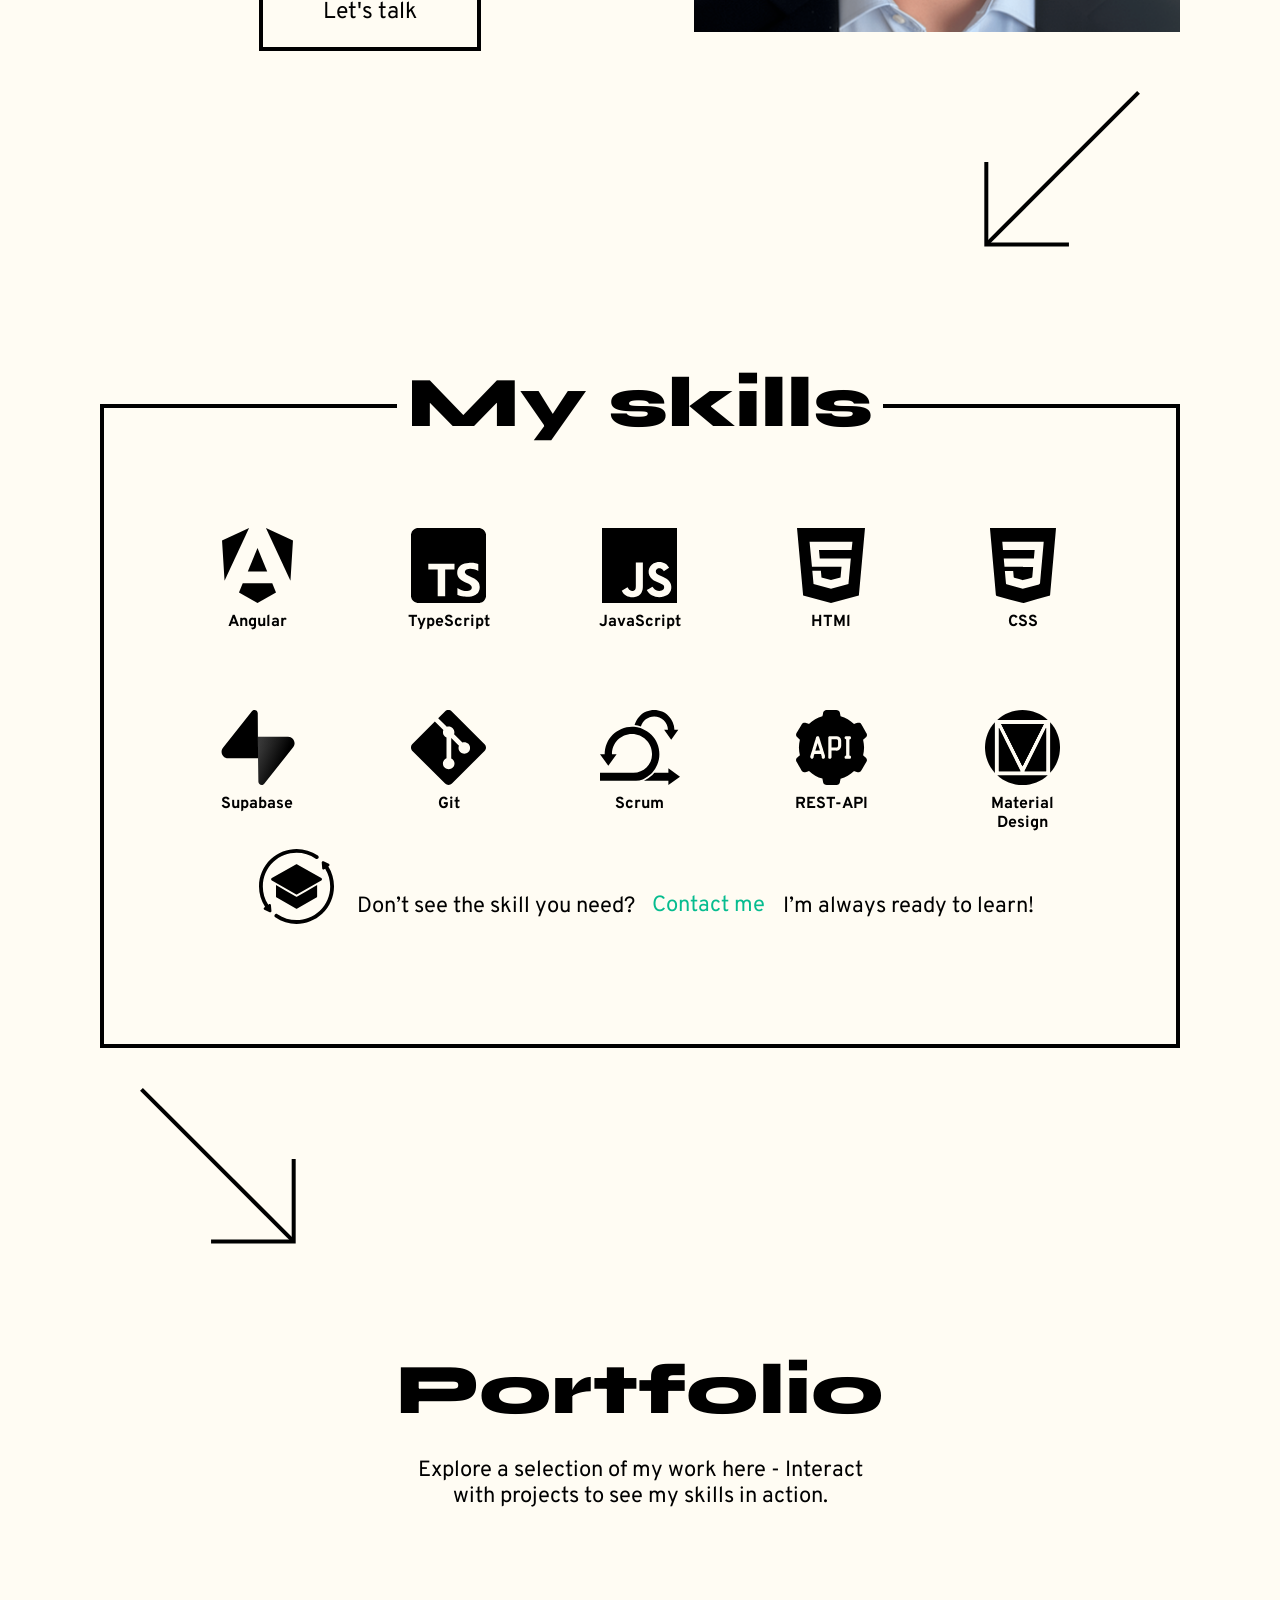
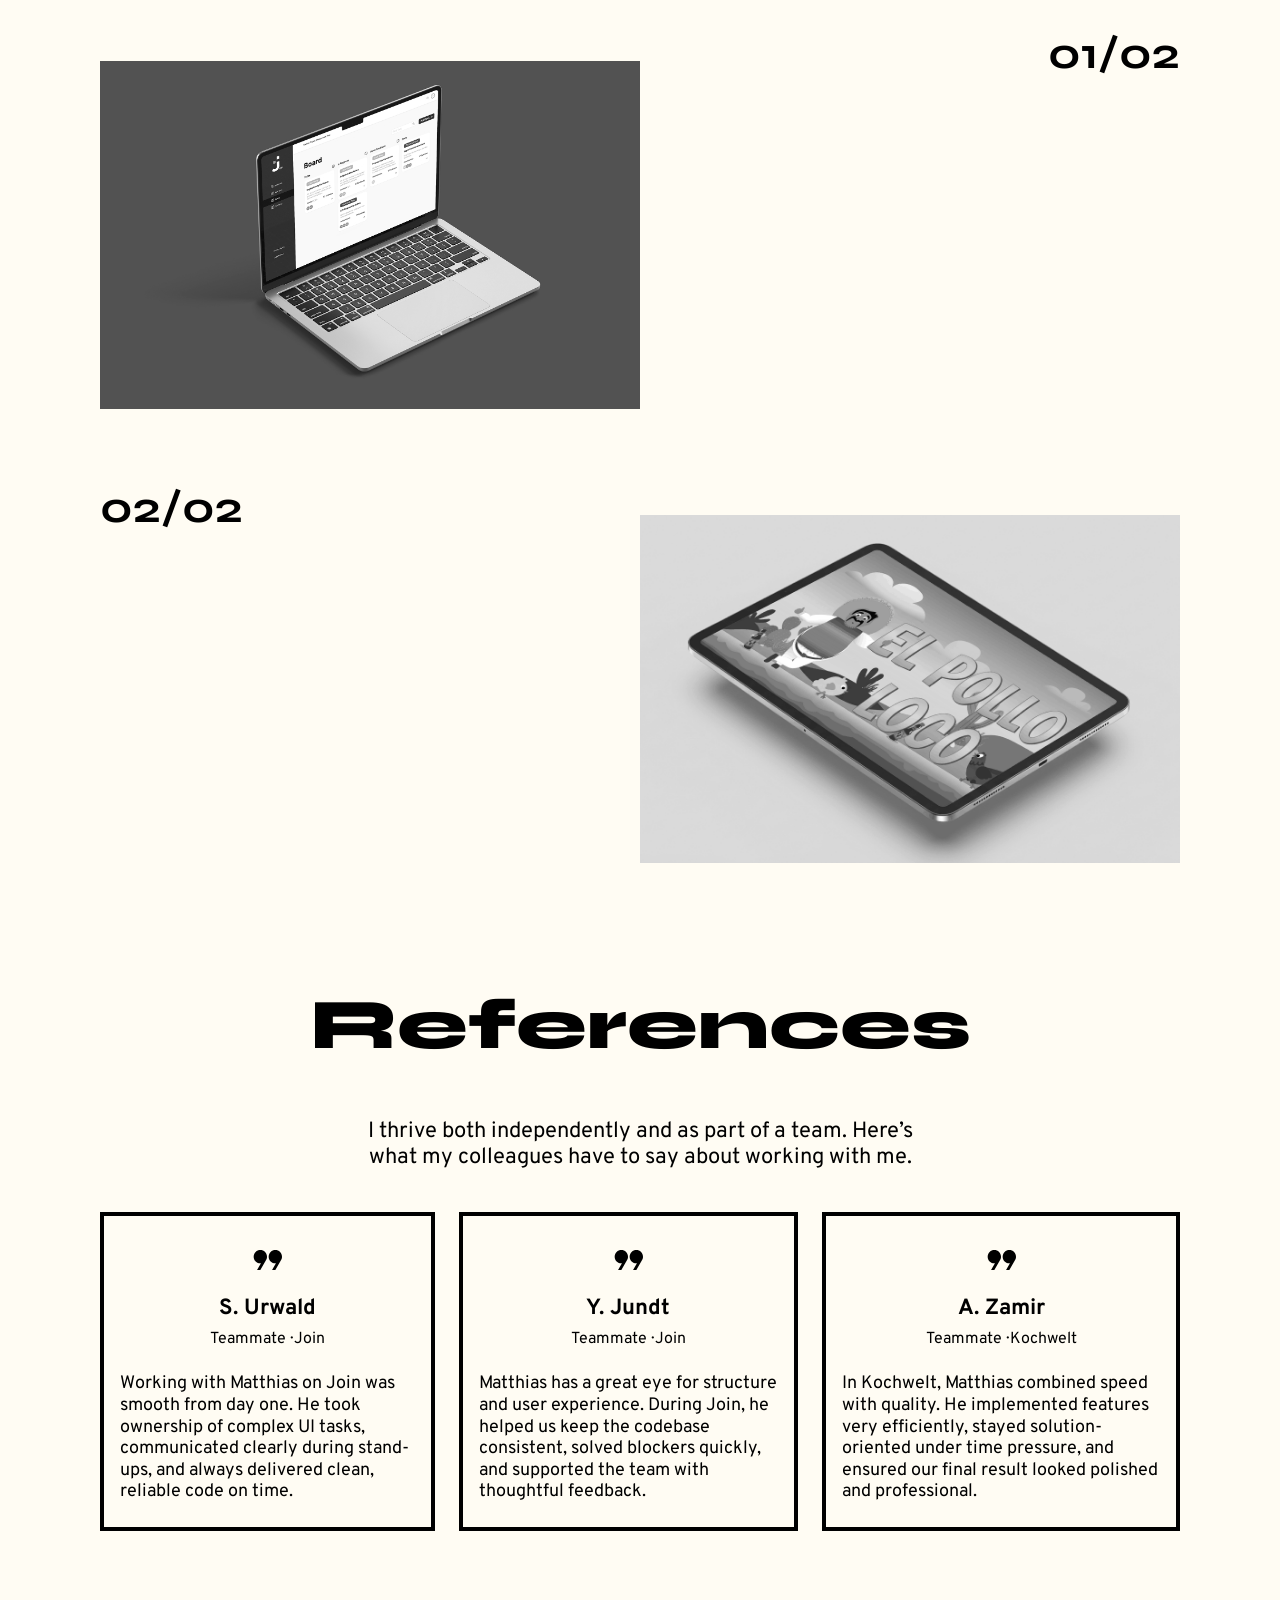
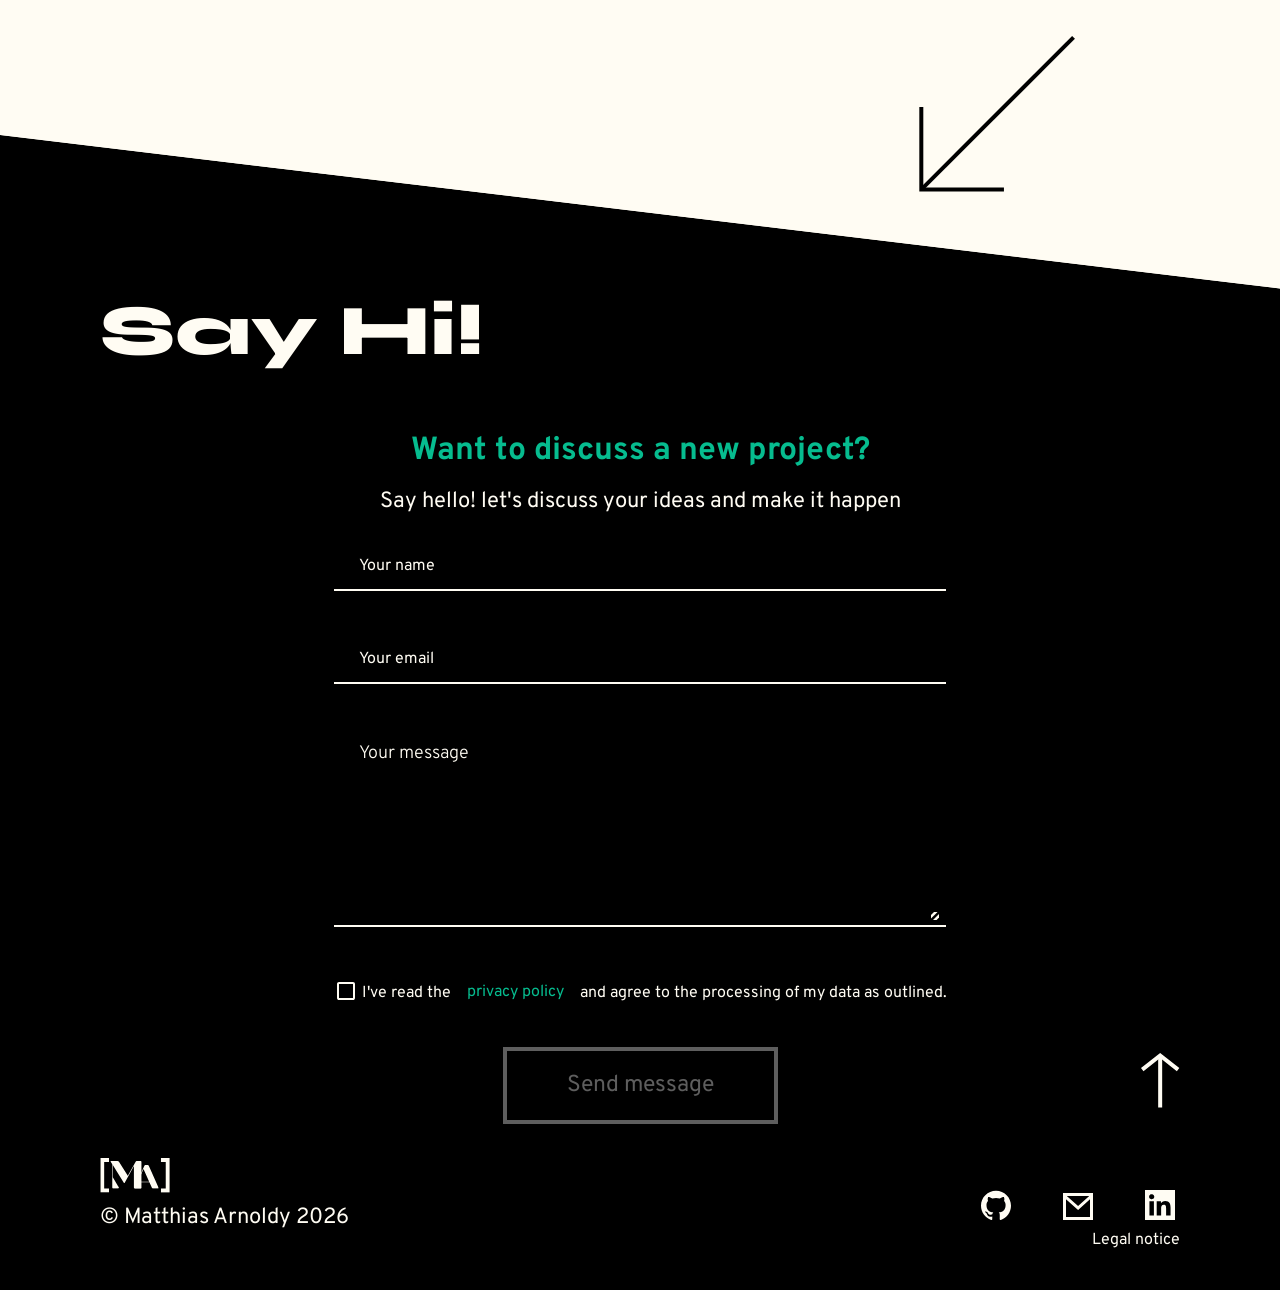
==== commit eb929427: "chore: clean up empty code change sections in the changes log" ====
--- a/index.html
+++ b/index.html
@@ -28,7 +28,7 @@
                     <label class="language__box">
                         <input class="language__radio sr-only" type="radio" name="language-header" value="en" checked>
                         <span class="language">EN</span>
-                        <svg class="language__line" width="20" height="2" viewBox="0 0 20 2" fill="none"
+                        <svg class="language__line" width="20" height="2" viewBox="0 0 20 2" fill="none" aria-hidden="true"
                             xmlns="http://www.w3.org/2000/svg">
                             <path d="M1 1L19 0.999998" stroke-width="2" stroke-linecap="round" />
                         </svg>
@@ -36,13 +36,13 @@
                     <label class="language__box">
                         <input class="language__radio sr-only" type="radio" name="language-header" value="de">
                         <span class="language">DE</span>
-                        <svg class="language__line" width="20" height="2" viewBox="0 0 20 2" fill="none"
+                        <svg class="language__line" width="20" height="2" viewBox="0 0 20 2" fill="none" aria-hidden="true"
                             xmlns="http://www.w3.org/2000/svg">
                             <path d="M1 1L19 0.999998" stroke-width="2" stroke-linecap="round" />
                         </svg>
                     </label>
                 </fieldset>
-                <button class="burgermenu__button" type="button" aria-label="Open menu" data-i18n-aria-label="header.openMenu">
+                <button class="burgermenu__button" type="button" aria-label="Open menu" aria-expanded="false" data-i18n-aria-label="header.openMenu">
                     <svg class="burgermenu" width="44" height="38" viewBox="0 0 44 38" fill="none" xmlns="http://www.w3.org/2000/svg" aria-hidden="true">
                         <path class="burgermenu__line burgermenu__line--top" d="M2 2H42" stroke="black" stroke-width="4" stroke-linecap="square" vector-effect="non-scaling-stroke"/>
                         <path class="burgermenu__line burgermenu__line--middle" d="M2 19H42" stroke="black" stroke-width="4" stroke-linecap="square" vector-effect="non-scaling-stroke"/>
@@ -207,7 +207,7 @@
             <section class="portfolio__presentation">
                 <div class="portfolio__wrapper portfolio__wrapper--left">
                     <div class="portfolio__img--wrap portfolio__img--wrapLeft">
-                        <img class="portfolio__img" src="./assets/img/joinThumbnail1.jpg" alt="Join Thumbnail" data-i18n-alt="portfolio.join.thumbnailAlt">
+                        <img class="portfolio__img" src="./assets/img/joinThumbnail.jpg" alt="Join Thumbnail" data-i18n-alt="portfolio.join.thumbnailAlt">
                     </div>
                     <div class="portfolio__details portfolio__details--left">
                         <div class="portfolio__description">
@@ -238,7 +238,7 @@
                 </div>
                 <div class="portfolio__wrapper portfolio__wrapper--right">
                     <div class="portfolio__img--wrap portfolio__img--wrapRight">
-                        <img class="portfolio__img" src="./assets/img/elPolloLocoThumbnail1.png" alt="El Pollo Loco Thumbnail" data-i18n-alt="portfolio.elPollo.thumbnailAlt">
+                        <img class="portfolio__img" src="./assets/img/elPolloLocoThumbnail.png" alt="El Pollo Loco Thumbnail" data-i18n-alt="portfolio.elPollo.thumbnailAlt">
                     </div>
                     <div class="portfolio__details portfolio__details--right">
                         <div class="portfolio__description">
@@ -357,7 +357,7 @@
                                     <input class="contact__input default__text default__text--16 default__text--400" id="contactName" type="text" placeholder="Your name" data-i18n-placeholder="contact.form.name.placeholder" aria-describedby="contactNameError" aria-invalid="false">
                                     <span class="contact__floating default__text default__text--16 default__text--400" data-i18n="contact.form.name.floating">Your name</span>
                                 </div>
-                                <p id="contactNameError" class="error__message error__message--input default__text default__text--16 default__text--400" role="alert" aria-live="polite" data-i18n="contact.form.name.error">
+                                <p id="contactNameError" class="error__message error__message--input default__text default__text--16 default__text--400" role="alert" data-i18n="contact.form.name.error">
                                     Your name is required 
                                 </p>
                             </div>
@@ -367,7 +367,7 @@
                                     <input class="contact__input default__text default__text--16 default__text--400" id="contactEmail" type="email" placeholder="Your email" data-i18n-placeholder="contact.form.email.placeholder" aria-describedby="contactEmailError" aria-invalid="false">
                                     <span class="contact__floating default__text default__text--16 default__text--400" data-i18n="contact.form.email.floating">Your email</span>
                                 </div>
-                                <p id="contactEmailError" class="error__message error__message--input default__text default__text--16 default__text--400" role="alert" aria-live="polite" data-i18n="contact.form.email.error">
+                                <p id="contactEmailError" class="error__message error__message--input default__text default__text--16 default__text--400" role="alert" data-i18n="contact.form.email.error">
                                     Your email is required 
                                 </p>
                             </div>
@@ -378,7 +378,7 @@
                                         <textarea class="contact__input contact__input--textarea default__text default__text--18 default__text--300" id="contact-message" placeholder="Your message" data-i18n-placeholder="contact.form.message.placeholder" aria-describedby="contactMessageError" aria-invalid="false"></textarea>
                                         <span class="contact__floating default__text default__text--18 default__text--300" data-i18n="contact.form.message.floating">Your message</span>
                                     </div>
-                                    <p id="contactMessageError" class="error__message error__message--input default__text default__text--16 default__text--400" role="alert" aria-live="polite" data-i18n="contact.form.message.error">
+                                    <p id="contactMessageError" class="error__message error__message--input default__text default__text--16 default__text--400" role="alert" data-i18n="contact.form.message.error">
                                         Your message is empty
                                     </p>
                                 </div>
@@ -392,7 +392,7 @@
                                                 <span data-i18n="contact.form.privacy.suffix">and agree to the processing of my data as outlined.</span>
                                             </label>
                                         </div>
-                                        <p id="contactPrivacyError" class="error__message default__text default__text--16 default__text--400" role="alert" aria-live="polite" data-i18n="contact.form.privacy.error">
+                                        <p id="contactPrivacyError" class="error__message default__text default__text--16 default__text--400" role="alert" data-i18n="contact.form.privacy.error">
                                             Please accept the privacy policy.
                                         </p>
                                     </div>
@@ -436,16 +436,16 @@
             </div>
         </div>
     </section>
-    <dialog class="burger-dialog" aria-label="Menu">
+    <dialog class="burger-dialog" aria-label="Menu" aria-modal="true">
         <div class="navbar background__color--default">
             <div class="header__inner">
-                <img class="logo" src="../assets/icons/initialDark.svg" alt="Initial Logo" data-i18n-alt="header.logoAlt">
+                <img class="logo" src="./assets/icons/initialDark.svg" alt="Initial Logo" data-i18n-alt="header.logoAlt">
                 <nav>
                 <fieldset class="language__toogle language__toogle--dialog" aria-label="Language" data-i18n-aria-label="header.languageLabel">
                     <label class="language__box">
                         <input class="language__radio sr-only" type="radio" name="language-dialog" value="en" checked>
                         <span class="language">EN</span>
-                        <svg class="language__line" width="20" height="2" viewBox="0 0 20 2" fill="none"
+                        <svg class="language__line" width="20" height="2" viewBox="0 0 20 2" fill="none" aria-hidden="true"
                             xmlns="http://www.w3.org/2000/svg">
                             <path d="M1 1L19 0.999998" stroke-width="2" stroke-linecap="round" />
                         </svg>
@@ -453,13 +453,13 @@
                     <label class="language__box">
                         <input class="language__radio sr-only" type="radio" name="language-dialog" value="de">
                         <span class="language">DE</span>
-                        <svg class="language__line" width="20" height="2" viewBox="0 0 20 2" fill="none"
+                        <svg class="language__line" width="20" height="2" viewBox="0 0 20 2" fill="none" aria-hidden="true"
                             xmlns="http://www.w3.org/2000/svg">
                             <path d="M1 1L19 0.999998" stroke-width="2" stroke-linecap="round" />
                         </svg>
                     </label>
                 </fieldset>
-                <button class="burgermenu__button is-open" type="button" aria-label="Open menu" data-i18n-aria-label="header.openMenu">
+                <button class="burgermenu__button is-open" type="button" aria-label="Open menu" aria-expanded="false" data-i18n-aria-label="header.openMenu">
                     <svg class="burgermenu" width="44" height="38" viewBox="0 0 44 38" fill="none" xmlns="http://www.w3.org/2000/svg" aria-hidden="true">
                         <path class="burgermenu__line burgermenu__line--top" d="M2 2H42" stroke="black" stroke-width="4" stroke-linecap="square" vector-effect="non-scaling-stroke"/>
                         <path class="burgermenu__line burgermenu__line--middle" d="M2 19H42" stroke="black" stroke-width="4" stroke-linecap="square" vector-effect="non-scaling-stroke"/>
@@ -472,15 +472,15 @@
         <nav class="burger-dialog__content" aria-label="Page navigation">
             <a href="#about" class="dialog__quicklink">
                 <span class="dialog__quicklink--text" data-i18n="dialog.nav.about">About</span>
-                <img class="dialog__quicklink--icon" src="./assets/icons/angle.svg" alt="Angle">
+                <img class="dialog__quicklink--icon" src="./assets/icons/angle.svg" alt="" aria-hidden="true">
             </a>
             <a href="#skills" class="dialog__quicklink">
                 <span class="dialog__quicklink--text" data-i18n="dialog.nav.skills">My Skills</span>
-                <img class="dialog__quicklink--icon" src="./assets/icons/angle.svg" alt="Angle">
+                <img class="dialog__quicklink--icon" src="./assets/icons/angle.svg" alt="" aria-hidden="true">
             </a>
             <a href="#portfolio" class="dialog__quicklink">
                 <span class="dialog__quicklink--text" data-i18n="portfolio.headline">Portfolio</span>
-                <img class="dialog__quicklink--icon" src="./assets/icons/angle.svg" alt="Angle">
+                <img class="dialog__quicklink--icon" src="./assets/icons/angle.svg" alt="" aria-hidden="true">
             </a>
         </nav>
         <section class="contact">
--- a/styles/animation.css
+++ b/styles/animation.css
@@ -251,12 +251,29 @@
         opacity: 0;
         transform: translate(-50%, 50vh);
     }
-    50% {
+    20% {
         opacity: 1;
         transform: translate(-50%, 0);
     }
+    80% {
+        opacity: 1;
+        transform: translate(-50%, 0);
+    }
     100% {
         opacity: 0;
         transform: translate(-50%, 50vh);
     }
+}
+
+@keyframes dialogQuicklinkLineGrowLeft {
+    0% {
+        opacity: 1;
+        width: calc(100% / 2);
+        right: 0;
+    }
+    100% {
+        opacity: 1;
+        width: calc(100%);
+        right: 0;
+    }
 }
--- a/styles/default.css
+++ b/styles/default.css
@@ -14,6 +14,40 @@
     --color-highlight: #06BC8F;
     --color-error: #E61D40;
     --color-done: #70E71A;
+}
+
+html,
+body,
+.burger-dialog {
+    scrollbar-width: thin;
+    scrollbar-color: var(--color-highlight) var(--color-bg);
+}
+
+html::-webkit-scrollbar,
+body::-webkit-scrollbar,
+.burger-dialog::-webkit-scrollbar {
+    width: 12px;
+    height: 12px;
+}
+
+html::-webkit-scrollbar-track,
+body::-webkit-scrollbar-track,
+.burger-dialog::-webkit-scrollbar-track {
+    background: var(--color-bg);
+}
+
+html::-webkit-scrollbar-thumb,
+body::-webkit-scrollbar-thumb,
+.burger-dialog::-webkit-scrollbar-thumb {
+    background: var(--color-highlight);
+    border: 3px solid var(--color-bg);
+    border-radius: 999px;
+}
+
+html::-webkit-scrollbar-thumb:hover,
+body::-webkit-scrollbar-thumb:hover,
+.burger-dialog::-webkit-scrollbar-thumb:hover {
+    background: var(--color-text);
 }
 
 input:-webkit-autofill,
@@ -23,9 +57,11 @@
 	-webkit-box-shadow: 0 0 0 30px var(--color-text) inset !important;
 	-webkit-text-fill-color: var(--color-bg) !important;
 	font-family: "Overpass", Arial, Helvetica, sans-serif !important;
-}
-
-input.is-keyboard-focus {
+    transition: background-color 9999s ease-in-out 0s;
+}
+
+input.is-keyboard-focus,
+textarea.is-keyboard-focus {
 	outline: 3px solid var(--color-highlight);
     outline-offset: 4px;
 }
@@ -173,4 +209,40 @@
 
 .highlight {
     color: var(--color-highlight);
+}
+
+@media (prefers-reduced-motion: reduce) {
+
+    .hero__arrow {
+        animation: none;
+    }
+
+    .arrow__right--head,
+    .arrow__right--shaft,
+    .arrow__left--head,
+    .arrow__left--shaft {
+        animation: none;
+        stroke-dasharray: unset;
+    }
+
+    .skills__box:hover img {
+        animation: none;
+    }
+
+    .burgermenu__line--top,
+    .burgermenu__line--middle,
+    .burgermenu__line--bottom,
+    .burger-dialog .contact__content,
+    .burger-dialog .footer__dialog,
+    .contact__status-message.is-visible {
+        animation-duration: 0.01ms !important;
+        animation-iteration-count: 1 !important;
+    }
+
+    *,
+    *::before,
+    *::after {
+        transition-duration: 0.01ms !important;
+        transition-delay: 0s !important;
+    }
 }
--- a/style.css
+++ b/style.css
@@ -57,6 +57,11 @@
     justify-content: center;
     align-items: center;
     cursor: pointer;
+}
+
+.burgermenu__button:focus-visible {
+    outline: 3px solid var(--color-highlight);
+    outline-offset: 4px;
 }
 
 .burgermenu__button:hover {
@@ -362,12 +367,12 @@
 }
 
 .arrow__right--head {
-    animation: arrowRightHeadSlide 1s ease-out forwards;
+    transform: translate(0, 0);
 }
 
 .arrow__right--shaft {
     stroke-dasharray: 70 30;
-    animation: arrowRightShaftStretch 1s ease-out forwards;
+    transform: translate(0, 0);
 }
 
 .arrow__left {
@@ -382,11 +387,27 @@
 }
 
 .arrow__left--head {
-    animation: arrowLeftHeadSlide 1s ease-out forwards;
+    transform: translate(0, 0);
 }
 
 .arrow__left--shaft {
     stroke-dasharray: 70 30;
+    transform: translate(0, 0);
+}
+
+.arrow.is-in-view .arrow__right--head {
+    animation: arrowRightHeadSlide 1s ease-out forwards;
+}
+
+.arrow.is-in-view .arrow__right--shaft {
+    animation: arrowRightShaftStretch 1s ease-out forwards;
+}
+
+.arrow.is-in-view .arrow__left--head {
+    animation: arrowLeftHeadSlide 1s ease-out forwards;
+}
+
+.arrow.is-in-view .arrow__left--shaft {
     animation: arrowLeftShaftStretch 1s ease-out forwards;
 }
 
@@ -906,6 +927,57 @@
     transition: color 100ms ease-in-out;
 }
 
+.contact__input.is-validated[aria-invalid="true"] {
+    background-image: url("./assets/icons/error.svg");
+    background-repeat: no-repeat;
+    background-size: 25px 25px;
+    background-position: calc(100% - 16px) center;
+    padding-right: 56px;
+}
+
+.contact__input.is-validated[aria-invalid="false"] {
+    background-image: url("./assets/icons/done.svg");
+    background-repeat: no-repeat;
+    background-size: 25px 25px;
+    background-position: calc(100% - 16px) center;
+    padding-right: 56px;
+}
+
+.contact__input--textarea.is-validated[aria-invalid="true"],
+.contact__input--textarea.is-validated[aria-invalid="false"] {
+    background-position: calc(100% - 16px) 16px;
+}
+
+.contact__field::after {
+    content: "";
+    position: absolute;
+    right: 16px;
+    top: 50%;
+    transform: translateY(-50%);
+    width: 25px;
+    height: 25px;
+    opacity: 0;
+    pointer-events: none;
+    background-repeat: no-repeat;
+    background-size: 25px 25px;
+}
+
+.contact__field:has(.contact__input.is-validated[aria-invalid="true"])::after {
+    opacity: 1;
+    background-image: url("./assets/icons/error.svg");
+}
+
+.contact__field:has(.contact__input.is-validated[aria-invalid="false"])::after {
+    opacity: 1;
+    background-image: url("./assets/icons/done.svg");
+}
+
+.contact__field:has(.contact__input--textarea.is-validated[aria-invalid="true"])::after,
+.contact__field:has(.contact__input--textarea.is-validated[aria-invalid="false"])::after {
+    top: 16px;
+    transform: none;
+}
+
 .contact__field:hover {
     outline: 4px solid var(--color-bg);
     box-shadow: none;
@@ -1231,7 +1303,9 @@
     max-height: none;
     margin: 0;
     padding: 0;
-    overflow: hidden;
+    overflow-x: hidden;
+    overflow-y: scroll;
+    -webkit-overflow-scrolling: touch;
     background-color: var(--color-bg);
     align-items: stretch;
     flex-direction: column;
@@ -1246,6 +1320,14 @@
     display: flex;
 }
 
+.burger-dialog .navbar {
+    position: sticky;
+    top: 0;
+    left: 0;
+    z-index: 1001;
+    flex-shrink: 0;
+}
+
 .burger-dialog[open] .burger-dialog__content {
     animation: dialogContentIn 500ms ease-out both;
 }
@@ -1264,21 +1346,46 @@
 
 .burger-dialog__content {
     width: 100%;
-    padding-top: 98px;
     display: flex;
     justify-content: flex-start;
     align-items: center;
     flex-direction: column;
-    flex: 1;
+    flex: 1 0 auto;
+    min-height: 0;
     gap: 35px;
     z-index: 999;
 }
 
+.burger-dialog .contact {
+    margin-top: 0;
+    margin-top: auto;
+    flex: 0 0 auto;
+    flex-shrink: 0;
+}
+
+.burger-dialog .dialog__panel-shell {
+    flex-shrink: 0;
+}
+
 .dialog__quicklink {
     position: relative;
-    padding: 36px 39px;
+    padding: 25px 29px;
     line-height: 1.0;
     color: var(--color-text);
+    border: 4px solid transparent;
+    transition: border-color 120ms ease-in-out;
+}
+
+.dialog__quicklink::after {
+    content: "";
+    position: absolute;
+    right: 0;
+    left: auto;
+    bottom: 10px;
+    height: 4px;
+    width: calc(100% / 2);
+    background-color: var(--color-text);
+    opacity: 0;
 }
 
 .dialog__quicklink--text {
@@ -1289,12 +1396,33 @@
     min-width: clamp(244px, calc(165.14px + 24.64vw), 520px);
     white-space: nowrap;
     text-align: center;
+    transition: color 180ms ease-in-out;
 }
 
 .dialog__quicklink--icon {
     position: absolute;
     left: 0;
     bottom: 0;
+    transition: opacity 220ms ease-in-out;
+}
+
+.dialog__quicklink:hover .dialog__quicklink--icon,
+.dialog__quicklink:focus-visible .dialog__quicklink--icon {
+    opacity: 0;
+}
+
+.dialog__quicklink:hover::after,
+.dialog__quicklink:focus-visible::after {
+    animation: dialogQuicklinkLineGrowLeft 500ms ease-out forwards;
+}
+
+.dialog__quicklink:active {
+    border-color: var(--color-text);
+}
+
+.dialog__quicklink:active::after {
+    animation: none;
+    opacity: 0;
 }
 
 .dialog__panel-shell {
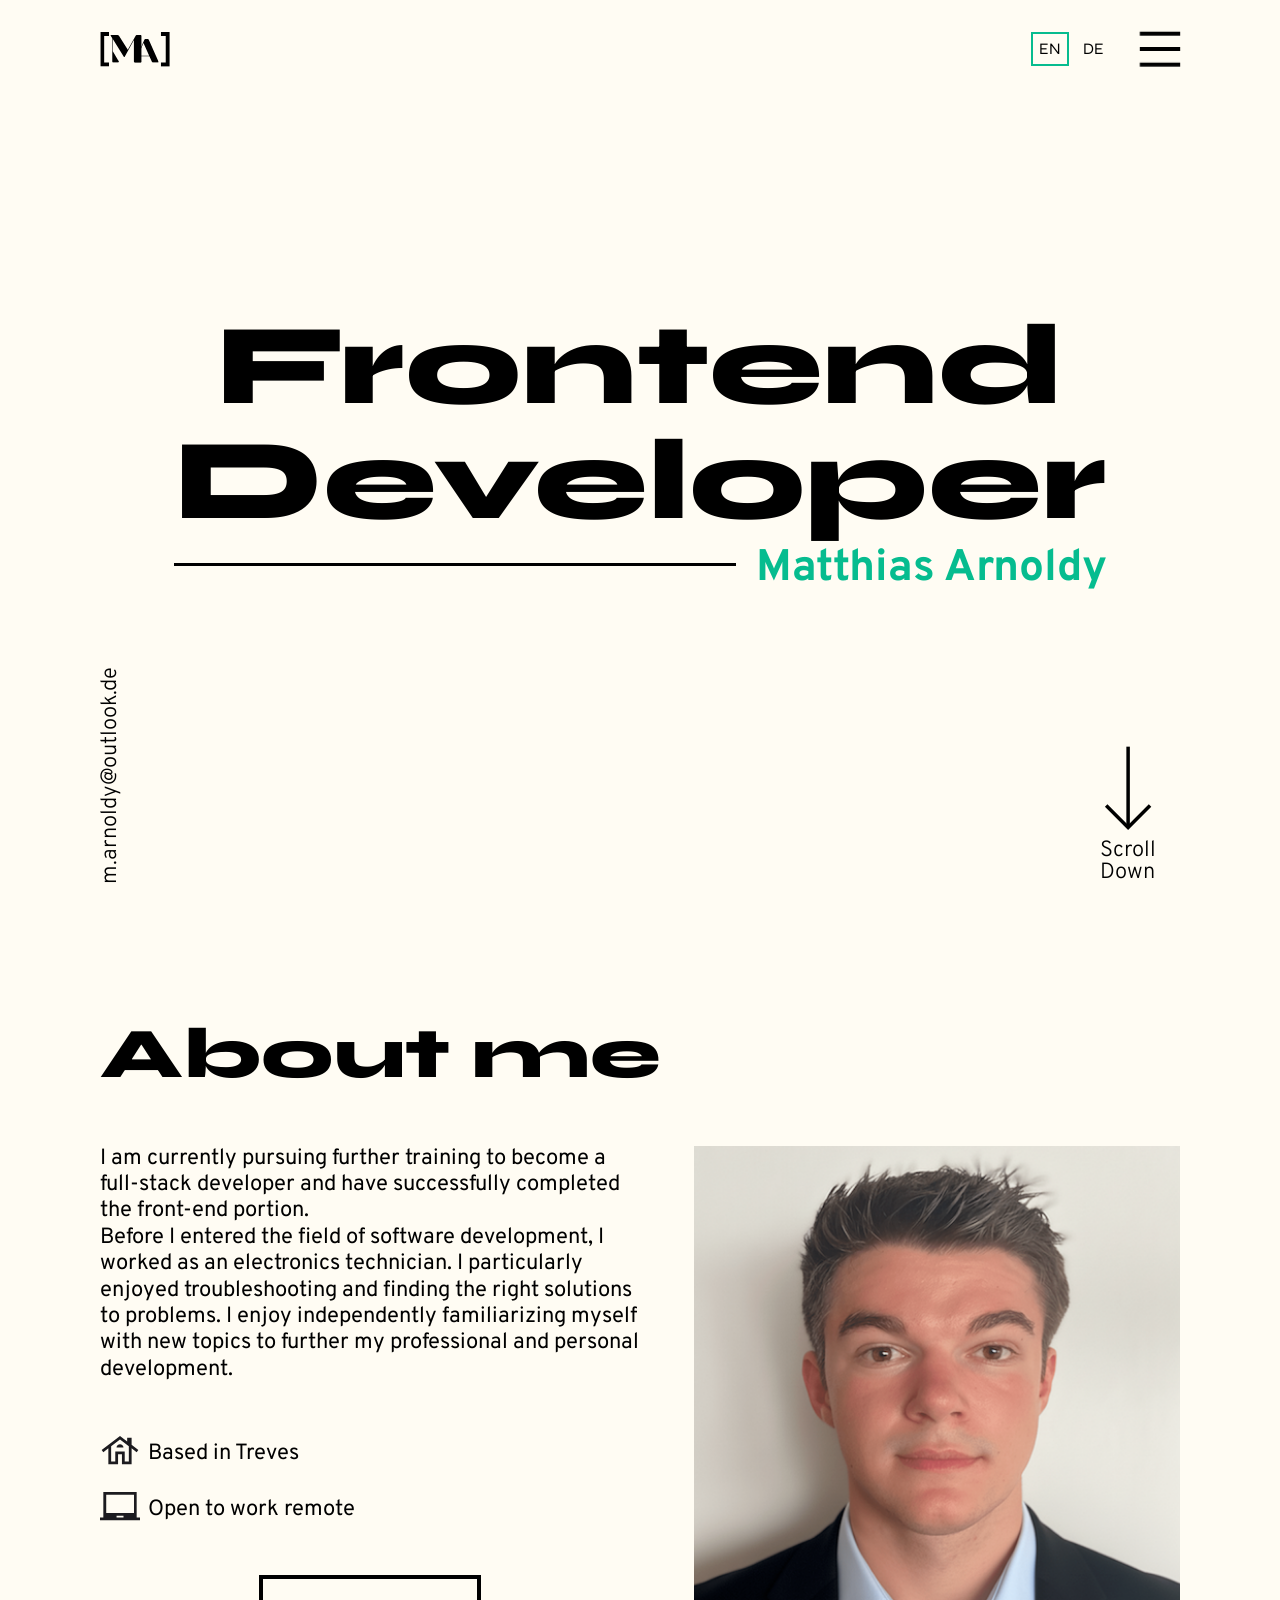
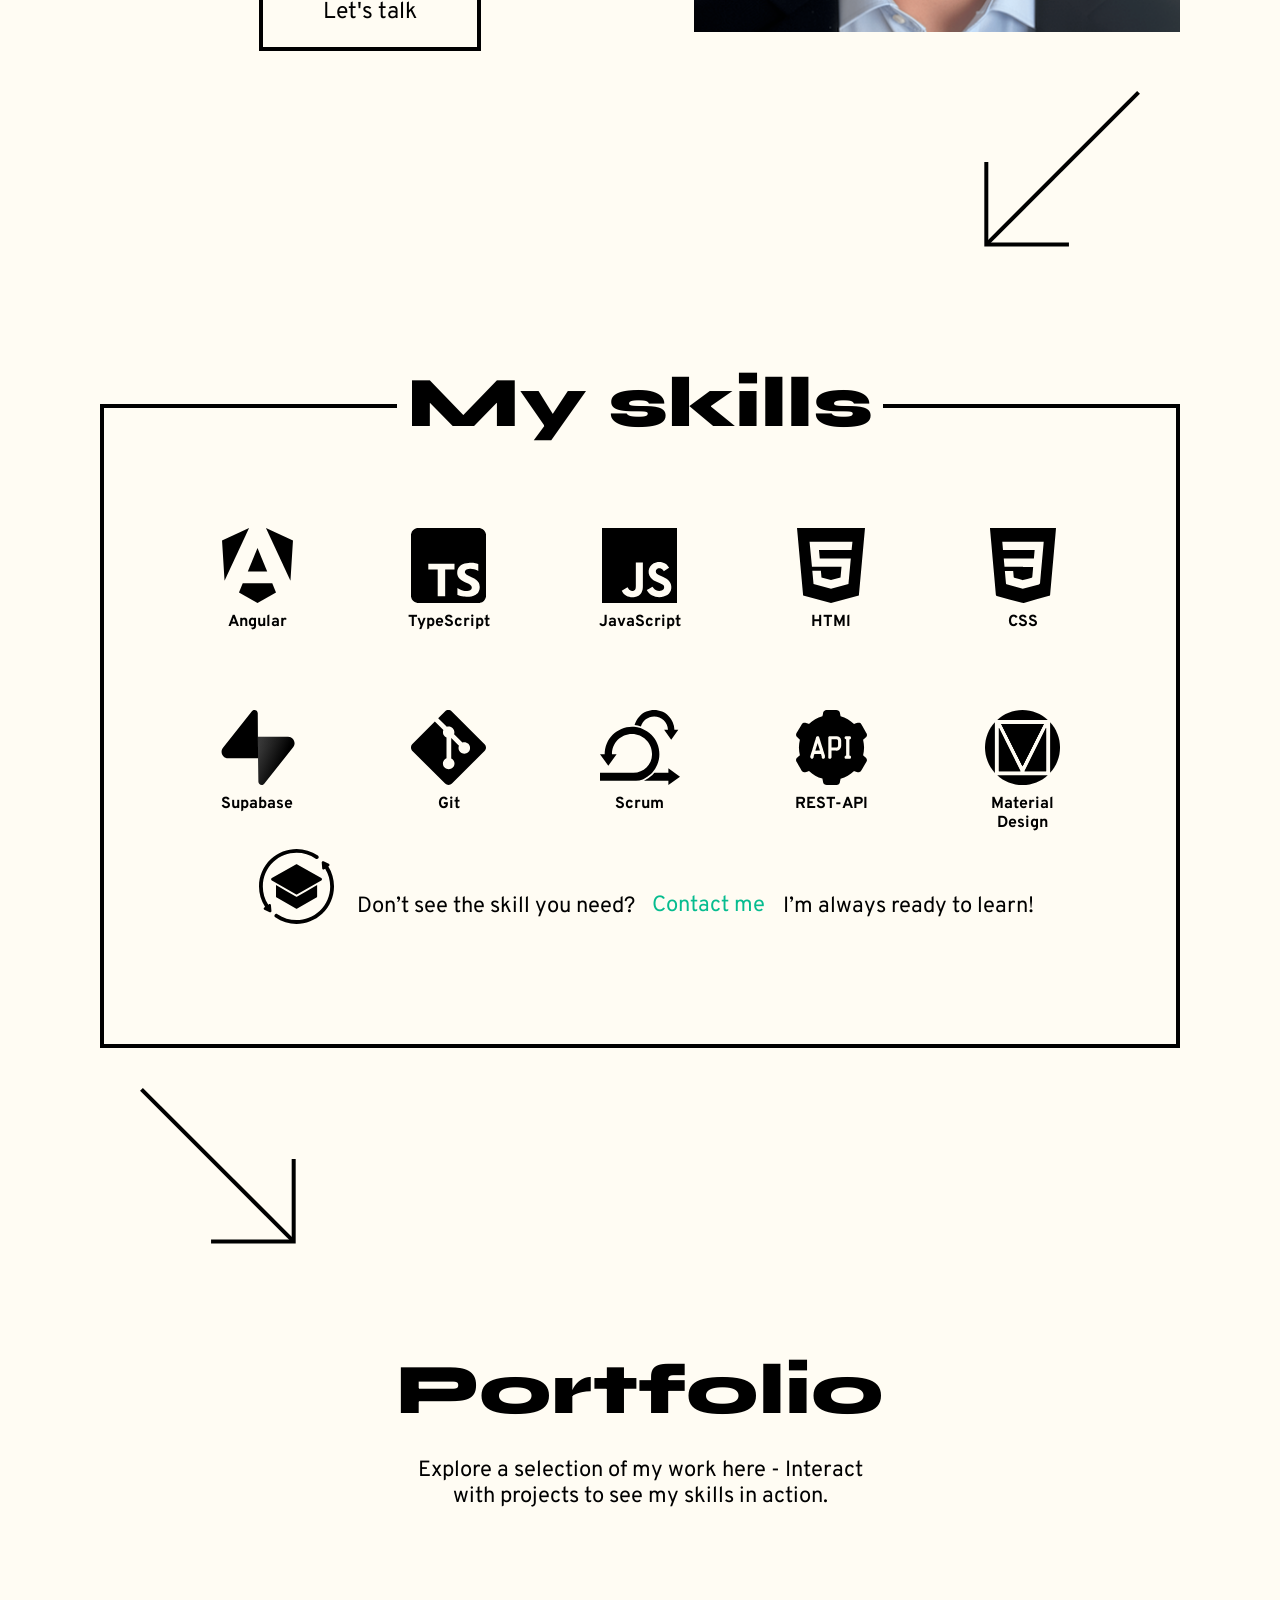
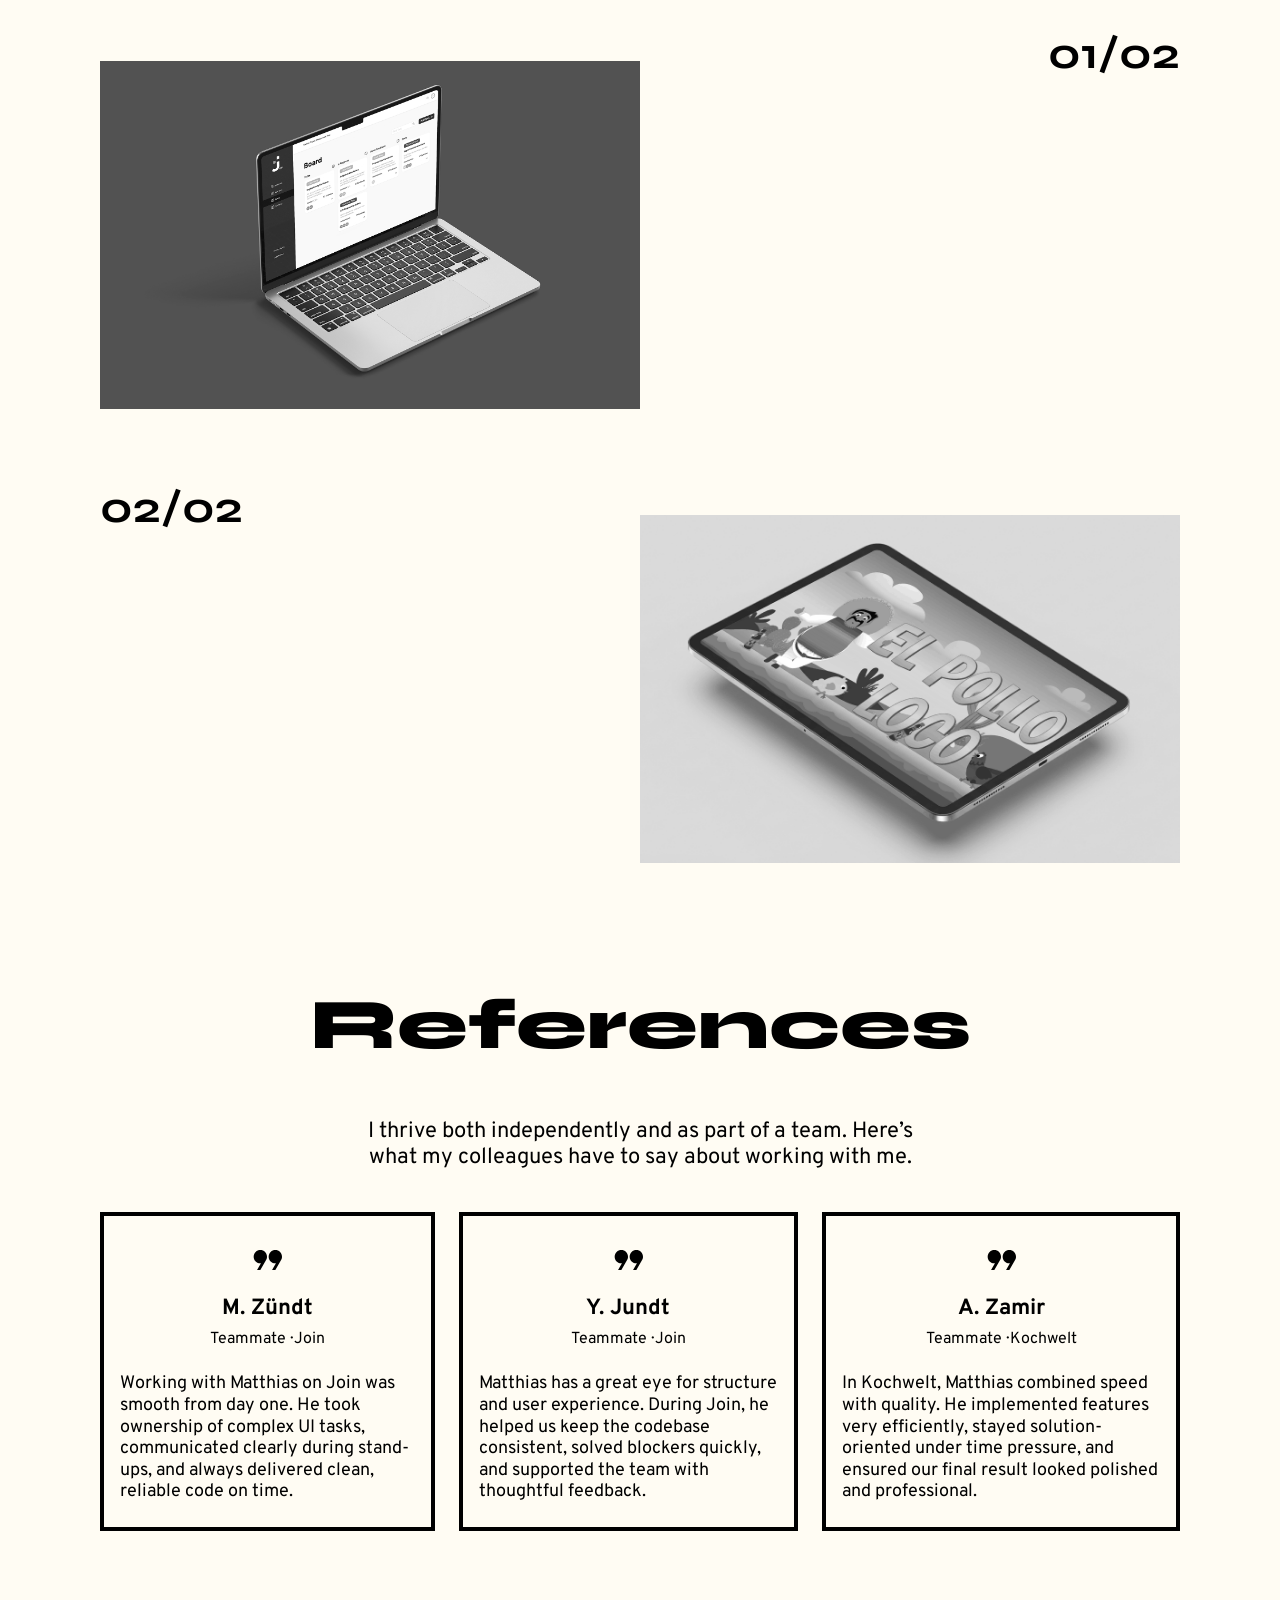
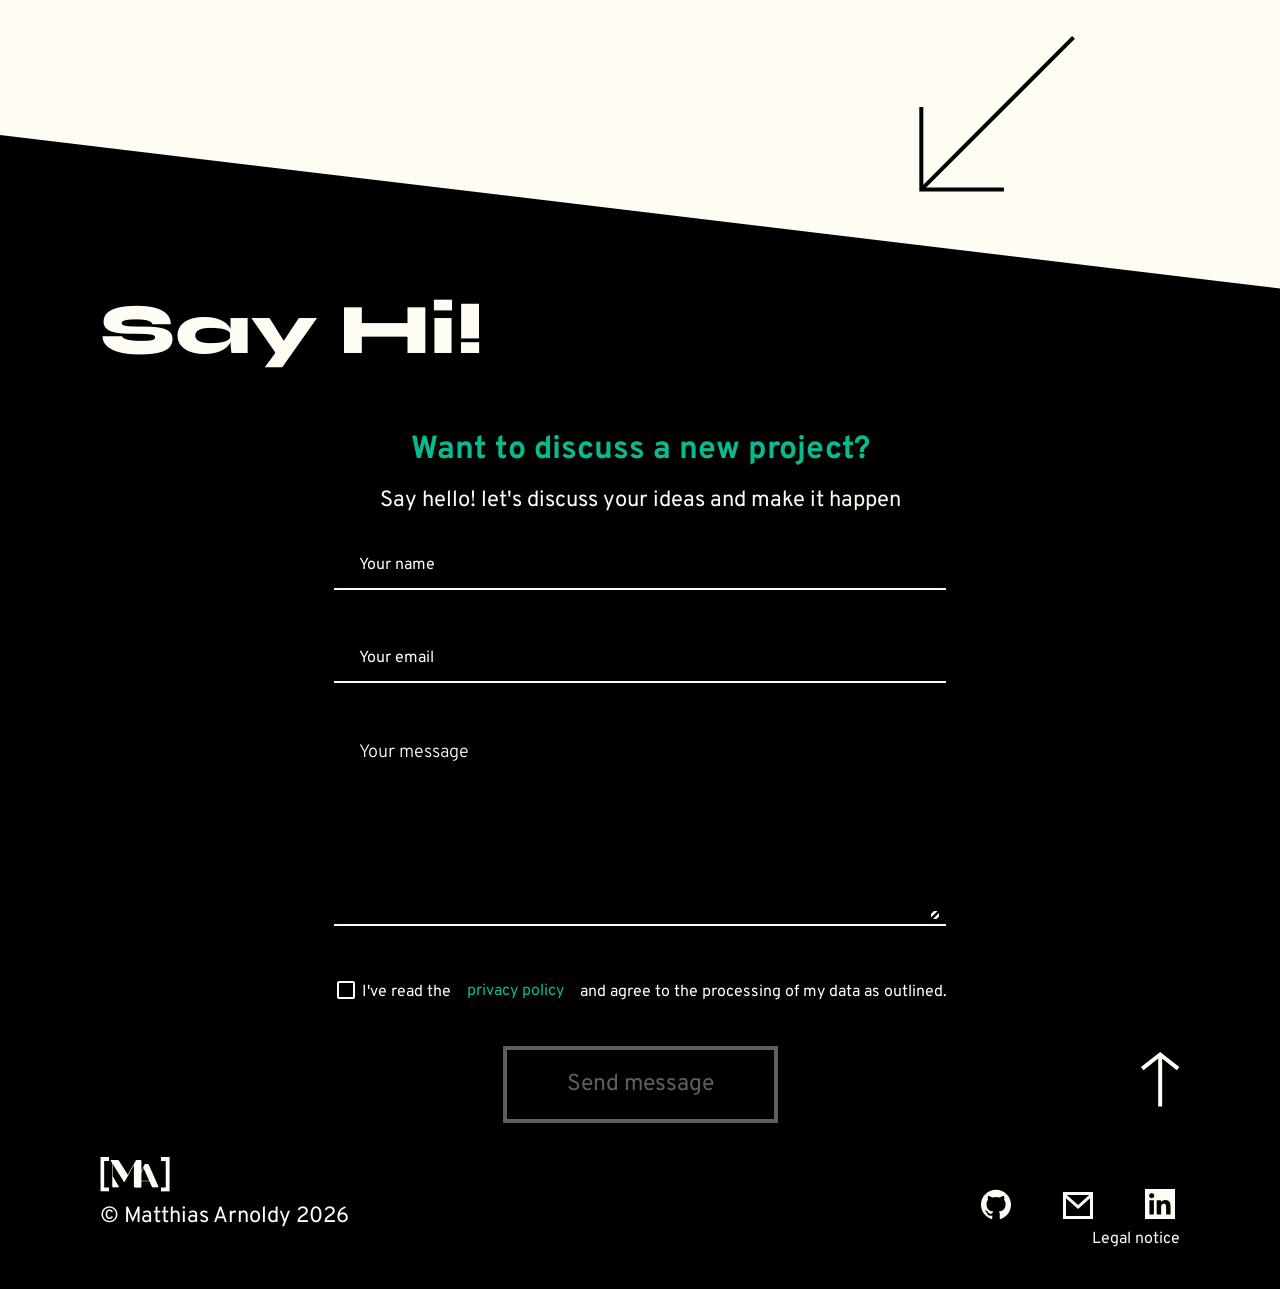
==== commit 0a606685: "feat: update hosting provider details and adjust styles for contact and footer dialogs" ====
--- a/index.html
+++ b/index.html
@@ -10,12 +10,19 @@
     <link rel="icon" href="./assets/icons/initialLight.svg" media="(prefers-color-scheme: dark)" type="image/svg+xml">
 
     <script src="./scripts/translations.js" defer></script>
+    <script src="./scripts/contactState.js" defer></script>
+    <script src="./scripts/contactForm.js" defer></script>
     <script src="./scripts/script.js" defer></script>
 
     <link rel="stylesheet" href="./styles/animation.css">
     <link rel="stylesheet" href="./styles/default.css">
+    <link rel="stylesheet" href="./styles/header-intro-sections.css">
+    <link rel="stylesheet" href="./styles/showcase-sections.css">
+    <link rel="stylesheet" href="./styles/footer-dialog.css">
+    <link rel="stylesheet" href="./styles/contact.css">
     <link rel="stylesheet" href="./style.css">
     <link rel="stylesheet" href="./styles/responsive.css">
+    <link rel="stylesheet" href="./styles/responsive-mobile.css">
 </head>
 
 <body id="page-top" onload="init()">
@@ -225,7 +232,7 @@
                                     GitHub
                                 </span>
                             </a>
-                            <a href="https://github.com/matthiasarnoldy/Join" target="_blank" rel="noopener noreferrer" class="button" aria-label="Open Join live demo (opens in a new tab)" data-i18n-aria-label="portfolio.join.links.live">
+                            <a href="https://www.join.matthias-arnoldy.de" target="_blank" rel="noopener noreferrer" class="button" aria-label="Open Join live demo (opens in a new tab)" data-i18n-aria-label="portfolio.join.links.live">
                                 <span class="default__text default__text--23 default__text--400" data-i18n="portfolio.buttons.live">
                                     Live
                                 </span>
@@ -256,7 +263,7 @@
                                     GitHub
                                 </span>
                             </a>
-                            <a href="https://github.com/matthiasarnoldy/El-Pollo-Loco" target="_blank" rel="noopener noreferrer" class="button" aria-label="Open El Pollo Loco live demo (opens in a new tab)" data-i18n-aria-label="portfolio.elPollo.links.live">
+                            <a href="https://www.el-pollo-loco.matthias-arnoldy.de" target="_blank" rel="noopener noreferrer" class="button" aria-label="Open El Pollo Loco live demo (opens in a new tab)" data-i18n-aria-label="portfolio.elPollo.links.live">
                                 <span class="default__text default__text--23 default__text--400" data-i18n="portfolio.buttons.live">
                                     Live
                                 </span>
@@ -282,7 +289,7 @@
                         </svg>
                         <div class="references__box--name">
                             <p class="default__text default__text--22constante default__text--700">
-                                S. Urwald
+                                M. Zündt
                             </p>
                             <p class="default__text default__text--16 default__text--400" data-i18n="references.first.role">
                                 Teammate · Join
--- a/styles/header-intro-sections.css
+++ b/styles/header-intro-sections.css
@@ -0,0 +1,388 @@
+.navbar {
+    position: fixed;
+    top: 0;
+    left: 0;
+    width: 100%;
+    z-index: 1000;
+}
+
+.header__inner {
+    width: 100%;
+    max-width: 1440px;
+    margin: 0 auto;
+    padding: 30px 100px;
+    display: flex;
+    justify-content: space-between;
+    align-items: center;
+}
+
+nav {
+    display: flex;
+    justify-content: space-between;
+    align-items: center;
+    gap: 28px;
+}
+
+.logo {
+    width: 70px;
+}
+
+.burgermenu__button {
+    all: unset;
+    display: flex;
+    justify-content: center;
+    align-items: center;
+    cursor: pointer;
+}
+
+.burgermenu__button:focus-visible {
+    outline: 3px solid var(--color-highlight);
+    outline-offset: 4px;
+}
+
+.burgermenu__button:hover {
+    padding: 0;
+}
+
+.burgermenu__button:active {
+    padding: 0;
+    background-color: transparent;
+}
+
+.burgermenu {
+    width: 40px;
+    overflow: visible;
+    cursor: pointer;
+}
+
+.burgermenu__line {
+    transform-box: fill-box;
+    transform-origin: center;
+}
+
+.burgermenu__button .burgermenu__line--top {
+    animation: burgerTopOut 220ms ease-out both;
+}
+
+.burgermenu__button.is-open .burgermenu__line--top {
+    animation: burgerTopIn 220ms ease-out both;
+}
+
+.burgermenu__button .burgermenu__line--middle {
+    animation: burgerMiddleOut 220ms ease-out both;
+}
+
+.burgermenu__button.is-open .burgermenu__line--middle {
+    animation: burgerMiddleIn 220ms ease-out both;
+}
+
+.burgermenu__button .burgermenu__line--bottom {
+    animation: burgerBottomOut 220ms ease-out both;
+}
+
+.burgermenu__button.is-open .burgermenu__line--bottom {
+    animation: burgerBottomIn 220ms ease-out both;
+}
+
+.language__toogle {
+    border: 0;
+    margin: 0;
+    padding: 0;
+    min-inline-size: auto;
+    display: flex;
+    gap: 6px;
+}
+
+.language__toogle--dialog {
+    display: none;
+}
+
+.language__box {
+    padding: 3px 6px;
+    display: flex;
+    justify-content: center;
+    align-items: flex-end;
+    flex-direction: column;
+    border: 2px solid transparent;
+    cursor: pointer;
+    transition: all 100ms ease-in-out;
+}
+
+.language__box.active,
+.language__box:has(.language__radio:checked) {
+    border: 2px solid var(--color-highlight);
+    cursor: default;
+}
+
+.language__box:has(.language__radio:focus-visible) {
+    outline: 2px solid var(--color-highlight);
+    outline-offset: 2px;
+}
+
+.language {
+    margin-top: 2px;
+}
+
+.language__line {
+    width: 18px;
+}
+
+.language__line path {
+    stroke: transparent;
+}
+
+.language__box:hover .language__line path{
+    stroke: var(--color-text);
+}
+
+.language__box.active:hover .language__line path,
+.language__box:has(.language__radio:checked):hover .language__line path{
+    stroke: transparent;
+}
+
+.language__box:active{
+    border: 2px solid var(--color-text);
+}
+
+.language__box.active:active,
+.language__box:has(.language__radio:checked):active{
+    border: 2px solid var(--color-highlight);
+}
+
+.language__box:active .language__line path{
+    stroke: transparent;
+}
+
+main {
+    width: 100%;
+    max-width: 1440px;
+    margin: 0 auto;
+    padding: 0 100px;
+}
+
+.hero {
+    line-height: 1.0;
+    letter-spacing: -2.5%;
+    position: relative;
+    width: 100%;
+    height: 100vh;
+    height: 100dvh;
+    display: flex;
+    justify-content: center;
+    align-items: center;
+    flex-direction: column;
+    gap: 12px;
+}
+
+.hero__content {
+    width: fit-content;
+    display: inline-flex;
+    flex-direction: column;
+}
+
+.hero__headline {
+    text-align: center;
+    display: inline-block;
+}
+
+.hero__headline span {
+    display: block;
+}
+
+.hero__subheader {
+    width: 100%;
+    display: flex;
+    align-items: center;
+    gap: 20px;
+}
+
+.hero__line {
+    min-width: 0;
+    height: 3px;
+    display: block;
+    flex: 1 1 auto;
+}
+
+.hero__subheadline {
+    font-family: "Overpass", Arial, Helvetica, sans-serif;
+    margin-top: 8px;
+    color: var(--color-highlight);
+    flex-shrink: 0;
+}
+
+.hero__mail {
+    left: 0;
+    top: calc(100vh - 16px);
+    color: var(--color-text);
+    transform: translateY(-100%) rotate(180deg);
+    writing-mode: vertical-rl;
+    text-decoration: none;
+}
+
+.hero__scrolldown {
+    bottom: 16px;
+    right: 0;
+    display: flex;
+    justify-content: center;
+    align-items: center;
+    flex-direction: column;
+    overflow: hidden;
+}
+
+.hero__arrow {
+    height: 163px;
+    padding: 10px;
+    overflow: hidden;
+    animation: scrollArrow 2s infinite linear;
+}
+
+.hero__arrow--text {
+    z-index: 10;
+}
+
+.hero__arrow--text span {
+    display: block;
+}
+
+.about {
+    padding: 112px 0 0;
+    display: flex;
+    flex-direction: column;
+    gap: 48px;
+}
+
+.about__profile {
+    display: flex;
+    justify-content: space-between;
+}
+
+.profile__text {
+    width: 50%;
+    display: flex;
+    flex-direction: column;
+    gap: 48px;
+}
+
+.about__profile--attributes {
+    display: flex;
+    justify-content: center;
+    flex-direction: column;
+    gap: 16px;
+}
+
+.about__profile--info {
+    display: flex;
+    align-items: center;
+    gap: 8px;
+}
+
+.about__profile--icon {
+    height: 40px;
+}
+
+.about__profile--infotext {
+    margin-top: 6px;
+}
+
+.about__profile-button--link {
+    width: fit-content;
+    align-self: center;
+}
+
+.about__profile-button {
+    align-self: center;
+}
+
+.profile__img-wrap {
+    position: relative;
+    width: 45%;
+    aspect-ratio: 1/1;
+}
+
+.profile__img-wrap::after {
+    content: "";
+    position: absolute;
+    top: 20px;
+    left: 20px;
+    width: 100%;
+    aspect-ratio: 1/1;
+    border: 4px solid var(--color-text);
+    opacity: 0;
+    pointer-events: none;
+    z-index: 1;
+    transition: all 100ms ease-in-out;
+}
+
+.profile__img-wrap:hover::after {
+    opacity: 1;
+}
+
+.profile__img {
+    width: 100%;
+    aspect-ratio: 1/1;
+    object-fit: cover;
+    object-position: 50% 45%;
+}
+
+.arrow {
+    position: relative;
+    width: 100%;
+    height: 300px;
+    overflow: hidden;
+    z-index: 999;
+}
+
+.arrow__right {
+    display: flex;
+    justify-content: flex-end;
+}
+
+.arrow__right--icon {
+    display: block;
+    overflow: visible;
+}
+
+.arrow__right--head {
+    transform: translate(0, 0);
+}
+
+.arrow__right--shaft {
+    stroke-dasharray: 70 30;
+    transform: translate(0, 0);
+}
+
+.arrow__left {
+    display: flex;
+    justify-content: flex-start;
+}
+
+.arrow__left--icon {
+    display: block;
+    overflow: visible;
+    transform: scaleX(-1);
+}
+
+.arrow__left--head {
+    transform: translate(0, 0);
+}
+
+.arrow__left--shaft {
+    stroke-dasharray: 70 30;
+    transform: translate(0, 0);
+}
+
+.arrow.is-in-view .arrow__right--head {
+    animation: arrowRightHeadSlide 1s ease-out forwards;
+}
+
+.arrow.is-in-view .arrow__right--shaft {
+    animation: arrowRightShaftStretch 1s ease-out forwards;
+}
+
+.arrow.is-in-view .arrow__left--head {
+    animation: arrowLeftHeadSlide 1s ease-out forwards;
+}
+
+.arrow.is-in-view .arrow__left--shaft {
+    animation: arrowLeftShaftStretch 1s ease-out forwards;
+}
--- a/styles/showcase-sections.css
+++ b/styles/showcase-sections.css
@@ -0,0 +1,391 @@
+.skills {
+    position: relative;
+    display: flex;
+    align-items: center;
+    flex-direction: column;
+}
+
+.skills__headline {
+    padding: 10px;
+}
+
+.skills__wrapper {
+    width: 100%;
+    margin: clamp(28px, 2.59vw + 19.71px, 57px) 0 0;
+    padding: 120px 100px;
+    display: flex;
+    align-items: center;
+    flex-direction: column;
+    gap: 16px;
+    border: 4px solid black;
+}
+
+.skills__presentation {
+    display: flex;
+    justify-content: space-evenly;
+    flex-wrap: wrap;
+    gap: 78px 88px;
+}
+
+.skills__box {
+    width: 100px;
+    display: flex;
+    align-items: center;
+    flex-direction: column;
+    flex-shrink: 0;
+    gap: 10px;
+    text-align: center;
+    overflow: hidden;
+}
+
+.skills__box img {
+    transform-origin: center;
+    will-change: transform;
+}
+
+.skills__box--text {
+    transition: color 100ms ease;
+    transition-delay: 1s;
+}
+
+.skills__box:hover .skills__box--text {
+    color: var(--color-highlight);
+    transition-delay: 0s;
+}
+
+.skills__box:hover img {
+    animation: skillsLogoOrbit 0.3s ease-out 1;
+}
+
+.skills__learning {
+    display: flex;
+    align-items: flex-end;
+    gap: 10px;
+}
+
+.skills__learning--button {
+    padding: 5px 10px;
+    display: inline-block;
+    position: relative;
+    vertical-align: middle;
+    white-space: nowrap;
+    text-align: center;
+    color: var(--color-highlight);
+    text-decoration: none;
+    cursor: pointer;
+    transition: all 100ms ease-in-out;
+}
+
+.skills__learning--button::before {
+    content: "";
+    position: absolute;
+    bottom: 3px;
+    left: 50%;
+    width: 50%;
+    height: 2px;
+    background-color: var(--color-highlight);
+    border-radius: 2px;
+    opacity: 0;
+    transform: translateX(-100%);
+    transform-origin: center;
+    transition: all 100ms ease-in;
+}
+
+.skills__learning--button:hover::before {
+    transform: translateX(-10px);
+    opacity: 1;
+}
+
+.skills__learning--button::after {
+    content: attr(data-text);
+    height: 0;
+    display: block;
+    font-weight: 700;
+    visibility: hidden;
+    white-space: nowrap;
+    overflow: hidden;
+    pointer-events: none;
+}
+
+.skills__learning--button:hover {
+    font-weight: 700;
+}
+
+.portfolio {
+    display: flex;
+    align-items: center;
+    flex-direction: column;
+    gap: 116px;
+}
+
+.portfolio__header {
+    width: max-content;
+    display: inline-flex;
+    flex-direction: column;
+    gap: 24px;
+}
+
+.portfolio__headline {
+    text-align: center;
+    width: max-content;
+    align-self: center;
+}
+
+.portfolio__subheadline {
+    width: 0;
+    min-width: 100%;
+}
+
+.portfolio__subheadline p {
+    width: 100%;
+    max-width: 100%;
+    margin: 0;
+    text-align: center;
+    overflow-wrap: break-word;
+}
+
+.portfolio__presentation {
+    width: 100%;
+    display: flex;
+    flex-direction: column;
+    gap: 72px;
+}
+
+.portfolio__wrapper {
+    position: relative;
+    display: flex;
+    justify-content: space-between;
+}
+
+.portfolio__wrapper--left {
+    flex-direction: row;
+}
+
+.portfolio__wrapper--right {
+    flex-direction: row-reverse;
+}
+
+.portfolio__img--wrap {
+    position: relative;
+    width: 50%;
+    padding: 34px 0 0;
+    background-color: var(--color-bg);
+    z-index: 10;
+}
+
+.portfolio__img--wrapLeft::after,
+.portfolio__img--wrapRight::after {
+    content: "";
+    position: absolute;
+    top: 54px;
+    width: 100%;
+    aspect-ratio: 31 / 20;
+    border: 4px solid var(--color-text);
+    opacity: 0;
+    pointer-events: none;
+    z-index: 1;
+    transition: all 100ms ease-in-out;
+}
+
+.portfolio__img--wrapLeft::after {
+    left: 20px;
+}
+
+.portfolio__img--wrapRight::after {
+    right: 20px;
+}
+
+.portfolio__img--wrapLeft::before,
+.portfolio__img--wrapRight::before {
+    content: "";
+    position: absolute;
+    top: calc(12px + 100% / 2);
+    width: 48px;
+    height: 48px;
+    background-image: url('../assets/icons/arrowDownDarkBg.svg');
+    background-size: contain;
+    background-repeat: no-repeat;
+    background-position: center;
+    opacity: 0;
+    pointer-events: none;
+    z-index: 2;
+    transition: opacity 0.3s ease, transform 0.3s ease;
+}
+
+.portfolio__img--wrapLeft::before {
+    right: -26px;
+    transform: translate(50%, -50%) rotate(0deg);
+}
+
+.portfolio__img--wrapRight::before {
+    left: -26px;
+    transform: translate(-50%, -50%) rotate(0deg);
+}
+
+.portfolio__wrapper:hover .portfolio__img--wrapLeft::after,
+.portfolio__wrapper:focus-within .portfolio__img--wrapLeft::after {
+    opacity: 1;
+}
+
+.portfolio__wrapper:hover .portfolio__img--wrapRight::after,
+.portfolio__wrapper:focus-within .portfolio__img--wrapRight::after {
+    opacity: 1;
+}
+
+.portfolio__wrapper:hover .portfolio__img--wrapLeft::before,
+.portfolio__wrapper:focus-within .portfolio__img--wrapLeft::before {
+    opacity: 1;
+    transform: translate(50%, -50%) rotate(-135deg) scale(1.56);
+}
+
+.portfolio__wrapper:hover .portfolio__img--wrapRight::before,
+.portfolio__wrapper:focus-within .portfolio__img--wrapRight::before {
+    opacity: 1;
+    transform: translate(-50%, -50%) rotate(135deg) scale(1.56);
+}
+
+.portfolio__wrapper:hover .portfolio__img--wrap,
+.portfolio__wrapper:focus-within .portfolio__img--wrap {
+    opacity: 1;
+}
+
+.portfolio__img {
+    display: block;
+    width: 100%;
+    aspect-ratio: 31 / 20;
+    filter: grayscale(100%);
+    object-fit: cover;
+    object-position: center;
+    transition: all 300ms ease-in-out;
+}
+
+.portfolio__wrapper:hover .portfolio__img,
+.portfolio__wrapper:focus-within .portfolio__img {
+    filter: grayscale(0);
+}
+
+.portfolio__details {
+    width: 43%;
+    padding: 24px 0 0;
+    display: flex;
+    justify-content: center;
+    flex-direction: column;
+    gap: 35px;
+    z-index: 0;
+    transition: transform 0.15s ease-out;
+}
+
+.portfolio__wrapper:nth-child(even) .portfolio__description {
+    text-align: right;
+}
+
+.portfolio__details--left {
+    transform: translateX(-130%);
+}
+
+.portfolio__details--right {
+    transform: translateX(130%);
+}
+
+.portfolio__wrapper:hover .portfolio__details--left,
+.portfolio__wrapper:hover .portfolio__details--right,
+.portfolio__wrapper:focus-within .portfolio__details--left,
+.portfolio__wrapper:focus-within .portfolio__details--right {
+    transform: translateX(0);
+}
+
+.portfolio__description {
+    padding: 56px 0 0;
+    display: flex;
+    justify-content: center;
+    flex-direction: column;
+    gap: 15px;
+}
+
+.portfolio__description--text {
+    color: var(--color-highlight);
+}
+
+.portfolio__links {
+    display: flex;
+    justify-content: space-between;
+    align-items: center;
+}
+
+.portfolio__number--left {
+    font-family: "Syne", Arial, Helvetica, sans-serif;
+    position: absolute;
+    top: 0;
+    right: 0;
+    z-index: 100;
+}
+
+.portfolio__number--right {
+    font-family: "Syne", Arial, Helvetica, sans-serif;
+    position: absolute;
+    top: 0;
+    left: 0;
+    z-index: 100;
+}
+
+.references {
+    padding: 120px 0 0;
+    display: flex;
+    align-items: center;
+    flex-direction: column;
+    gap: 40px;
+}
+
+.references__headline {
+    padding: 0 0 10px;
+}
+
+.references__text {
+    max-width: 1080px;
+    text-align: center;
+    text-wrap: balance;
+}
+
+.references__wrapper {
+    width: 100%;
+    display: flex;
+    justify-content: center;
+    gap: 24px;
+}
+
+.references__box {
+    max-width: 400px;
+    padding: 24px 16px;
+    display: flex;
+    align-items: center;
+    flex-direction: column;
+    gap: 24px;
+    border: 4px solid var(--color-text);
+    transition: all 100ms ease-in-out;
+}
+
+.references__box--iconpath {
+    transition: all 100ms ease-in-out;
+}
+
+.references__box:hover {
+    border: 4px solid var(--color-highlight);
+}
+
+.references__box:hover .references__box--iconpath {
+    fill: var(--color-highlight);
+}
+
+.references__box--quote {
+    display: flex;
+    align-items: center;
+    flex-direction: column;
+    gap: 16px;
+}
+
+.references__box--name {
+    display: flex;
+    align-items: center;
+    flex-direction: column;
+    gap: 8px;
+}
--- a/styles/footer-dialog.css
+++ b/styles/footer-dialog.css
@@ -0,0 +1,285 @@
+footer {
+    width: 100%;
+    position: relative;
+    display: flex;
+    justify-content: space-between;
+    align-items: center;
+}
+
+.footer__initial {
+    width: 70px;
+}
+
+.footer__copyright {
+    display: flex;
+    flex-direction: column;
+    gap: 12px;
+}
+
+.footer__copyright.footer__copyright--dialog {
+    align-self: flex-start;
+}
+
+.footer__mail {
+    color: var(--color-bg);
+    display: none;
+}
+
+.footer__quicklinks {
+    display: flex;
+    gap: 42px;
+}
+
+.footer__quicklinks.footer__quicklinks--dialog {
+    align-self: flex-end;
+}
+
+.footer__icon-wrap {
+    width: 40px;
+    height: 50px;
+    display: flex;
+    align-items: flex-end;
+    cursor: pointer;
+}
+
+.footer__icon {
+    display: block;
+    width: 40px;
+    height: 40px;
+    transition: transform 100ms ease-in-out;
+}
+
+.footer__icon-wrap:hover .footer__icon {
+    transform: translateY(-10px);
+}
+
+.footer__arrow-link {
+    right: 0;
+    bottom: 119px;
+}
+
+.footer__arrow {
+    color: var(--color-bg);
+    overflow: visible;
+    cursor: pointer;
+}
+
+.footer__arrow--head {
+    stroke-dasharray: 52 52;
+    stroke-dashoffset: 0;
+    transform-box: fill-box;
+    transform-origin: center;
+    transition: transform 500ms ease-in-out;
+}
+
+.footer__arrow--shaft {
+    stroke-dasharray: 52 200;
+    stroke-dashoffset: 0;
+    transition: stroke-dasharray 500ms ease-in-out;
+}
+
+.footer__arrow:hover .footer__arrow--head {
+    transform: translateY(-24px);
+}
+
+.footer__arrow:hover .footer__arrow--shaft {
+    stroke-dasharray: 76 200;
+}
+
+.footer__legalnotice {
+    width: 100%;
+    display: flex;
+    justify-content: flex-end;
+    color: var(--color-bg);
+}
+
+.footer__legalnotice--text {
+    display: inline-block;
+    position: relative;
+    vertical-align: middle;
+    color: var(--color-bg);
+    text-decoration: none;
+    cursor: pointer;
+    transition: all 100ms ease-in-out;
+}
+
+.footer__legalnotice--text::before {
+    content: "";
+    position: absolute;
+    bottom: 0;
+    left: 50%;
+    width: 50%;
+    height: 2px;
+    background-color: var(--color-highlight);
+    border-radius: 2px;
+    opacity: 0;
+    transform: translateX(-100%);
+    transform-origin: center;
+    transition: all 100ms ease-in;
+}
+
+.footer__legalnotice--text:hover::before {
+    transform: translateX(0);
+    opacity: 1;
+}
+
+.footer__legalnotice--text::after {
+    content: attr(data-text);
+    height: 0;
+    display: block;
+    font-weight: 700;
+    visibility: hidden;
+    white-space: nowrap;
+    overflow: hidden;
+    pointer-events: none;
+}
+
+.footer__legalnotice--text:hover {
+    font-weight: 700;
+}
+
+.burger-dialog {
+    inset: 0;
+    width: 100%;
+    height: 100vh;
+    height: 100dvh;
+    max-width: none;
+    max-height: none;
+    margin: 0;
+    padding: 0;
+    overflow-x: hidden;
+    overflow-y: scroll;
+    -webkit-overflow-scrolling: touch;
+    background-color: var(--color-bg);
+    align-items: stretch;
+    flex-direction: column;
+    border: none;
+}
+
+.burger-dialog:not([open]) {
+    display: none;
+}
+
+.burger-dialog[open] {
+    display: flex;
+}
+
+.burger-dialog .navbar {
+    position: sticky;
+    top: 0;
+    left: 0;
+    z-index: 1001;
+    flex-shrink: 0;
+}
+
+.burger-dialog[open] .burger-dialog__content {
+    animation: dialogContentIn 500ms ease-out both;
+}
+
+.burger-dialog[open] .contact {
+    animation: dialogFooterIn 500ms ease-out both;
+}
+
+.burger-dialog.is-closing .burger-dialog__content {
+    animation: dialogContentOut 500ms ease-in both;
+}
+
+.burger-dialog.is-closing .contact {
+    animation: dialogFooterOut 500ms ease-in both;
+}
+
+.burger-dialog__content {
+    width: 100%;
+    display: flex;
+    justify-content: flex-start;
+    align-items: center;
+    flex-direction: column;
+    flex: 1 0 auto;
+    min-height: 0;
+    gap: 35px;
+    z-index: 999;
+}
+
+.burger-dialog .contact {
+    margin-top: 0;
+    margin-top: auto;
+    flex: 0 0 auto;
+    flex-shrink: 0;
+}
+
+.burger-dialog .dialog__panel-shell {
+    flex-shrink: 0;
+}
+
+.dialog__quicklink {
+    position: relative;
+    padding: 25px 29px;
+    line-height: 1.0;
+    color: var(--color-text);
+    border: 4px solid transparent;
+    transition: border-color 120ms ease-in-out;
+}
+
+.dialog__quicklink::after {
+    content: "";
+    position: absolute;
+    right: 0;
+    left: auto;
+    bottom: -4px;
+    height: 4px;
+    width: calc(100% / 2);
+    background-color: var(--color-text);
+    opacity: 0;
+}
+
+.dialog__quicklink--text {
+    display: inline-block;
+    font-family: "Syne", Arial, Helvetica, sans-serif;
+    font-size: clamp(45px, calc(30.43px + 4.55vw), 96px);
+    font-weight: 700;
+    min-width: clamp(244px, calc(165.14px + 24.64vw), 520px);
+    white-space: nowrap;
+    text-align: center;
+    transition: color 180ms ease-in-out;
+}
+
+.dialog__quicklink--icon {
+    position: absolute;
+    left: 0;
+    bottom: 0;
+    transition: opacity 220ms ease-in-out;
+}
+
+.dialog__quicklink:hover .dialog__quicklink--icon,
+.dialog__quicklink:focus-visible .dialog__quicklink--icon {
+    opacity: 0;
+}
+
+.dialog__quicklink:hover::after,
+.dialog__quicklink:focus-visible::after {
+    animation: dialogQuicklinkLineGrowLeft 500ms ease-out forwards;
+}
+
+.dialog__quicklink:active {
+    border-color: var(--color-text);
+}
+
+.dialog__quicklink:active::after {
+    animation: none;
+    opacity: 0;
+}
+
+.dialog__panel-shell {
+    width: 100%;
+    clip-path: polygon(0 0, 100% 12vw, 100% 100%, 0 100%);
+}
+
+.dialog__panel {
+    min-height: 0;
+    background-color: var(--color-text);
+    clip-path: polygon(0 0, 100% 12vw, 100% 100%, 0 100%);
+}
+
+.dialog__content {
+    padding-top: 10vw;
+}
--- a/styles/contact.css
+++ b/styles/contact.css
@@ -0,0 +1,314 @@
+.contact {
+    width: 100%;
+    align-self: stretch;
+    margin-inline: 0;
+    margin-top: -96px;
+    display: flex;
+    align-items: center;
+    flex-direction: column;
+    background-color: var(--color-bg);
+}
+
+.contact__panel-shell {
+    width: 100%;
+    clip-path: polygon(0 0, 100% 12vw, 100% 100%, 0 100%);
+}
+
+.contact__panel {
+    min-height: 0;
+    background-color: var(--color-text);
+    clip-path: polygon(0 0, 100% 12vw, 100% 100%, 0 100%);
+}
+
+.contact__content {
+    width: 100%;
+    max-width: 1440px;
+    margin: -1px auto 0;
+    padding: 12vw 100px 40px;
+    color: var(--color-bg);
+}
+
+.contact__headline {
+    width: fit-content;
+    padding-bottom: 58px;
+}
+
+.contact__formular-container {
+    padding-bottom: 34px;
+    display: flex;
+    align-items: center;
+    flex-direction: column;
+}
+
+.contact__formular--headline {
+    padding-bottom: 18px;
+    color: var(--color-highlight);
+}
+
+.contact__formular--greeting {
+    padding-bottom: 22px;
+}
+
+.contact__formular {
+    width: 100%;
+    max-width: 620px;
+    display: flex;
+    align-items: center;
+    flex-direction: column;
+    gap: 8px;
+}
+
+.contact__input-wrapper {
+    width: 100%;
+    display: flex;
+    flex-direction: column;
+    gap: 8px;
+}
+
+.contact__field {
+    width: 100%;
+    position: relative;
+    border: 4px solid transparent;
+    outline: 0 solid transparent;
+    outline-offset: -4px;
+    box-shadow: inset 0 -2px 0 0 var(--color-bg);
+    transition: outline-color 100ms ease-in-out, outline-width 100ms ease-in-out, box-shadow 100ms ease-in-out;
+}
+
+.contact__input {
+    width: 100%;
+    padding: 15px 25px;
+    display: block;
+    border: none;
+    background: transparent;
+    color: var(--color-bg);
+    outline: none;
+    transition: color 100ms ease-in-out;
+}
+
+.contact__input.is-validated[aria-invalid="true"] {
+    background-image: url("../assets/icons/error.svg");
+    background-repeat: no-repeat;
+    background-size: 25px 25px;
+    background-position: calc(100% - 16px) center;
+    padding-right: 56px;
+}
+
+.contact__input.is-validated[aria-invalid="false"] {
+    background-image: url("../assets/icons/done.svg");
+    background-repeat: no-repeat;
+    background-size: 25px 25px;
+    background-position: calc(100% - 16px) center;
+    padding-right: 56px;
+}
+
+.contact__input--textarea.is-validated[aria-invalid="true"],
+.contact__input--textarea.is-validated[aria-invalid="false"] {
+    background-position: calc(100% - 16px) 16px;
+}
+
+.contact__field::after {
+    content: "";
+    position: absolute;
+    right: 16px;
+    top: 50%;
+    transform: translateY(-50%);
+    width: 25px;
+    height: 25px;
+    opacity: 0;
+    pointer-events: none;
+    background-repeat: no-repeat;
+    background-size: 25px 25px;
+}
+
+.contact__field:has(.contact__input.is-validated[aria-invalid="true"])::after {
+    opacity: 1;
+    background-image: url("../assets/icons/error.svg");
+}
+
+.contact__field:has(.contact__input.is-validated[aria-invalid="false"])::after {
+    opacity: 1;
+    background-image: url("../assets/icons/done.svg");
+}
+
+.contact__field:has(.contact__input--textarea.is-validated[aria-invalid="true"])::after,
+.contact__field:has(.contact__input--textarea.is-validated[aria-invalid="false"])::after {
+    top: 16px;
+    transform: none;
+}
+
+.contact__field:hover {
+    outline: 4px solid var(--color-bg);
+    box-shadow: none;
+}
+
+.contact__field:focus-within,
+.contact__field:has(.contact__input:not(:placeholder-shown)) {
+    outline: 2px solid var(--color-bg);
+    box-shadow: none;
+}
+
+.contact__input::placeholder {
+    color: var(--color-bg);
+    opacity: 1;
+    transition: opacity 100ms ease-in-out;
+}
+
+.contact__field:focus-within .contact__input::placeholder {
+    opacity: 0;
+}
+
+.contact__floating {
+    position: absolute;
+    top: 0;
+    left: 15px;
+    transform: translateY(-50%);
+    padding: 0 6px;
+    background-color: var(--color-text);
+    color: var(--color-bg);
+    opacity: 0;
+    pointer-events: none;
+    transition: opacity 100ms ease-in-out;
+}
+
+.contact__field:focus-within .contact__floating,
+.contact__field .contact__input:not(:placeholder-shown) + .contact__floating {
+    opacity: 1;
+}
+
+.contact__formular-wrapper {
+    width: 100%;
+    display: flex;
+    align-items: center;
+    flex-direction: column;
+    gap: 16px;
+}
+
+.contact__input--textarea {
+    resize: vertical;
+    height: 200px;
+    min-height: 100px;
+    max-height: 400px;
+}
+
+.contact__input--textarea::-webkit-resizer {
+    background: url("../assets/icons/resize.svg") no-repeat right bottom;
+    background-size: 13px 13px;
+    background-position: calc(100% - 7px) calc(100% - 7px);
+}
+
+.contact__sendingprocess {
+    display: flex;
+    align-items: center;
+    flex-direction: column;
+    gap: 12px;
+}
+
+.contact__privacy {
+    display: flex;
+    align-items: center;
+    gap: 4px;
+    color: var(--color-bg);
+}
+
+.contact__privacy--checkbox {
+    appearance: none;
+    width: 24px;
+    height: 24px;
+    background: url("../assets/icons/checkboxDefault.svg") center/24px 24px no-repeat;
+    flex-shrink: 0;
+    cursor: pointer;
+    transition: all 100ms ease-in-out;
+}
+
+.contact__privacy--checkbox:hover,
+.contact__privacy:hover .contact__privacy--checkbox {
+    background-image: url("../assets/icons/checkboxDefaultHover.svg");
+    border-color: var(--color-highlight);
+}
+
+.contact__privacy--checkbox:checked {
+    background-image: url("../assets/icons/checkboxChecked.svg");
+    border-color: var(--color-highlight);
+}
+
+.contact__privacy--checkbox:checked:hover,
+.contact__privacy:hover .contact__privacy--checkbox:checked {
+    background-image: url("../assets/icons/checkboxCheckedHover.svg");
+}
+
+.contact__privacy--text {
+    margin-top: 4px;
+}
+
+.contact__privacy--link {
+    padding: 5px 7px;
+    display: inline-block;
+    vertical-align: middle;
+    white-space: nowrap;
+    text-align: center;
+    color: var(--color-highlight);
+    text-decoration: none;
+    transition: all 100ms ease-in-out;
+}
+
+.contact__privacy--link::after {
+    content: attr(data-text);
+    display: block;
+    font-weight: 700;
+    visibility: hidden;
+    white-space: nowrap;
+    height: 0;
+    overflow: hidden;
+    pointer-events: none;
+}
+
+.contact__privacy--link:hover,
+.contact__privacy:hover .contact__privacy--link {
+    font-weight: 700;
+}
+
+.contact__send {
+    border-color: #bbbbbb;
+    color: #bbbbbb;
+}
+
+.contact__send:active {
+    background-color: #bbbbbb;
+}
+
+.contact__send:active span {
+    color: var(--color-text);
+}
+
+.contact__status-message {
+    position: fixed;
+    left: 50%;
+    bottom: 50%;
+    z-index: 1000;
+    min-width: 260px;
+    max-width: min(90vw, 420px);
+    margin: 0;
+    padding: 16px 28px;
+    border: 4px solid var(--color-text);
+    background-color: var(--color-bg);
+    box-shadow: 0 8px 30px rgba(0, 0, 0, 0.12);
+    opacity: 0;
+    pointer-events: none;
+    text-align: center;
+    transform: translateX(-50%);
+}
+
+.contact__status-message.is-visible {
+    animation: contact-status-toast 5s ease-in-out forwards;
+}
+
+.contact__status-message.is-success {
+    border-color: var(--color-done);
+    color: var(--color-done);
+}
+
+.contact__status-message.is-error {
+    border-color: var(--color-error);
+    color: var(--color-error);
+}
--- a/style.css
+++ b/style.css
@@ -20,854 +20,6 @@
     display: flex;
     align-items: stretch;
     flex-direction: column;
-}
-
-.navbar {
-    position: fixed;
-    top: 0;
-    left: 0;
-    width: 100%;
-    z-index: 1000;
-}
-
-.header__inner {
-    width: 100%;
-    max-width: 1440px;
-    margin: 0 auto;
-    padding: 30px 100px;
-    display: flex;
-    justify-content: space-between;
-    align-items: center;
-}
-
-nav {
-    display: flex;
-    justify-content: space-between;
-    align-items: center;
-    gap: 28px;
-}
-
-.logo {
-    width: 70px;
-}
-
-.burgermenu__button {
-    all: unset;
-    display: flex;
-    justify-content: center;
-    align-items: center;
-    cursor: pointer;
-}
-
-.burgermenu__button:focus-visible {
-    outline: 3px solid var(--color-highlight);
-    outline-offset: 4px;
-}
-
-.burgermenu__button:hover {
-    padding: 0;
-}
-
-.burgermenu__button:active {
-    padding: 0;
-    background-color: transparent;
-}
-
-.burgermenu {
-    width: 40px;
-    overflow: visible;
-    cursor: pointer;
-}
-
-.burgermenu__line {
-    transform-box: fill-box;
-    transform-origin: center;
-}
-
-.burgermenu__button .burgermenu__line--top {
-    animation: burgerTopOut 220ms ease-out both;
-}
-
-.burgermenu__button.is-open .burgermenu__line--top {
-    animation: burgerTopIn 220ms ease-out both;
-}
-
-.burgermenu__button .burgermenu__line--middle {
-    animation: burgerMiddleOut 220ms ease-out both;
-}
-
-.burgermenu__button.is-open .burgermenu__line--middle {
-    animation: burgerMiddleIn 220ms ease-out both;
-}
-
-.burgermenu__button .burgermenu__line--bottom {
-    animation: burgerBottomOut 220ms ease-out both;
-}
-
-.burgermenu__button.is-open .burgermenu__line--bottom {
-    animation: burgerBottomIn 220ms ease-out both;
-}
-
-.language__toogle {
-    border: 0;
-    margin: 0;
-    padding: 0;
-    min-inline-size: auto;
-    display: flex;
-    gap: 6px;
-}
-
-.language__toogle--dialog {
-    display: none;
-}
-
-.language__box {
-    padding: 3px 6px;
-    display: flex;
-    justify-content: center;
-    align-items: flex-end;
-    flex-direction: column;
-    border: 2px solid transparent;
-    cursor: pointer;
-    transition: all 100ms ease-in-out;
-}
-
-.language__box.active,
-.language__box:has(.language__radio:checked) {
-    border: 2px solid var(--color-highlight);
-    cursor: default;
-}
-
-.language__box:has(.language__radio:focus-visible) {
-    outline: 2px solid var(--color-highlight);
-    outline-offset: 2px;
-}
-
-.language {
-    margin-top: 2px;
-}
-
-.language__line {
-    width: 18px;
-}
-
-.language__line path {
-    stroke: transparent;
-}
-
-.language__box:hover .language__line path{
-    stroke: var(--color-text);
-}
-
-.language__box.active:hover .language__line path,
-.language__box:has(.language__radio:checked):hover .language__line path{
-    stroke: transparent;
-}
-
-.language__box:active{
-    border: 2px solid var(--color-text);
-}
-
-.language__box.active:active,
-.language__box:has(.language__radio:checked):active{
-    border: 2px solid var(--color-highlight);
-}
-
-.language__box:active .language__line path{
-    stroke: transparent;
-}
-
-main {
-    width: 100%;
-    max-width: 1440px;
-    margin: 0 auto;
-    padding: 0 100px;
-}
-
-.hero {
-    line-height: 1.0;
-    letter-spacing: -2.5%;
-    position: relative;
-    width: 100%;
-    height: 100vh;
-    height: 100dvh;
-    display: flex;
-    justify-content: center;
-    align-items: center;
-    flex-direction: column;
-    gap: 12px;
-}
-
-.hero__content {
-    width: fit-content;
-    display: inline-flex;
-    flex-direction: column;
-}
-
-.hero__headline {
-    text-align: center;
-    display: inline-block;
-}
-
-.hero__headline span {
-    display: block;
-}
-
-.hero__subheader {
-    width: 100%;
-    display: flex;
-    align-items: center;
-    gap: 20px;
-}
-
-.hero__line {
-    min-width: 0;
-    height: 3px;
-    display: block;
-    flex: 1 1 auto;
-}
-
-.hero__subheadline {
-    font-family: "Overpass", Arial, Helvetica, sans-serif;
-    margin-top: 8px;
-    color: var(--color-highlight);
-    flex-shrink: 0;
-}
-
-.hero__mail {
-    left: 0;
-    top: calc(100vh - 16px);
-    color: var(--color-text);
-    transform: translateY(-100%) rotate(180deg);
-    writing-mode: vertical-rl;
-    text-decoration: none;
-}
-
-.hero__scrolldown {
-    bottom: 16px;
-    right: 0;
-    display: flex;
-    justify-content: center;
-    align-items: center;
-    flex-direction: column;
-    overflow: hidden;
-}
-
-.hero__arrow {
-    height: 163px;
-    padding: 10px;
-    overflow: hidden;
-    animation: scrollArrow 2s infinite linear;
-}
-
-.hero__arrow--text {
-    z-index: 10;
-}
-
-.hero__arrow--text span {
-    display: block;
-}
-
-.about {
-    padding: 112px 0 0;
-    display: flex;
-    flex-direction: column;
-    gap: 48px;
-}
-
-.about__profile {
-    display: flex;
-    justify-content: space-between;
-}
-
-.profile__text {
-    width: 50%;
-    display: flex;
-    flex-direction: column;
-    gap: 48px;
-}
-
-.about__profile--attributes {
-    display: flex;
-    justify-content: center;
-    flex-direction: column;
-    gap: 16px;
-}
-
-.about__profile--info {
-    display: flex;
-    align-items: center;
-    gap: 8px;
-}
-
-.about__profile--icon {
-    height: 40px;
-}
-
-.about__profile--infotext {
-    margin-top: 6px;
-}
-
-.about__profile-button--link {
-    width: fit-content;
-    align-self: center;
-}
-
-.about__profile-button {
-    align-self: center;
-}
-
-.profile__img-wrap {
-    position: relative;
-    width: 45%;
-    aspect-ratio: 1/1;
-}
-
-.profile__img-wrap::after {
-    content: "";
-    position: absolute;
-    top: 20px;
-    left: 20px;
-    width: 100%;
-    aspect-ratio: 1/1;
-    border: 4px solid var(--color-text);
-    opacity: 0;
-    pointer-events: none;
-    z-index: 1;
-    transition: all 100ms ease-in-out;
-}
-
-.profile__img-wrap:hover::after {
-    opacity: 1;
-}
-
-.profile__img {
-    width: 100%;
-    aspect-ratio: 1/1;
-    object-fit: cover;
-    object-position: 50% 45%;
-}
-
-.arrow {
-    position: relative;
-    width: 100%;
-    height: 300px;
-    overflow: hidden;
-    z-index: 999;
-}
-
-.arrow__right {
-    display: flex;
-    justify-content: flex-end;
-}
-
-.arrow__right--icon {
-    display: block;
-    overflow: visible;
-}
-
-.arrow__right--head {
-    transform: translate(0, 0);
-}
-
-.arrow__right--shaft {
-    stroke-dasharray: 70 30;
-    transform: translate(0, 0);
-}
-
-.arrow__left {
-    display: flex;
-    justify-content: flex-start;
-}
-
-.arrow__left--icon {
-    display: block;
-    overflow: visible;
-    transform: scaleX(-1);
-}
-
-.arrow__left--head {
-    transform: translate(0, 0);
-}
-
-.arrow__left--shaft {
-    stroke-dasharray: 70 30;
-    transform: translate(0, 0);
-}
-
-.arrow.is-in-view .arrow__right--head {
-    animation: arrowRightHeadSlide 1s ease-out forwards;
-}
-
-.arrow.is-in-view .arrow__right--shaft {
-    animation: arrowRightShaftStretch 1s ease-out forwards;
-}
-
-.arrow.is-in-view .arrow__left--head {
-    animation: arrowLeftHeadSlide 1s ease-out forwards;
-}
-
-.arrow.is-in-view .arrow__left--shaft {
-    animation: arrowLeftShaftStretch 1s ease-out forwards;
-}
-
-.skills {
-    position: relative;
-    display: flex;
-    align-items: center;
-    flex-direction: column;
-}
-
-.skills__headline {
-    padding: 10px;
-}
-
-.skills__wrapper {
-    width: 100%;
-    margin: clamp(28px, 2.59vw + 19.71px, 57px) 0 0;
-    padding: 120px 100px;
-    display: flex;
-    align-items: center;
-    flex-direction: column;
-    gap: 16px;
-    border: 4px solid black;
-}
-
-.skills__presentation {
-    display: flex;
-    justify-content: space-evenly;
-    flex-wrap: wrap;
-    gap: 78px 88px;
-}
-
-.skills__box {
-    width: 100px;
-    display: flex;
-    align-items: center;
-    flex-direction: column;
-    flex-shrink: 0;
-    gap: 10px;
-    text-align: center;
-    overflow: hidden;
-}
-
-.skills__box img {
-    transform-origin: center;
-    will-change: transform;
-}
-
-.skills__box--text {
-    transition: color 100ms ease;
-    transition-delay: 1s;
-}
-
-.skills__box:hover .skills__box--text {
-    color: var(--color-highlight);
-    transition-delay: 0s;
-}
-
-.skills__box:hover img {
-    animation: skillsLogoOrbit 0.3s ease-out 1;
-}
-
-.skills__learning {
-    display: flex;
-    align-items: flex-end;
-    gap: 10px;
-}
-
-.skills__learning--button {
-    padding: 5px 10px;
-    display: inline-block;
-    position: relative;
-    vertical-align: middle;
-    white-space: nowrap;
-    text-align: center;
-    color: var(--color-highlight);
-    text-decoration: none;
-    cursor: pointer;
-    transition: all 100ms ease-in-out;
-}
-
-.skills__learning--button::before {
-    content: "";
-    position: absolute;
-    bottom: 3px;
-    left: 50%;
-    width: 50%;
-    height: 2px;
-    background-color: var(--color-highlight);
-    border-radius: 2px;
-    opacity: 0;
-    transform: translateX(-100%);
-    transform-origin: center;
-    transition: all 100ms ease-in;
-}
-
-.skills__learning--button:hover::before {
-    transform: translateX(-10px);
-    opacity: 1;
-}
-
-.skills__learning--button::after {
-    content: attr(data-text);
-    height: 0;
-    display: block;
-    font-weight: 700;
-    visibility: hidden;
-    white-space: nowrap;
-    overflow: hidden;
-    pointer-events: none;
-}
-
-.skills__learning--button:hover {
-    font-weight: 700;
-}
-
-.portfolio {
-    display: flex;
-    align-items: center;
-    flex-direction: column;
-    gap: 116px;
-}
-
-.portfolio__header {
-    width: max-content;
-    display: inline-flex;
-    flex-direction: column;
-    gap: 24px;
-}
-
-.portfolio__headline {
-    text-align: center;
-    width: max-content;
-    align-self: center;
-}
-
-.portfolio__subheadline {
-    width: 0;
-    min-width: 100%;
-}
-
-.portfolio__subheadline p {
-    width: 100%;
-    max-width: 100%;
-    margin: 0;
-    text-align: center;
-    overflow-wrap: break-word;
-}
-
-.portfolio__presentation {
-    width: 100%;
-    display: flex;
-    flex-direction: column;
-    gap: 72px;
-}
-
-.portfolio__wrapper {
-    position: relative;
-    display: flex;
-    justify-content: space-between;
-}
-
-.portfolio__wrapper--left {
-    flex-direction: row;
-}
-
-.portfolio__wrapper--right {
-    flex-direction: row-reverse;
-}
-
-.portfolio__img--wrap {
-    position: relative;
-    width: 50%;
-    padding: 34px 0 0;
-    background-color: var(--color-bg);
-    z-index: 10;
-}
-
-.portfolio__img--wrapLeft::after,
-.portfolio__img--wrapRight::after {
-    content: "";
-    position: absolute;
-    top: 54px;
-    width: 100%;
-    aspect-ratio: 31 / 20;
-    border: 4px solid var(--color-text);
-    opacity: 0;
-    pointer-events: none;
-    z-index: 1;
-    transition: all 100ms ease-in-out;
-}
-
-.portfolio__img--wrapLeft::after {
-    left: 20px;
-}
-
-.portfolio__img--wrapRight::after {
-    right: 20px;
-}
-
-.portfolio__img--wrapLeft::before,
-.portfolio__img--wrapRight::before {
-    content: "";
-    position: absolute;
-    top: calc(12px + 100% / 2);
-    width: 48px;
-    height: 48px;
-    background-image: url('./assets/icons/arrowDownDarkBg.svg');
-    background-size: contain;
-    background-repeat: no-repeat;
-    background-position: center;
-    opacity: 0;
-    pointer-events: none;
-    z-index: 2;
-    transition: opacity 0.3s ease, transform 0.3s ease;
-}
-
-.portfolio__img--wrapLeft::before {
-    right: -26px;
-    transform: translate(50%, -50%) rotate(0deg);
-}
-
-.portfolio__img--wrapRight::before {
-    left: -26px;
-    transform: translate(-50%, -50%) rotate(0deg);
-}
-
-.portfolio__wrapper:hover .portfolio__img--wrapLeft::after,
-.portfolio__wrapper:focus-within .portfolio__img--wrapLeft::after {
-    opacity: 1;
-}
-
-.portfolio__wrapper:hover .portfolio__img--wrapRight::after,
-.portfolio__wrapper:focus-within .portfolio__img--wrapRight::after {
-    opacity: 1;
-}
-
-.portfolio__wrapper:hover .portfolio__img--wrapLeft::before,
-.portfolio__wrapper:focus-within .portfolio__img--wrapLeft::before {
-    opacity: 1;
-    transform: translate(50%, -50%) rotate(-135deg) scale(1.56);
-}
-
-.portfolio__wrapper:hover .portfolio__img--wrapRight::before,
-.portfolio__wrapper:focus-within .portfolio__img--wrapRight::before {
-    opacity: 1;
-    transform: translate(-50%, -50%) rotate(135deg) scale(1.56);
-}
-
-.portfolio__wrapper:hover .portfolio__img--wrap,
-.portfolio__wrapper:focus-within .portfolio__img--wrap {
-    opacity: 1;
-}
-
-.portfolio__img {
-    display: block;
-    width: 100%;
-    aspect-ratio: 31 / 20;
-    filter: grayscale(100%);
-    object-fit: cover;
-    object-position: center;
-    transition: all 300ms ease-in-out;
-}
-
-.portfolio__wrapper:hover .portfolio__img,
-.portfolio__wrapper:focus-within .portfolio__img {
-    filter: grayscale(0);
-}
-
-.portfolio__details {
-    width: 43%;
-    padding: 24px 0 0;
-    display: flex;
-    justify-content: center;
-    flex-direction: column;
-    gap: 35px;
-    z-index: 0;
-    transition: transform 0.15s ease-out;
-}
-
-.portfolio__wrapper:nth-child(even) .portfolio__description {
-    text-align: right;
-}
-
-.portfolio__details--left {
-    transform: translateX(-130%);
-}
-
-.portfolio__details--right {
-    transform: translateX(130%);
-}
-
-.portfolio__wrapper:hover .portfolio__details--left,
-.portfolio__wrapper:hover .portfolio__details--right,
-.portfolio__wrapper:focus-within .portfolio__details--left,
-.portfolio__wrapper:focus-within .portfolio__details--right {
-    transform: translateX(0);
-}
-
-.portfolio__description {
-    padding: 56px 0 0;
-    display: flex;
-    justify-content: center;
-    flex-direction: column;
-    gap: 15px;
-}
-
-.portfolio__description--text {
-    color: var(--color-highlight);
-}
-
-.portfolio__links {
-    display: flex;
-    justify-content: space-between;
-    align-items: center;
-}
-
-.portfolio__number--left {
-    font-family: "Syne", Arial, Helvetica, sans-serif;
-    position: absolute;
-    top: 0;
-    right: 0;
-    z-index: 100;
-}
-
-.portfolio__number--right {
-    font-family: "Syne", Arial, Helvetica, sans-serif;
-    position: absolute;
-    top: 0;
-    left: 0;
-    z-index: 100;
-}
-
-.references {
-    padding: 120px 0 0;
-    display: flex;
-    align-items: center;
-    flex-direction: column;
-    gap: 40px;
-}
-
-.references__headline {
-    padding: 0 0 10px;
-}
-
-.references__text {
-    max-width: 1080px;
-    text-align: center;
-    text-wrap: balance;
-}
-
-.references__wrapper {
-    width: 100%;
-    display: flex;
-    justify-content: center;
-    gap: 24px;
-}
-
-.references__box {
-    max-width: 400px;
-    padding: 24px 16px;
-    display: flex;
-    align-items: center;
-    flex-direction: column;
-    gap: 24px;
-    border: 4px solid var(--color-text);
-    transition: all 100ms ease-in-out;
-}
-
-.references__box--iconpath {
-    transition: all 100ms ease-in-out;
-}
-
-.references__box:hover {
-    border: 4px solid var(--color-highlight);
-}
-
-.references__box:hover .references__box--iconpath {
-    fill: var(--color-highlight);
-}
-
-.references__box--quote {
-    display: flex;
-    align-items: center;
-    flex-direction: column;
-    gap: 16px;
-}
-
-.references__box--name {
-    display: flex;
-    align-items: center;
-    flex-direction: column;
-    gap: 8px;
-}
-
-.contact {
-    width: 100%;
-    align-self: stretch;
-    margin-inline: 0;
-    margin-top: -96px;
-    display: flex;
-    align-items: center;
-    flex-direction: column;
-    background-color: var(--color-bg);
-}
-
-.contact__panel-shell {
-    width: 100%;
-    clip-path: polygon(0 0, 100% 12vw, 100% 100%, 0 100%);
-}
-
-.contact__panel {
-    min-height: 0;
-    background-color: var(--color-text);
-    clip-path: polygon(0 0, 100% 12vw, 100% 100%, 0 100%);
-}
-
-.contact__content {
-    width: 100%;
-    max-width: 1440px;
-    margin: 0 auto;
-    padding: 12vw 100px 40px;
-    color: var(--color-bg);
-}
-
-.contact__headline {
-    width: fit-content;
-    padding-bottom: 58px;
-}
-
-.contact__formular-container {
-    padding-bottom: 34px;
-    display: flex;
-    align-items: center;
-    flex-direction: column;
-}
-
-.contact__formular--headline {
-    padding-bottom: 18px;
-    color: var(--color-highlight);
-}
-
-.contact__formular--greeting {
-    padding-bottom: 22px;
-}
-
-.contact__formular {
-    width: 100%;
-    max-width: 620px;
-    display: flex;
-    align-items: center;
-    flex-direction: column;
-    gap: 8px;
-}
-
-.contact__input-wrapper {
-    width: 100%;
-    display: flex;
-    flex-direction: column;
-    gap: 8px;
 }
 
 .sr-only {
@@ -904,538 +56,4 @@
     text-decoration: none;
     box-shadow: 0 2px 8px rgba(0, 0, 0, 0.08);
     z-index: 2000;
-}
-
-.contact__field {
-    width: 100%;
-    position: relative;
-    border: 4px solid transparent;
-    outline: 0 solid transparent;
-    outline-offset: -4px;
-    box-shadow: inset 0 -2px 0 0 var(--color-bg);
-    transition: outline-color 100ms ease-in-out, outline-width 100ms ease-in-out, box-shadow 100ms ease-in-out;
-}
-
-.contact__input {
-    width: 100%;
-    padding: 15px 25px;
-    display: block;
-    border: none;
-    background: transparent;
-    color: var(--color-bg);
-    outline: none;
-    transition: color 100ms ease-in-out;
-}
-
-.contact__input.is-validated[aria-invalid="true"] {
-    background-image: url("./assets/icons/error.svg");
-    background-repeat: no-repeat;
-    background-size: 25px 25px;
-    background-position: calc(100% - 16px) center;
-    padding-right: 56px;
-}
-
-.contact__input.is-validated[aria-invalid="false"] {
-    background-image: url("./assets/icons/done.svg");
-    background-repeat: no-repeat;
-    background-size: 25px 25px;
-    background-position: calc(100% - 16px) center;
-    padding-right: 56px;
-}
-
-.contact__input--textarea.is-validated[aria-invalid="true"],
-.contact__input--textarea.is-validated[aria-invalid="false"] {
-    background-position: calc(100% - 16px) 16px;
-}
-
-.contact__field::after {
-    content: "";
-    position: absolute;
-    right: 16px;
-    top: 50%;
-    transform: translateY(-50%);
-    width: 25px;
-    height: 25px;
-    opacity: 0;
-    pointer-events: none;
-    background-repeat: no-repeat;
-    background-size: 25px 25px;
-}
-
-.contact__field:has(.contact__input.is-validated[aria-invalid="true"])::after {
-    opacity: 1;
-    background-image: url("./assets/icons/error.svg");
-}
-
-.contact__field:has(.contact__input.is-validated[aria-invalid="false"])::after {
-    opacity: 1;
-    background-image: url("./assets/icons/done.svg");
-}
-
-.contact__field:has(.contact__input--textarea.is-validated[aria-invalid="true"])::after,
-.contact__field:has(.contact__input--textarea.is-validated[aria-invalid="false"])::after {
-    top: 16px;
-    transform: none;
-}
-
-.contact__field:hover {
-    outline: 4px solid var(--color-bg);
-    box-shadow: none;
-}
-
-.contact__field:focus-within,
-.contact__field:has(.contact__input:not(:placeholder-shown)) {
-    outline: 2px solid var(--color-bg);
-    box-shadow: none;
-}
-
-.contact__input::placeholder {
-    color: var(--color-bg);
-    opacity: 1;
-    transition: opacity 100ms ease-in-out;
-}
-
-.contact__field:focus-within .contact__input::placeholder {
-    opacity: 0;
-}
-
-.contact__floating {
-    position: absolute;
-    top: 0;
-    left: 15px;
-    transform: translateY(-50%);
-    padding: 0 6px;
-    background-color: var(--color-text);
-    color: var(--color-bg);
-    opacity: 0;
-    pointer-events: none;
-    transition: opacity 100ms ease-in-out;
-}
-
-.contact__field:focus-within .contact__floating,
-.contact__field .contact__input:not(:placeholder-shown) + .contact__floating {
-    opacity: 1;
-}
-
-.contact__formular-wrapper {
-    width: 100%;
-    display: flex;
-    align-items: center;
-    flex-direction: column;
-    gap: 16px;
-}
-
-.contact__input--textarea {
-    resize: vertical;
-    height: 200px;
-    min-height: 100px;
-    max-height: 400px;
-}
-
-.contact__input--textarea::-webkit-resizer {
-    background: url("./assets/icons/resize.svg") no-repeat right bottom;
-    background-size: 13px 13px;
-    background-position: calc(100% - 7px) calc(100% - 7px);
-}
-
-.contact__sendingprocess {
-    display: flex;
-    align-items: center;
-    flex-direction: column;
-    gap: 12px;
-}
-
-.contact__privacy {
-    display: flex;
-    align-items: center;
-    gap: 4px;
-    color: var(--color-bg);
-}
-
-.contact__privacy--checkbox {
-    appearance: none;
-    width: 24px;
-    height: 24px;
-    background: url("./assets/icons/checkboxDefault.svg") center/24px 24px no-repeat;
-    flex-shrink: 0;
-    cursor: pointer;
-    transition: all 100ms ease-in-out;
-}
-
-.contact__privacy--checkbox:hover,
-.contact__privacy:hover .contact__privacy--checkbox {
-    background-image: url("./assets/icons/checkboxDefaultHover.svg");
-    border-color: var(--color-highlight);
-}
-
-.contact__privacy--checkbox:checked {
-    background-image: url("./assets/icons/checkboxChecked.svg");
-    border-color: var(--color-highlight);
-}
-
-.contact__privacy--checkbox:checked:hover,
-.contact__privacy:hover .contact__privacy--checkbox:checked {
-    background-image: url("./assets/icons/checkboxCheckedHover.svg");
-}
-
-.contact__privacy--text {
-    margin-top: 4px;
-}
-
-.contact__privacy--link {
-    padding: 5px 7px;
-    display: inline-block;
-    vertical-align: middle;
-    white-space: nowrap;
-    text-align: center;
-    color: var(--color-highlight);
-    text-decoration: none;
-    transition: all 100ms ease-in-out;
-}
-
-.contact__privacy--link::after {
-    content: attr(data-text);
-    display: block;
-    font-weight: 700;
-    visibility: hidden;
-    white-space: nowrap;
-    height: 0;
-    overflow: hidden;
-    pointer-events: none;
-}
-
-.contact__privacy--link:hover,
-.contact__privacy:hover .contact__privacy--link {
-    font-weight: 700;
-}
-
-.contact__send {
-    border-color: #bbbbbb;
-    color: #bbbbbb;
-}
-
-.contact__send:active {
-    background-color: #bbbbbb;
-}
-
-.contact__send:active span {
-    color: var(--color-text);
-}
-
-.contact__status-message {
-    position: fixed;
-    left: 50%;
-    bottom: 50%;
-    z-index: 1000;
-    min-width: 260px;
-    max-width: min(90vw, 420px);
-    margin: 0;
-    padding: 16px 28px;
-    border: 4px solid var(--color-text);
-    background-color: var(--color-bg);
-    box-shadow: 0 8px 30px rgba(0, 0, 0, 0.12);
-    opacity: 0;
-    pointer-events: none;
-    text-align: center;
-    transform: translateX(-50%);
-}
-
-.contact__status-message.is-visible {
-    animation: contact-status-toast 5s ease-in-out forwards;
-}
-
-.contact__status-message.is-success {
-    border-color: var(--color-done);
-    color: var(--color-done);
-}
-
-.contact__status-message.is-error {
-    border-color: var(--color-error);
-    color: var(--color-error);
-}
-
-footer {
-    width: 100%;
-    position: relative;
-    display: flex;
-    justify-content: space-between;
-    align-items: center;
-}
-
-.footer__initial {
-    width: 70px;
-}
-
-.footer__copyright {
-    display: flex;
-    flex-direction: column;
-    gap: 12px;
-}
-
-.footer__copyright.footer__copyright--dialog {
-    align-self: flex-start;
-}
-
-.footer__mail {
-    color: var(--color-bg);
-    display: none;
-}
-
-.footer__quicklinks {
-    display: flex;
-    gap: 42px;
-}
-
-.footer__quicklinks.footer__quicklinks--dialog {
-    align-self: flex-end;
-}
-
-.footer__icon-wrap {
-    width: 40px;
-    height: 50px;
-    display: flex;
-    align-items: flex-end;
-    cursor: pointer;
-}
-
-.footer__icon {
-    display: block;
-    width: 40px;
-    height: 40px;
-    transition: transform 100ms ease-in-out;
-}
-
-.footer__icon-wrap:hover .footer__icon {
-    transform: translateY(-10px);
-}
-
-.footer__arrow-link {
-    right: 0;
-    bottom: 119px;
-}
-
-.footer__arrow {
-    color: var(--color-bg);
-    overflow: visible;
-    cursor: pointer;
-}
-
-.footer__arrow--head {
-    stroke-dasharray: 52 52;
-    stroke-dashoffset: 0;
-    transform-box: fill-box;
-    transform-origin: center;
-    transition: transform 500ms ease-in-out;
-}
-
-.footer__arrow--shaft {
-    stroke-dasharray: 52 200;
-    stroke-dashoffset: 0;
-    transition: stroke-dasharray 500ms ease-in-out;
-}
-
-.footer__arrow:hover .footer__arrow--head {
-    transform: translateY(-24px);
-}
-
-.footer__arrow:hover .footer__arrow--shaft {
-    stroke-dasharray: 76 200;
-}
-
-.footer__legalnotice {
-    width: 100%;
-    display: flex;
-    justify-content: flex-end;
-    color: var(--color-bg);
-}
-
-.footer__legalnotice--text {
-    display: inline-block;
-    position: relative;
-    vertical-align: middle;
-    color: var(--color-bg);
-    text-decoration: none;
-    cursor: pointer;
-    transition: all 100ms ease-in-out;
-}
-
-.footer__legalnotice--text::before {
-    content: "";
-    position: absolute;
-    bottom: 0;
-    left: 50%;
-    width: 50%;
-    height: 2px;
-    background-color: var(--color-highlight);
-    border-radius: 2px;
-    opacity: 0;
-    transform: translateX(-100%);
-    transform-origin: center;
-    transition: all 100ms ease-in;
-}
-
-.footer__legalnotice--text:hover::before {
-    transform: translateX(0);
-    opacity: 1;
-}
-
-.footer__legalnotice--text::after {
-    content: attr(data-text);
-    height: 0;
-    display: block;
-    font-weight: 700;
-    visibility: hidden;
-    white-space: nowrap;
-    overflow: hidden;
-    pointer-events: none;
-}
-
-.footer__legalnotice--text:hover {
-    font-weight: 700;
-}
-
-.burger-dialog {
-    inset: 0;
-    width: 100%;
-    height: 100vh;
-    height: 100dvh;
-    max-width: none;
-    max-height: none;
-    margin: 0;
-    padding: 0;
-    overflow-x: hidden;
-    overflow-y: scroll;
-    -webkit-overflow-scrolling: touch;
-    background-color: var(--color-bg);
-    align-items: stretch;
-    flex-direction: column;
-    border: none;
-}
-
-.burger-dialog:not([open]) {
-    display: none;
-}
-
-.burger-dialog[open] {
-    display: flex;
-}
-
-.burger-dialog .navbar {
-    position: sticky;
-    top: 0;
-    left: 0;
-    z-index: 1001;
-    flex-shrink: 0;
-}
-
-.burger-dialog[open] .burger-dialog__content {
-    animation: dialogContentIn 500ms ease-out both;
-}
-
-.burger-dialog[open] .contact {
-    animation: dialogFooterIn 500ms ease-out both;
-}
-
-.burger-dialog.is-closing .burger-dialog__content {
-    animation: dialogContentOut 500ms ease-in both;
-}
-
-.burger-dialog.is-closing .contact {
-    animation: dialogFooterOut 500ms ease-in both;
-}
-
-.burger-dialog__content {
-    width: 100%;
-    display: flex;
-    justify-content: flex-start;
-    align-items: center;
-    flex-direction: column;
-    flex: 1 0 auto;
-    min-height: 0;
-    gap: 35px;
-    z-index: 999;
-}
-
-.burger-dialog .contact {
-    margin-top: 0;
-    margin-top: auto;
-    flex: 0 0 auto;
-    flex-shrink: 0;
-}
-
-.burger-dialog .dialog__panel-shell {
-    flex-shrink: 0;
-}
-
-.dialog__quicklink {
-    position: relative;
-    padding: 25px 29px;
-    line-height: 1.0;
-    color: var(--color-text);
-    border: 4px solid transparent;
-    transition: border-color 120ms ease-in-out;
-}
-
-.dialog__quicklink::after {
-    content: "";
-    position: absolute;
-    right: 0;
-    left: auto;
-    bottom: 10px;
-    height: 4px;
-    width: calc(100% / 2);
-    background-color: var(--color-text);
-    opacity: 0;
-}
-
-.dialog__quicklink--text {
-    display: inline-block;
-    font-family: "Syne", Arial, Helvetica, sans-serif;
-    font-size: clamp(45px, calc(30.43px + 4.55vw), 96px);
-    font-weight: 700;
-    min-width: clamp(244px, calc(165.14px + 24.64vw), 520px);
-    white-space: nowrap;
-    text-align: center;
-    transition: color 180ms ease-in-out;
-}
-
-.dialog__quicklink--icon {
-    position: absolute;
-    left: 0;
-    bottom: 0;
-    transition: opacity 220ms ease-in-out;
-}
-
-.dialog__quicklink:hover .dialog__quicklink--icon,
-.dialog__quicklink:focus-visible .dialog__quicklink--icon {
-    opacity: 0;
-}
-
-.dialog__quicklink:hover::after,
-.dialog__quicklink:focus-visible::after {
-    animation: dialogQuicklinkLineGrowLeft 500ms ease-out forwards;
-}
-
-.dialog__quicklink:active {
-    border-color: var(--color-text);
-}
-
-.dialog__quicklink:active::after {
-    animation: none;
-    opacity: 0;
-}
-
-.dialog__panel-shell {
-    width: 100%;
-    clip-path: polygon(0 0, 100% 12vw, 100% 100%, 0 100%);
-}
-
-.dialog__panel {
-    min-height: 0;
-    background-color: var(--color-text);
-    clip-path: polygon(0 0, 100% 12vw, 100% 100%, 0 100%);
-}
-
-.dialog__content {
-    padding-top: 10vw;
 }
--- a/styles/responsive.css
+++ b/styles/responsive.css
@@ -147,278 +147,4 @@
     .contact {
         margin-top: -32px;
     }
-}
-
-@media (max-width: 800px) {
-    .default__text--22 {
-        font-size: 20px;
-    }
-
-    .default__text--23response {
-        font-size: 20px;
-    }
-
-    button,
-    .button {
-        padding: 20px 40px;
-    }
-
-    button:hover,
-    .button:hover {
-        padding: 20px 60px;
-    }
-
-    .header__inner {
-        padding: 30px 48px;
-    }
-
-    .language__toogle--header {
-        display: none;
-    }
-
-    .dialog__quicklink {
-        padding: 12px 20px;
-    }
-
-    .dialog__quicklink--icon {
-        height: 25px;
-    }
-
-    .language__toogle--dialog {
-        display: flex;
-    }
-
-    .hero__subheader {
-        gap: 8px;
-    }
-
-    .hero__scrolldown {
-        right: -25px;
-    }
-
-    main {
-        padding: 0 48px;
-    }
-
-    .about {
-        padding: 32px 0 0;
-    }
-
-    .about__profile--icon {
-        height: 32px;
-    }
-
-    .arrow {
-        height: 250px;
-    }
-
-    .arrow__right--icon {
-        height: 167px;
-    }
-
-    .arrow__left--icon {
-        height: 167px;
-    }
-
-    .skills__box {
-        width: 85px;
-    }
-
-    .skills__box img {
-        height: 60px;
-    }
-
-    .portfolio {
-        gap: 64px;
-    }
-
-    .portfolio__header {
-        width: 100%;
-        gap: 32px;
-    }
-
-    .references {
-        padding: 32px 0 0;
-        gap: 32px;
-    }
-
-    .references__wrapper {
-        padding-top: 8px;
-    }
-
-    .contact__content {
-        padding: 12vw 48px 40px;
-    }
-
-    .contact__formular-wrapper {
-        gap: 12px;
-    }
-
-    footer {
-        flex-direction: column-reverse;
-        gap: 26px;
-    }
-
-    footer.footer__dialog {
-        flex-direction: column;
-        gap: 40px;
-    }
-
-    .footer__copyright {
-        align-items: center;
-        gap: 26px;
-    }
-
-    .footer__copyright--dialog {
-        align-items: flex-start;
-    }
-
-    .footer__copyright--text {
-        display: none;
-    }
-
-    .footer__mail {
-        display: block;
-    }
-
-    .footer__arrow-link {
-        bottom: -45px;
-    }
-
-    .footer__legalnotice {
-        padding-top: 26px;
-        justify-content: center;
-    }
-}
-
-@media (max-width: 700px) {
-    .portfolio__img--wrap {
-        width: calc(100% - 24px);
-        padding: 56px 0 0;
-    }
-
-    .portfolio__details {
-        width: calc(100% - 24px);
-    }
-}
-
-@media (max-width: 620px) {
-    .header__inner {
-        padding: 30px 25px;
-    }
-
-    main {
-        padding: 0 25px;
-    }
-
-    .about__headline {
-        text-align: center;
-    }
-
-    .profile__img-wrap {
-        width: 100%;
-    }
-
-    .profile__img-wrap::after {
-        top: 14px;
-        left: 14px;
-    }
-
-    .portfolio__img--wrapLeft::before,
-    .portfolio__img--wrapRight::before {
-        top: calc(20px + 100%);
-        width: 24px;
-        height: 24px;
-    }
-
-    .portfolio__img--wrapLeft::before {
-        right: calc(50% - 24px);
-    }
-
-    .references__wrapper {
-        flex-wrap: nowrap;
-        flex-direction: column;
-    }
-
-    .references__box {
-        width: auto;
-        max-width: 100%;
-    }
-
-    .contact__content {
-        padding: 12vw 25px 40px;
-    }
-
-    .contact__headline {
-        padding-bottom: 40px;
-    }
-
-    .contact__formular--headline, .contact__formular--greeting {
-        text-align: center;
-    }
-
-    .dialog__panel-shell {
-        clip-path: polygon(0 0, 100% 6vw, 100% 100%, 0 100%);
-    }
-
-    .dialog__panel {
-        clip-path: polygon(0 0, 100% 6vw, 100% 100%, 0 100%);
-    }
-}
-
-@media (max-width: 520px) {
-    .hero__subheadline {
-        margin-top: 4px;
-    }
-
-    .skills__presentation {
-        gap: 25px;
-    }
-
-    .references__box {
-        min-height: 300px;
-        flex: 0 0 auto;
-    }
-
-    .footer__arrow-link {
-        display: none;
-    }
-}
-
-@media (max-width: 430px) {
-    .portfolio__links {
-        align-items: center;
-        flex-direction: column;
-        gap: 16px;
-    }
-
-    .portfolio__links a {
-        display: flex;
-        justify-content: center;
-    }
-
-    .portfolio__links a span {
-        min-width: 80px;
-        text-align: center;
-    }
-}
-
-@media (max-width: 390px) {
-    h2 {
-        font-size: 32px;
-    }
-
-    .skills__wrapper {
-        padding: 48px 8px;
-    }
-
-    .skills__learning {
-        align-items: center;
-        flex-direction: column-reverse;
-        text-align: center;
-    }
-
-    footer.footer__dialog {
-        gap: 26px;
-    }
 }
--- a/styles/responsive-mobile.css
+++ b/styles/responsive-mobile.css
@@ -0,0 +1,273 @@
+@media (max-width: 800px) {
+    .default__text--22 {
+        font-size: 20px;
+    }
+
+    .default__text--23response {
+        font-size: 20px;
+    }
+
+    button,
+    .button {
+        padding: 20px 40px;
+    }
+
+    button:hover,
+    .button:hover {
+        padding: 20px 60px;
+    }
+
+    .header__inner {
+        padding: 30px 48px;
+    }
+
+    .language__toogle--header {
+        display: none;
+    }
+
+    .dialog__quicklink {
+        padding: 12px 20px;
+    }
+
+    .dialog__quicklink--icon {
+        height: 25px;
+    }
+
+    .language__toogle--dialog {
+        display: flex;
+    }
+
+    .hero__subheader {
+        gap: 8px;
+    }
+
+    .hero__scrolldown {
+        right: -25px;
+    }
+
+    main {
+        padding: 0 48px;
+    }
+
+    .about {
+        padding: 32px 0 0;
+    }
+
+    .about__profile--icon {
+        height: 32px;
+    }
+
+    .arrow {
+        height: 250px;
+    }
+
+    .arrow__right--icon {
+        height: 167px;
+    }
+
+    .arrow__left--icon {
+        height: 167px;
+    }
+
+    .skills__box {
+        width: 85px;
+    }
+
+    .skills__box img {
+        height: 60px;
+    }
+
+    .portfolio {
+        gap: 64px;
+    }
+
+    .portfolio__header {
+        width: 100%;
+        gap: 32px;
+    }
+
+    .references {
+        padding: 32px 0 0;
+        gap: 32px;
+    }
+
+    .references__wrapper {
+        padding-top: 8px;
+    }
+
+    .contact__content {
+        padding: 12vw 48px 40px;
+    }
+
+    .contact__formular-wrapper {
+        gap: 12px;
+    }
+
+    footer {
+        flex-direction: column-reverse;
+        gap: 26px;
+    }
+
+    footer.footer__dialog {
+        flex-direction: column;
+        gap: 40px;
+    }
+
+    .footer__copyright {
+        align-items: center;
+        gap: 26px;
+    }
+
+    .footer__copyright--dialog {
+        align-items: flex-start;
+    }
+
+    .footer__copyright--text {
+        display: none;
+    }
+
+    .footer__mail {
+        display: block;
+    }
+
+    .footer__arrow-link {
+        bottom: -45px;
+    }
+
+    .footer__legalnotice {
+        padding-top: 26px;
+        justify-content: center;
+    }
+}
+
+@media (max-width: 700px) {
+    .portfolio__img--wrap {
+        width: calc(100% - 24px);
+        padding: 56px 0 0;
+    }
+
+    .portfolio__details {
+        width: calc(100% - 24px);
+    }
+}
+
+@media (max-width: 620px) {
+    .header__inner {
+        padding: 30px 25px;
+    }
+
+    main {
+        padding: 0 25px;
+    }
+
+    .about__headline {
+        text-align: center;
+    }
+
+    .profile__img-wrap {
+        width: 100%;
+    }
+
+    .profile__img-wrap::after {
+        top: 14px;
+        left: 14px;
+    }
+
+    .portfolio__img--wrapLeft::before,
+    .portfolio__img--wrapRight::before {
+        top: calc(20px + 100%);
+        width: 24px;
+        height: 24px;
+    }
+
+    .portfolio__img--wrapLeft::before {
+        right: calc(50% - 24px);
+    }
+
+    .references__wrapper {
+        flex-wrap: nowrap;
+        flex-direction: column;
+    }
+
+    .references__box {
+        width: auto;
+        max-width: 100%;
+    }
+
+    .contact__content {
+        padding: 12vw 25px 40px;
+    }
+
+    .contact__headline {
+        padding-bottom: 40px;
+    }
+
+    .contact__formular--headline, .contact__formular--greeting {
+        text-align: center;
+    }
+
+    .dialog__panel-shell {
+        clip-path: polygon(0 0, 100% 6vw, 100% 100%, 0 100%);
+    }
+
+    .dialog__panel {
+        clip-path: polygon(0 0, 100% 6vw, 100% 100%, 0 100%);
+    }
+}
+
+@media (max-width: 520px) {
+    .hero__subheadline {
+        margin-top: 4px;
+    }
+
+    .skills__presentation {
+        gap: 25px;
+    }
+
+    .references__box {
+        min-height: 300px;
+        flex: 0 0 auto;
+    }
+
+    .footer__arrow-link {
+        display: none;
+    }
+}
+
+@media (max-width: 430px) {
+    .portfolio__links {
+        align-items: center;
+        flex-direction: column;
+        gap: 16px;
+    }
+
+    .portfolio__links a {
+        display: flex;
+        justify-content: center;
+    }
+
+    .portfolio__links a span {
+        min-width: 80px;
+        text-align: center;
+    }
+}
+
+@media (max-width: 390px) {
+    h2 {
+        font-size: 32px;
+    }
+
+    .skills__wrapper {
+        padding: 48px 8px;
+    }
+
+    .skills__learning {
+        align-items: center;
+        flex-direction: column-reverse;
+        text-align: center;
+    }
+
+    footer.footer__dialog {
+        gap: 26px;
+    }
+}
